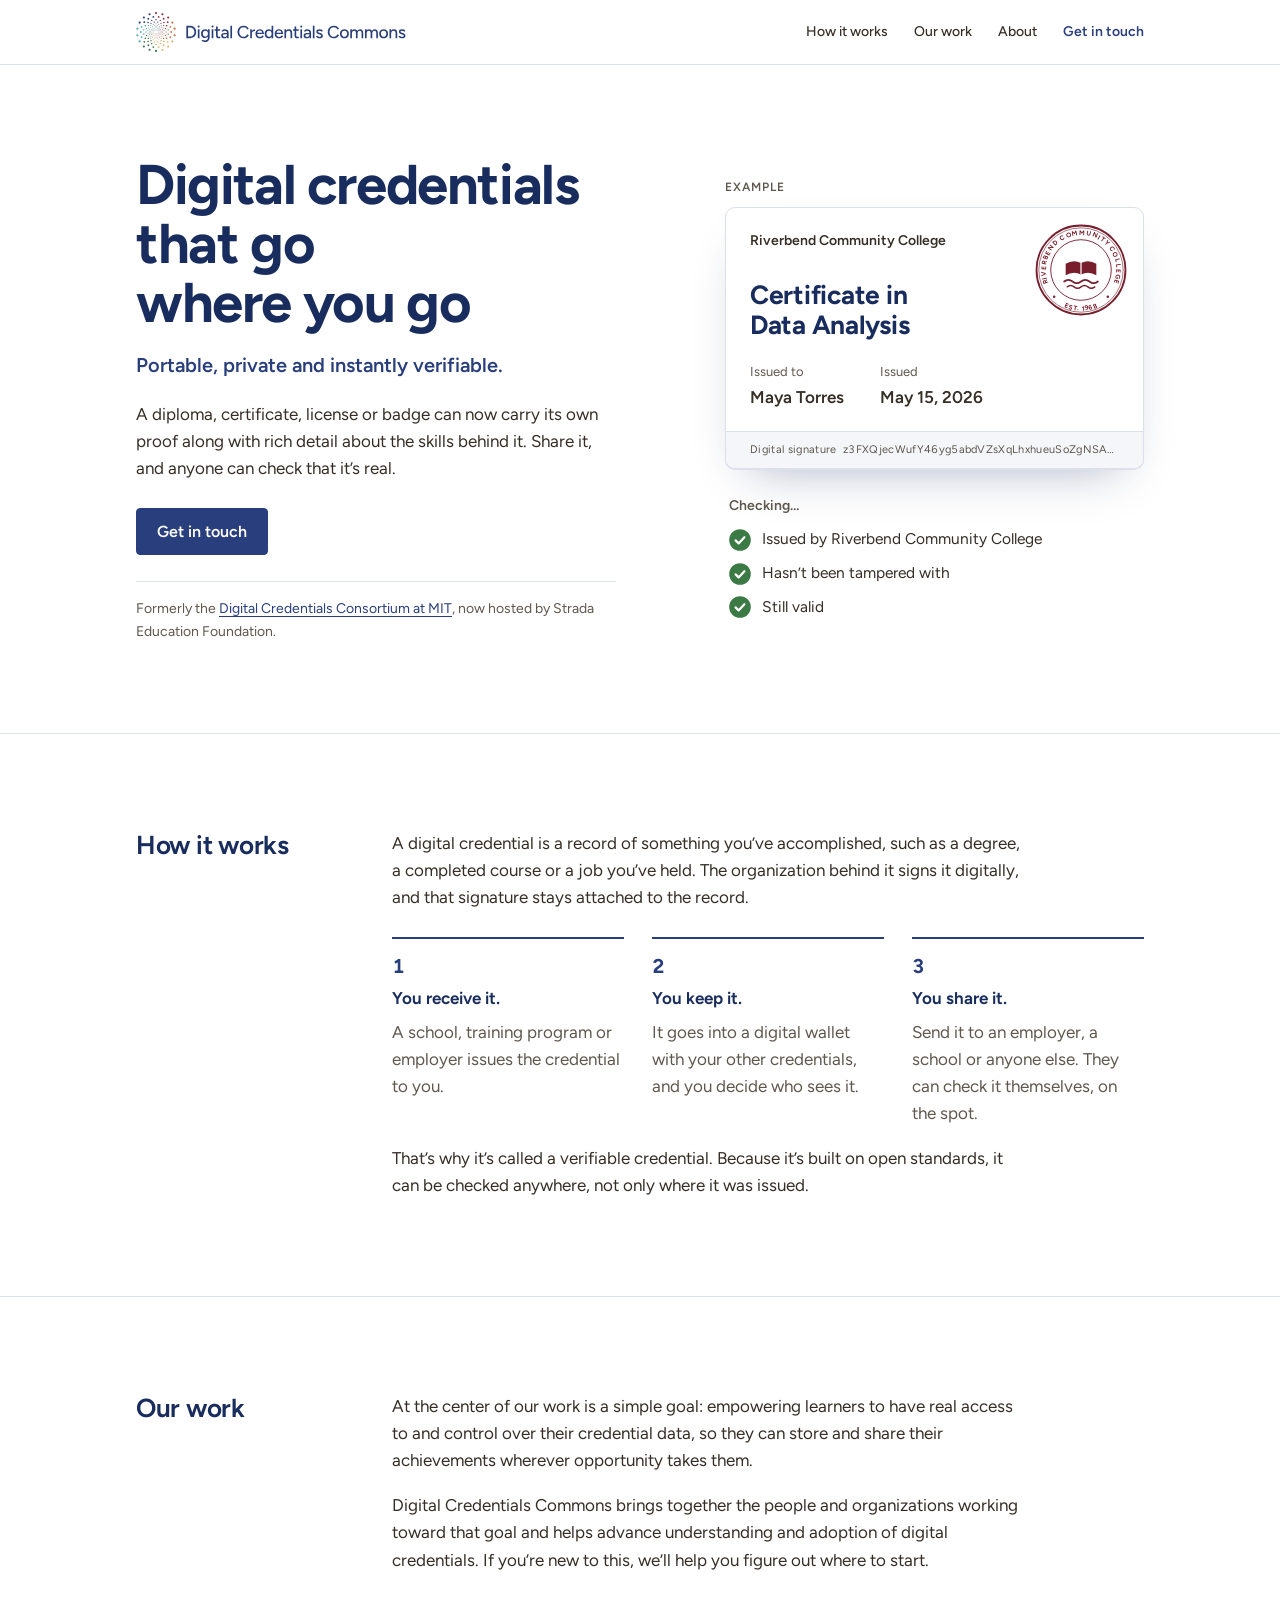
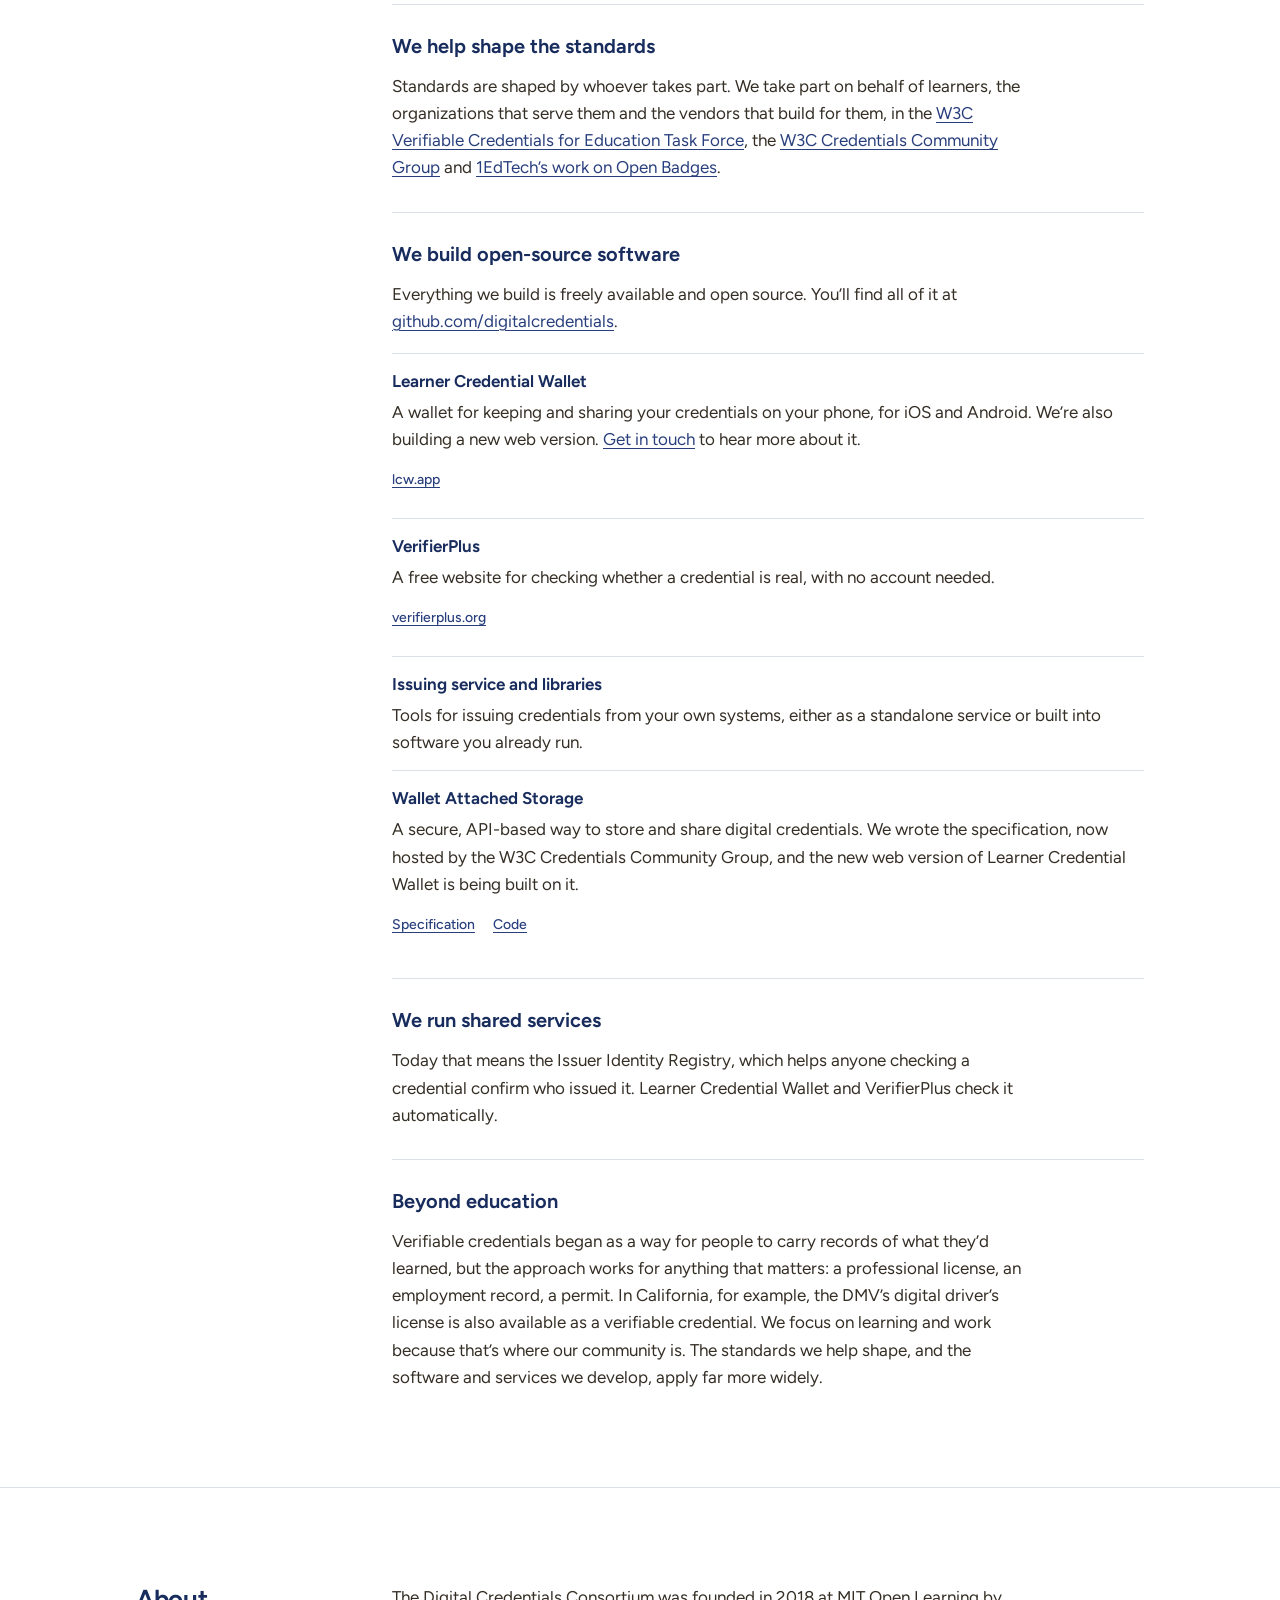
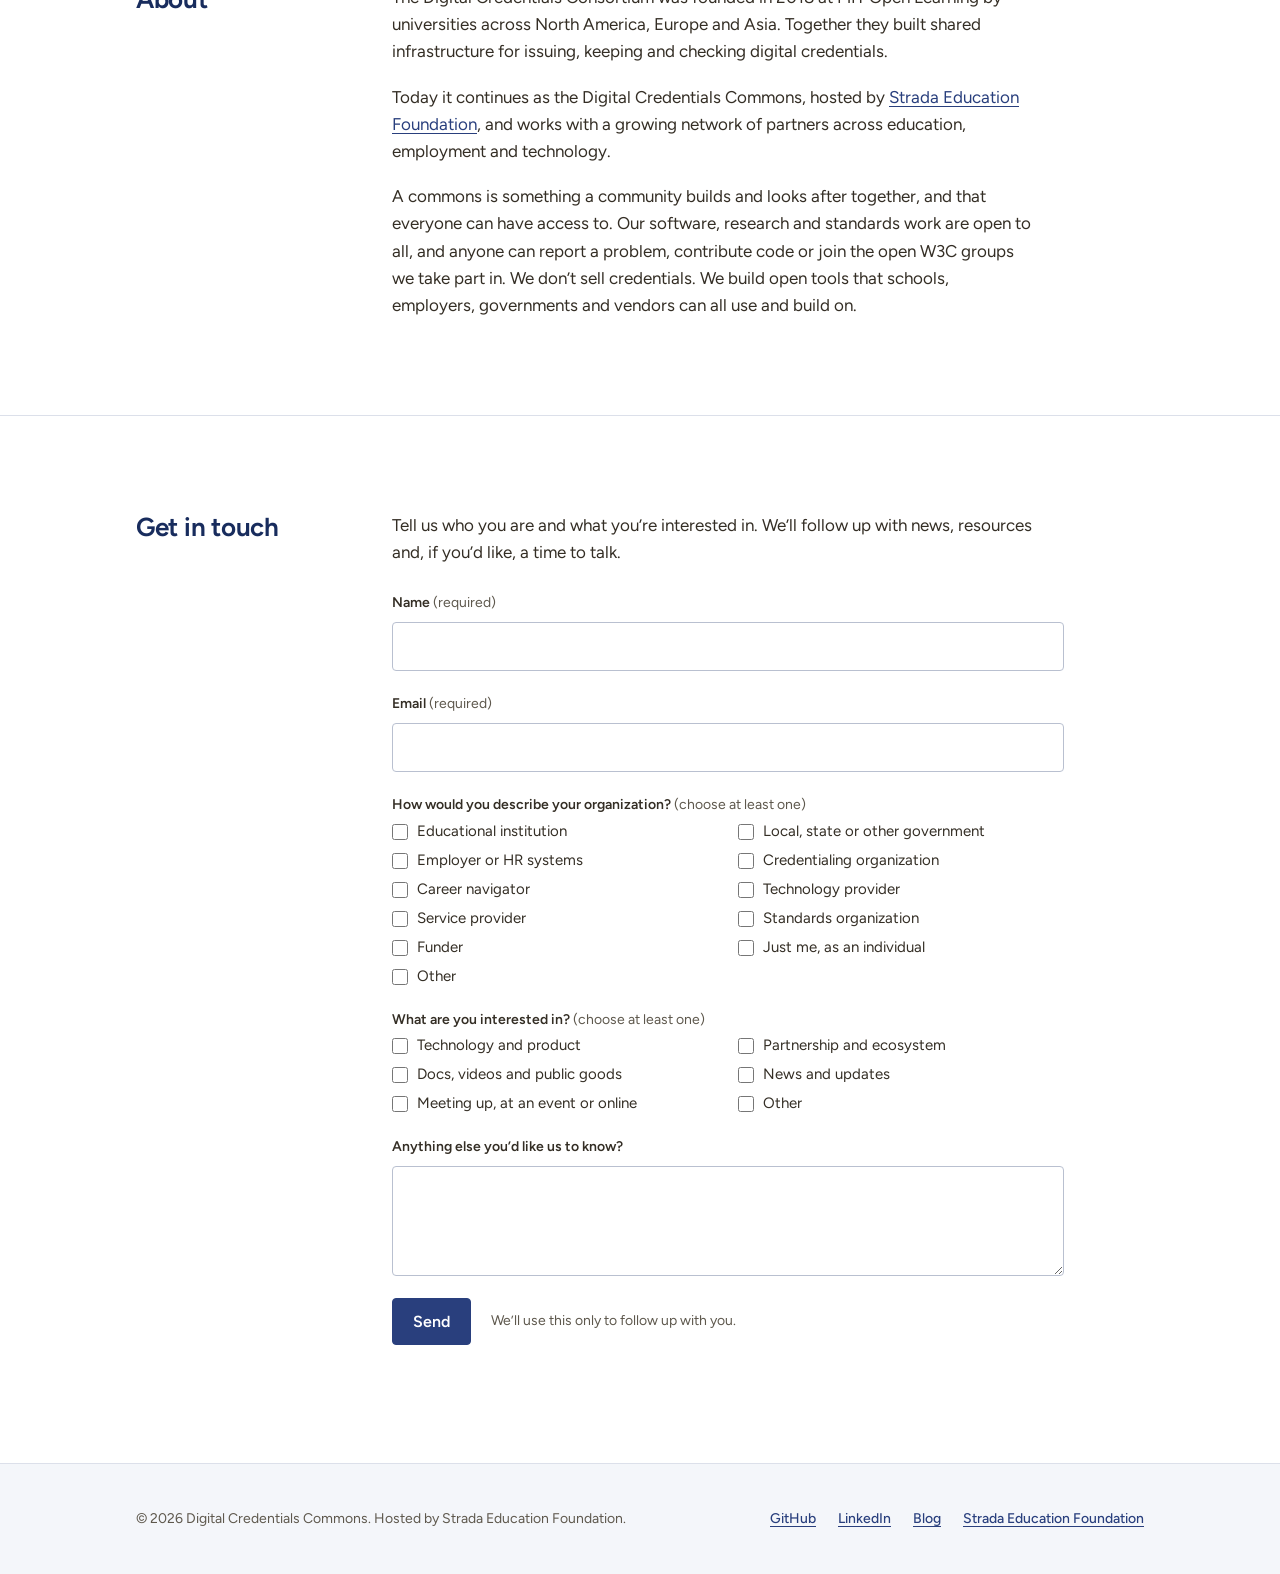
==== index.html @ 91261f96 "Merge branch 'main' into pared-down-site" ====
<!DOCTYPE html>
<html lang="en">
<head>
<meta charset="UTF-8">
<meta name="viewport" content="width=device-width, initial-scale=1">
<title>Digital Credentials Commons</title>
<meta name="description" content="Digital credentials that go where you go. Digital Credentials Commons builds open-source software and helps shape open standards for verifiable credentials.">
<meta name="theme-color" content="#FFFFFF">
<meta property="og:type" content="website">
<meta property="og:title" content="Digital Credentials Commons">
<meta property="og:description" content="Digital credentials that go where you go. Portable, private and instantly verifiable.">
<meta property="og:url" content="https://dccommons.org/">
<meta property="og:image" content="https://dccommons.org/android-chrome-512x512.png">
<link rel="icon" href="favicon.ico" sizes="any">
<link rel="icon" href="favicon.svg" type="image/svg+xml">
<link rel="icon" type="image/png" sizes="32x32" href="favicon-32x32.png">
<link rel="icon" type="image/png" sizes="16x16" href="favicon-16x16.png">
<link rel="apple-touch-icon" sizes="180x180" href="apple-touch-icon.png">
<link rel="manifest" href="site.webmanifest">
<link rel="preconnect" href="https://fonts.googleapis.com">
<link rel="preconnect" href="https://fonts.gstatic.com" crossorigin>
<link rel="stylesheet" href="https://fonts.googleapis.com/css2?family=Figtree:ital,wght@0,400;0,500;0,600;0,700;1,400&display=swap">
<link rel="stylesheet" href="assets/css/site.css">
</head>
<body>

<div id="page" data-sample="off">

<header class="site-header">
  <div class="wrap">
    <a class="logo" href="#top">
      <picture>
        <source media="(max-width: 760px)" srcset="assets/img/dcc-lockup-horizontal.svg" width="157" height="44">
        <img src="assets/img/dcc-lockup-one-line.svg" alt="Digital Credentials Commons" width="270" height="40">
      </picture>
    </a>
    <nav class="site-nav" aria-label="Sections">
      <a href="#how">How it works</a>
      <a href="#work">Our work</a>
      <a href="#about">About</a>
      <a class="nav-contact" href="#contact">Get in touch</a>
    </nav>
  </div>
</header>

<main id="top">

<section class="hero">
  <div class="wrap hero-grid">
    <div class="hero-text">
      <h1>Digital credentials that go where you go</h1>
      <p class="tagline">Portable, private and instantly verifiable.</p>
      <p class="lead">A diploma, certificate, license or badge can now carry its own proof along with rich detail about the skills behind it. Share it, and anyone can check that it&rsquo;s real.</p>
      <div class="actions">
        <a class="btn btn-primary" href="#try" data-feature="sample">Get a sample credential</a>
        <a class="btn btn-secondary hero-contact" href="#contact">Get in touch</a>
      </div>
      <p class="lineage">Formerly the <a href="https://dcconsortium.org/" target="_blank" rel="noopener">Digital Credentials Consortium at MIT</a>, now hosted by Strada Education Foundation.</p>
    </div>

    <figure class="demo" aria-label="Example: a digital credential being checked">
      <span class="demo-label">Example</span>
      <div class="vc">
        <svg class="vc-seal" viewBox="0 0 120 120" aria-hidden="true">
          <defs>
            <path id="sealTop" d="M60,106 a46,46 0 1,1 0,-92 a46,46 0 1,1 0,92"/>
            <path id="sealBottom" d="M7,60 a53,53 0 0,0 106,0"/>
          </defs>
          <circle class="line" cx="60" cy="60" r="58" stroke-width="2.4"/>
          <circle class="line" cx="60" cy="60" r="55" stroke-width=".8"/>
          <circle class="line" cx="60" cy="60" r="39.5" stroke-width="1.2"/>
          <text font-size="8.6"><textPath href="#sealTop" startOffset="54.5" textLength="180" lengthAdjust="spacing">RIVERBEND COMMUNITY COLLEGE</textPath></text>
          <text font-size="8.6"><textPath href="#sealBottom" startOffset="50%" text-anchor="middle">EST. 1968</textPath></text>
          <circle class="ink" cx="25" cy="95" r="1.6"/>
          <circle class="ink" cx="95" cy="95" r="1.6"/>
          <path class="ink" d="M40 52 Q50 46 60 51 Q70 46 80 52 L80 67 Q70 61 60 66 Q50 61 40 67 Z"/>
          <path class="gap" d="M60 51 V66" stroke-width="1.6"/>
          <path class="line" d="M38 75 q5.5 -4.5 11 0 t11 0 t11 0 t11 0" stroke-width="2.2" stroke-linecap="round"/>
          <path class="line" d="M42 82 q4.5 -3.6 9 0 t9 0 t9 0 t9 0" stroke-width="1.8" stroke-linecap="round"/>
        </svg>
        <div class="vc-issuer">Riverbend Community College</div>
        <div class="vc-title">Certificate in Data Analysis</div>
        <dl class="vc-meta">
          <div><dt>Issued to</dt><dd>Maya Torres</dd></div>
          <div><dt>Issued</dt><dd>May 15, 2026</dd></div>
        </dl>
        <div class="vc-sig" aria-hidden="true">Digital signature&ensp;z3FXQjecWufY46yg5abdVZsXqLhxhueuSoZgNSARiKBk9cz</div>
      </div>
      <div class="verify" id="verify">
        <p class="verify-status" id="verifyStatus" aria-live="polite">Checking&hellip;</p>
        <ul class="verify-list">
          <li><span class="ck" aria-hidden="true"><svg viewBox="0 0 22 22"><circle cx="11" cy="11" r="10"/><path d="M6.6 11.4l3 3 5.8-6.2"/></svg></span>Issued by Riverbend Community College</li>
          <li><span class="ck" aria-hidden="true"><svg viewBox="0 0 22 22"><circle cx="11" cy="11" r="10"/><path d="M6.6 11.4l3 3 5.8-6.2"/></svg></span>Hasn&rsquo;t been tampered with</li>
          <li><span class="ck" aria-hidden="true"><svg viewBox="0 0 22 22"><circle cx="11" cy="11" r="10"/><path d="M6.6 11.4l3 3 5.8-6.2"/></svg></span>Still valid</li>
        </ul>
      </div>
    </figure>
  </div>
</section>

<section id="how">
  <div class="wrap">
    <div class="sec">
      <div class="sec-head"><h2>How it works</h2></div>
      <div class="sec-body">
        <p>A digital credential is a record of something you&rsquo;ve accomplished, such as a degree, a completed course or a job you&rsquo;ve held. The organization behind it signs it digitally, and that signature stays attached to the record.</p>
        <ol class="steps">
          <li><strong>You receive it.</strong><span>A school, training program or employer issues the credential to you.</span></li>
          <li><strong>You keep it.</strong><span>It goes into a digital wallet with your other credentials, and you decide who sees it.</span></li>
          <li><strong>You share it.</strong><span>Send it to an employer, a school or anyone else. They can check it themselves, on the spot.</span></li>
        </ol>
        <p>That&rsquo;s why it&rsquo;s called a verifiable credential. Because it&rsquo;s built on open standards, it can be checked anywhere, not only where it was issued.</p>

        <div class="try" id="try" data-feature="sample">
          <div class="try-text">
            <h3>Try it yourself</h3>
            <p>The quickest way to understand a digital credential is to hold one. Tell us your name and email, and we&rsquo;ll send you a sample credential to add to Learner Credential Wallet on your phone.</p>
            <form class="sample-form" id="sampleForm" method="post" novalidate>
              <input type="text" id="sample-name" name="name" autocomplete="name" autocapitalize="words" spellcheck="false" placeholder="Your name" required aria-label="Your name">
              <input type="email" id="sample-email" name="email" autocomplete="email" placeholder="you@example.org" required aria-label="Your email">
              <button type="submit" class="btn btn-primary">Send me a sample credential</button>
            </form>
            <p class="status" id="sampleStatus" aria-live="polite"></p>
            <p class="fine">This is a demo. The sample credential is for trying things out and doesn&rsquo;t record a real achievement.</p>
          </div>
          <figure class="badge" aria-label="The sample credential you'll receive">
            <img src="assets/img/dcc-mark.svg" alt="" width="84" height="84" loading="lazy">
            <span class="badge-kind">Sample credential</span>
            <span class="badge-title">LCW Experience Badge</span>
            <span class="badge-issuer">Issued by Digital Credentials Commons</span>
          </figure>
        </div>
      </div>
    </div>
  </div>
</section>

<section id="work">
  <div class="wrap">
    <div class="sec">
      <div class="sec-head"><h2>Our work</h2></div>
      <div class="sec-body">
        <p>At the center of our work is a simple goal: empowering learners to have real access to and control over their credential data, so they can store and share their achievements wherever opportunity takes them.</p>
        <p>Digital Credentials Commons brings together the people and organizations working toward that goal and helps advance understanding and adoption of digital credentials. If you&rsquo;re new to this, we&rsquo;ll help you figure out where to start.</p>

        <div class="part">
          <h3>We help shape the standards</h3>
          <p>Standards are shaped by whoever takes part. We take part on behalf of learners, the organizations that serve them and the vendors that build for them, in the <a href="https://w3c-ccg.github.io/vc-ed/" target="_blank" rel="noopener">W3C Verifiable Credentials for Education Task Force</a>, the <a href="https://www.w3.org/community/credentials/" target="_blank" rel="noopener">W3C Credentials Community Group</a> and <a href="https://www.1edtech.org/standards/open-badges" target="_blank" rel="noopener">1EdTech&rsquo;s work on Open Badges</a>.</p>
        </div>

        <div class="part">
          <h3>We build open-source software</h3>
          <p>Everything we build is freely available and open source. You&rsquo;ll find all of it at <a href="https://github.com/digitalcredentials" target="_blank" rel="noopener">github.com/digitalcredentials</a>.</p>
          <div class="tools">
            <div class="tool">
              <span class="tool-name">Learner Credential Wallet</span>
              <p>A wallet for keeping and sharing your credentials on your phone, for iOS and Android. We&rsquo;re also building a new web version. <a href="#contact">Get in touch</a> to hear more about it.</p>
              <div class="tool-links"><a href="https://lcw.app/" target="_blank" rel="noopener">lcw.app</a></div>
            </div>
            <div class="tool">
              <span class="tool-name">VerifierPlus</span>
              <p>A free website for checking whether a credential is real, with no account needed.</p>
              <div class="tool-links"><a href="https://verifierplus.org" target="_blank" rel="noopener">verifierplus.org</a></div>
            </div>
            <div class="tool">
              <span class="tool-name">Issuing service and libraries</span>
              <p>Tools for issuing credentials from your own systems, either as a standalone service or built into software you already run.</p>
            </div>
            <div class="tool">
              <span class="tool-name">Wallet Attached Storage</span>
              <p>A secure, API-based way to store and share digital credentials. We wrote the specification, now hosted by the W3C Credentials Community Group, and the new web version of Learner Credential Wallet is being built on it.</p>
              <div class="tool-links"><a href="https://w3c-ccg.github.io/wallet-attached-storage-spec/" target="_blank" rel="noopener">Specification</a><a href="https://github.com/digitalcredentials/was-server-aws" target="_blank" rel="noopener">Code</a></div>
            </div>
          </div>
        </div>

        <div class="part">
          <h3>We run shared services</h3>
          <p>Today that means the Issuer Identity Registry, which helps anyone checking a credential confirm who issued it. Learner Credential Wallet and VerifierPlus check it automatically.</p>
        </div>

        <div class="part">
          <h3>Beyond education</h3>
          <p>Verifiable credentials began as a way for people to carry records of what they&rsquo;d learned, but the approach works for anything that matters: a professional license, an employment record, a permit. In California, for example, the DMV&rsquo;s digital driver&rsquo;s license is also available as a verifiable credential. We focus on learning and work because that&rsquo;s where our community is. The standards we help shape, and the software and services we develop, apply far more widely.</p>
        </div>
      </div>
    </div>
  </div>
</section>

<section id="about">
  <div class="wrap">
    <div class="sec">
      <div class="sec-head"><h2>About</h2></div>
      <div class="sec-body">
        <p>The Digital Credentials Consortium was founded in 2018 at MIT Open Learning by universities across North America, Europe and Asia. Together they built shared infrastructure for issuing, keeping and checking digital credentials.</p>
        <p>Today it continues as the Digital Credentials Commons, hosted by <a href="https://www.strada.org/" target="_blank" rel="noopener">Strada Education Foundation</a>, and works with a growing network of partners across education, employment and technology.</p>
        <p>A commons is something a community builds and looks after together, and that everyone can have access to. Our software, research and standards work are open to all, and anyone can report a problem, contribute code or join the open W3C groups we take part in. We don&rsquo;t sell credentials. We build open tools that schools, employers, governments and vendors can all use and build on.</p>
      </div>
    </div>
  </div>
</section>
<section id="contact">
  <div class="wrap">
    <div class="sec">
      <div class="sec-head"><h2>Get in touch</h2></div>
      <div class="sec-body">
        <p>Tell us who you are and what you&rsquo;re interested in. We&rsquo;ll follow up with news, resources and, if you&rsquo;d like, a time to talk.</p>
        <form class="contact" id="contactForm" method="post" novalidate>
          <div class="field">
            <label for="f-name">Name <span class="req">(required)</span></label>
            <input type="text" id="f-name" name="name" autocomplete="name" autocapitalize="words" spellcheck="false" required>
          </div>
          <div class="field">
            <label for="f-email">Email <span class="req">(required)</span></label>
            <input type="email" id="f-email" name="email" autocomplete="email" required>
          </div>
          <fieldset class="field" id="f-org-group">
            <legend>How would you describe your organization? <span class="req">(choose at least one)</span></legend>
            <div class="checks">
              <label><input type="checkbox" id="f-org-1" name="org" value="Educational Institution"> Educational institution</label>
              <label><input type="checkbox" id="f-org-2" name="org" value="Local, State, or Other Government"> Local, state or other government</label>
              <label><input type="checkbox" id="f-org-3" name="org" value="Employer / HR Systems"> Employer or HR systems</label>
              <label><input type="checkbox" id="f-org-4" name="org" value="Credentialing Organization"> Credentialing organization</label>
              <label><input type="checkbox" id="f-org-5" name="org" value="Career Navigator"> Career navigator</label>
              <label><input type="checkbox" id="f-org-6" name="org" value="Technology Provider"> Technology provider</label>
              <label><input type="checkbox" id="f-org-7" name="org" value="Service Provider"> Service provider</label>
              <label><input type="checkbox" id="f-org-8" name="org" value="Standards Organization"> Standards organization</label>
              <label><input type="checkbox" id="f-org-9" name="org" value="Funder"> Funder</label>
              <label><input type="checkbox" id="f-org-10" name="org" value="None / Individual / Self"> Just me, as an individual</label>
              <label><input type="checkbox" id="f-org-other" name="org" value="__other_option__" data-other="f-org-other-text"> Other</label>
            </div>
            <input type="text" id="f-org-other-text" class="other-text" name="orgOther" aria-label="Describe your organization" placeholder="Describe your organization" hidden>
          </fieldset>
          <fieldset class="field" id="f-int-group">
            <legend>What are you interested in? <span class="req">(choose at least one)</span></legend>
            <div class="checks">
              <label><input type="checkbox" id="f-int-1" name="interest" value="Technology and Product"> Technology and product</label>
              <label><input type="checkbox" id="f-int-2" name="interest" value="Membership and Ecosystem"> Partnership and ecosystem</label>
              <label><input type="checkbox" id="f-int-3" name="interest" value="Docs, Videos, and Public Goods"> Docs, videos and public goods</label>
              <label><input type="checkbox" id="f-int-4" name="interest" value="Newsletters and Updates"> News and updates</label>
              <label><input type="checkbox" id="f-int-5" name="interest" value="Scheduling a meeting or event meetup"> Meeting up, at an event or online</label>
              <label><input type="checkbox" id="f-int-other" name="interest" value="__other_option__" data-other="f-int-other-text"> Other</label>
            </div>
            <input type="text" id="f-int-other-text" class="other-text" name="intOther" aria-label="Describe your interest" placeholder="Describe your interest" hidden>
          </fieldset>
          <div class="field">
            <label for="f-note">Anything else you&rsquo;d like us to know?</label>
            <textarea id="f-note" name="note"></textarea>
          </div>
          <div class="hp" aria-hidden="true">
            <label for="f-trap">Leave this empty</label>
            <input type="text" id="f-trap" name="trap" tabindex="-1" autocomplete="off">
          </div>
          <div class="form-foot">
            <button type="submit" class="btn btn-primary">Send</button>
            <span class="privacy">We&rsquo;ll use this only to follow up with you.</span>
          </div>
          <p class="status" id="contactStatus" aria-live="polite"></p>
        </form>
      </div>
    </div>
  </div>
</section>

</main>

<footer class="site-footer">
  <div class="wrap">
    <span>&copy; 2026 Digital Credentials Commons. Hosted by Strada Education Foundation.</span>
    <nav aria-label="Elsewhere">
      <a href="https://github.com/digitalcredentials" target="_blank" rel="noopener">GitHub</a>
      <a href="https://www.linkedin.com/company/dccommons/" target="_blank" rel="noopener">LinkedIn</a>
      <a href="https://blog.dccommons.org" target="_blank" rel="noopener">Blog</a>
      <a href="https://www.strada.org/" target="_blank" rel="noopener">Strada Education Foundation</a>
    </nav>
  </div>
</footer>

</div>

<script src="assets/js/site.js"></script>
</body>
</html>
---- assets/css/site.css ----
/* Digital Credentials Commons: site styles */
/* Layout: wide hero (text + animated example credential), then every section on one shared
   two-column grid: section name in a rail, content in a single column, the same lines all the way down.
   Light only, by choice: the logo kit's full-color logo is specified for white grounds. */
:root{
  color-scheme:light;
  --paper:#FFFFFF;
  --wash:#F4F6FA;          /* indigo-tinted panel */
  --rule:#DCE0EA;          /* indigo-biased hairline */
  --ink:#342E25;           /* kit charcoal, body text */
  --ink-2:#5E584D;         /* secondary text */
  --indigo:#293F7D;        /* kit primary */
  --indigo-deep:#182C5D;   /* darkest wedge of the mark */
  --green:#3B7A44;         /* kit green, confirmations */
  --issuer:#781E2D;        /* the example college's own color, a burgundy from the mark */
  --focus:#293F7D;
  --font:"Figtree",ui-sans-serif,-apple-system,BlinkMacSystemFont,"Segoe UI",Roboto,sans-serif;
  --step--1:.875rem;
  --step-0:1.0625rem;
  --step-1:1.25rem;
  --step-2:1.625rem;
  --step-3:clamp(2.25rem,5.2vw,3.5rem);
  --measure:40rem;
  --wrap:68rem;
  --header-h:64px;         /* sticky header height; anchors and sticky titles clear it */
}
*{box-sizing:border-box}
html{scroll-behavior:smooth;scroll-padding-top:var(--header-h)}
@media (prefers-reduced-motion:reduce){html{scroll-behavior:auto}}
body{
  margin:0;background:var(--paper);color:var(--ink);
  font-family:var(--font);font-size:var(--step-0);line-height:1.6;
  -webkit-font-smoothing:antialiased;
}
a{color:var(--indigo);text-decoration-thickness:1px;text-underline-offset:3px}
a:hover{color:var(--indigo-deep);text-decoration-thickness:2px}
:focus-visible{outline:2px solid var(--focus);outline-offset:3px;border-radius:2px}
h1,h2,h3{margin:0;color:var(--indigo-deep);text-wrap:balance;font-weight:650}
p{margin:0}
.wrap{max-width:var(--wrap);margin-inline:auto;padding-inline:clamp(16px,4vw,40px)}

/* feature flag: everything marked data-feature="sample" disappears when the flag is off */
#page[data-sample="off"] [data-feature="sample"]{display:none!important}

/* header: sticky and solid; one-line logo on wider screens, the two-line lockup on phones */
.site-header{position:sticky;top:0;z-index:10;background:var(--paper);border-bottom:1px solid var(--rule)}
.site-header .wrap{display:flex;align-items:center;justify-content:space-between;gap:16px 32px;min-height:var(--header-h)}
.logo{display:block;line-height:0}
.logo img{width:auto;height:40px;display:block}
.site-nav{display:flex;gap:6px 26px;flex-wrap:wrap;font-size:var(--step--1);font-weight:500}
.site-nav a{color:var(--ink);text-decoration:none;display:inline-block;padding-block:12px}
.site-nav a:hover{color:var(--indigo);text-decoration:underline}
.site-nav a.nav-contact{color:var(--indigo);font-weight:600}
@media (max-width:760px){
  .logo img{height:44px}
  .site-nav a:not(.nav-contact){display:none}
}

/* sections, all on one grid */
main{display:flex;flex-direction:column}
section{padding-block:clamp(56px,8vw,96px)}
section + section{border-top:1px solid var(--rule)}
h2{font-size:var(--step-2);line-height:1.2;letter-spacing:-.01em}
h3{font-size:var(--step-1);line-height:1.3}
.lead{font-size:var(--step-1);line-height:1.5;color:var(--ink)}
.fine{font-size:var(--step--1);color:var(--ink-2)}
.sec{display:grid;grid-template-columns:minmax(0,12rem) minmax(0,1fr);gap:22px clamp(32px,5vw,72px)}
.sec-head h2{position:sticky;top:calc(var(--header-h) + 24px)}
.sec-body{min-width:0;display:flex;flex-direction:column;gap:18px}
.sec-body > p,.part > p{max-width:var(--measure)}
@media (max-width:820px){.sec{grid-template-columns:minmax(0,1fr)}}

/* hero */
.hero{padding-block:clamp(44px,7vw,96px) clamp(48px,7vw,96px)}
.hero-grid{display:grid;grid-template-columns:minmax(0,1.1fr) minmax(0,.9fr);gap:clamp(36px,6vw,88px);align-items:center}
@media (max-width:880px){.hero-grid{grid-template-columns:minmax(0,1fr)}}
.hero-text{min-width:0;display:flex;flex-direction:column;gap:20px}
.hero h1{font-size:var(--step-3);line-height:1.06;letter-spacing:-.025em;font-weight:700;max-width:13ch}
.tagline{font-size:var(--step-1);font-weight:600;color:var(--indigo);margin-top:-4px}
.hero .lead{font-size:var(--step-0);line-height:1.6;max-width:30rem}
.actions{display:flex;flex-wrap:wrap;gap:12px;margin-top:6px}
.btn{
  display:inline-flex;align-items:center;justify-content:center;
  font:inherit;font-size:1rem;font-weight:600;line-height:1.2;
  padding:13px 20px;border-radius:4px;border:1.5px solid var(--indigo);
  text-decoration:none;cursor:pointer;
}
/* with the sample credential off, "Get in touch" becomes the one primary action */
.btn-primary,#page[data-sample="off"] .hero-contact{background:var(--indigo);color:#FFFFFF}
.btn-primary:hover,#page[data-sample="off"] .hero-contact:hover{background:var(--indigo-deep);border-color:var(--indigo-deep);color:#FFFFFF;text-decoration:none}
.btn-secondary{background:var(--paper);color:var(--indigo)}
.btn-secondary:hover{background:var(--wash);color:var(--indigo-deep);text-decoration:none}
.lineage{
  margin-top:6px;padding-top:16px;border-top:1px solid var(--rule);
  font-size:var(--step--1);color:var(--ink-2);max-width:30rem;
}

/* the example credential */
.demo{margin:0;min-width:0;display:flex;flex-direction:column;gap:10px;max-width:28rem;width:100%;justify-self:end}
@media (max-width:880px){.demo{justify-self:start}}
.demo-label{font-size:.75rem;font-weight:600;letter-spacing:.08em;text-transform:uppercase;color:var(--ink-2)}
.vc{
  position:relative;overflow:hidden;background:var(--paper);
  border:1px solid var(--rule);border-radius:10px;
  box-shadow:0 1px 0 var(--rule),0 22px 48px -26px rgba(24,44,93,.42);
  padding:24px 24px 0;
}
.vc-issuer{font-size:var(--step--1);font-weight:600;color:var(--ink);line-height:1.25;padding-right:104px}
.vc-title{font-size:clamp(1.35rem,2.4vw,1.65rem);font-weight:700;line-height:1.15;color:var(--indigo-deep);letter-spacing:-.01em;margin-top:30px;max-width:13ch;padding-right:4px}
/* the example college's seal, printed in one color like a diploma seal */
.vc-seal{position:absolute;top:16px;right:16px;width:92px;height:92px;color:var(--issuer)}
.vc-seal .ink{fill:currentColor}
.vc-seal .line{fill:none;stroke:currentColor}
.vc-seal .gap{fill:none;stroke:var(--paper)}
.vc-seal text{fill:currentColor;font-family:var(--font);font-weight:700;letter-spacing:.06em}
@media (max-width:420px){.vc-seal{width:76px;height:76px}.vc-issuer{padding-right:84px}}
.vc-meta{margin:22px 0 20px;display:flex;flex-wrap:wrap;gap:8px 36px}
.vc-meta div{display:flex;flex-direction:column;gap:1px}
.vc-meta dt{font-size:.8125rem;color:var(--ink-2)}
.vc-meta dd{margin:0;font-weight:600;color:var(--ink)}
.vc-sig{
  margin-inline:-24px;padding:9px 24px;border-top:1px solid var(--rule);background:var(--wash);
  font-size:.6875rem;letter-spacing:.03em;color:var(--ink-2);font-variant-numeric:tabular-nums;
  white-space:nowrap;overflow:hidden;text-overflow:ellipsis;
}
.verify{padding:16px 4px 0;display:flex;flex-direction:column;gap:10px}
.verify-status{font-size:var(--step--1);font-weight:600;color:var(--ink-2);min-height:1.5em}
.verify.done .verify-status{color:var(--green);font-size:var(--step-0)}
.verify-list{list-style:none;margin:0;padding:0;display:flex;flex-direction:column;gap:9px}
.verify-list li{display:flex;align-items:center;gap:11px;font-size:.96875rem;color:var(--ink-2);transition:color .3s}
.ck{flex:none;width:22px;height:22px;display:block}
.ck svg{width:22px;height:22px;display:block;overflow:visible}
.ck circle{fill:var(--paper);stroke:var(--rule);stroke-width:1.6;transition:fill .3s,stroke .3s}
.ck path{fill:none;stroke:#FFFFFF;stroke-width:2.2;stroke-linecap:round;stroke-linejoin:round;stroke-dasharray:16;stroke-dashoffset:16;transition:stroke-dashoffset .35s .12s ease-out}
.verify-list li.ok{color:var(--ink)}
.verify-list li.ok .ck circle{fill:var(--green);stroke:var(--green)}
.verify-list li.ok .ck path{stroke-dashoffset:0}
.verify-list li.ok .ck svg{animation:pop .4s ease-out}
@keyframes pop{0%{transform:scale(.8)}60%{transform:scale(1.08)}100%{transform:scale(1)}}
@media (prefers-reduced-motion:reduce){
  .ck circle,.ck path,.verify-list li{transition:none}
  .verify-list li.ok .ck svg{animation:none}
}

/* how it works: the three steps run side by side, because they are a sequence */
ol.steps{list-style:none;margin:8px 0 0;padding:0;display:grid;grid-template-columns:repeat(3,minmax(0,1fr));gap:0 28px;counter-reset:step}
ol.steps li{counter-increment:step;display:flex;flex-direction:column;gap:6px;padding-top:14px;border-top:2px solid var(--indigo)}
ol.steps li::before{content:counter(step);font-weight:700;font-size:var(--step-1);color:var(--indigo);line-height:1.3;font-variant-numeric:tabular-nums}
ol.steps strong{color:var(--indigo-deep);font-weight:650}
ol.steps span{color:var(--ink-2)}
@media (max-width:820px){
  ol.steps{grid-template-columns:minmax(0,1fr)}
  ol.steps li{display:grid;grid-template-columns:2.25rem minmax(0,1fr);gap:2px 14px;padding-block:16px;border-top:1px solid var(--rule)}
  ol.steps li:last-child{border-bottom:1px solid var(--rule)}
  ol.steps li::before{grid-row:1 / span 2}
}

.try{
  margin-top:26px;padding:26px clamp(20px,3vw,30px);background:var(--wash);border-radius:6px;
  display:grid;grid-template-columns:minmax(0,1fr) 12.5rem;gap:24px 32px;align-items:center;
}
@media (max-width:620px){.try{grid-template-columns:minmax(0,1fr)}}
.try-text{display:flex;flex-direction:column;gap:12px;min-width:0}
.sample-form{display:grid;grid-template-columns:repeat(2,minmax(0,1fr));gap:10px;margin-top:4px}
.sample-form .btn{grid-column:1 / -1;justify-self:start}
@media (max-width:520px){.sample-form{grid-template-columns:minmax(0,1fr)}}
.badge{
  margin:0;background:var(--paper);border:1px solid var(--rule);border-radius:10px;
  box-shadow:0 14px 32px -22px rgba(24,44,93,.4);
  padding:22px 18px 20px;display:flex;flex-direction:column;align-items:center;text-align:center;gap:4px;
  width:100%;max-width:12.5rem;
}
.badge img{width:84px;height:84px;margin-bottom:10px}
.badge-kind{font-size:.6875rem;font-weight:600;letter-spacing:.08em;text-transform:uppercase;color:var(--ink-2)}
.badge-title{font-weight:700;color:var(--indigo-deep);line-height:1.25}
.badge-issuer{font-size:.8125rem;color:var(--ink-2);line-height:1.35}

/* our work */
.part{display:flex;flex-direction:column;gap:14px;padding-top:28px;margin-top:12px;border-top:1px solid var(--rule)}
.tools{display:flex;flex-direction:column;margin-top:4px}
.tool{padding-block:14px;border-top:1px solid var(--rule);display:flex;flex-direction:column;gap:4px}
.tool:last-child{padding-bottom:0}
.tool-name{font-weight:650;color:var(--indigo-deep)}
.tool-links{font-size:var(--step--1);display:flex;flex-wrap:wrap;gap:0 18px;font-weight:500}
.tool-links a{display:inline-block;padding-block:12px}

/* forms */
form.contact{display:flex;flex-direction:column;gap:22px;max-width:42rem;margin-top:8px}
.field{display:flex;flex-direction:column;gap:7px;border:0;margin:0;padding:0;min-width:0}
.field label,.field legend{font-size:var(--step--1);font-weight:600;color:var(--ink);padding:0}
.req{color:var(--ink-2);font-weight:400}
input[type=text],input[type=email],textarea{
  font:inherit;font-size:1rem;color:var(--ink);background:var(--paper);
  border:1px solid #B9C0D0;border-radius:4px;padding:11px 12px;width:100%;min-width:0;
}
input[type=text]:focus,input[type=email]:focus,textarea:focus{outline:2px solid var(--focus);outline-offset:0;border-color:var(--indigo)}
textarea{min-height:110px;resize:vertical}
.checks{display:grid;grid-template-columns:repeat(2,minmax(0,1fr));gap:8px 20px;margin-top:4px}
@media (max-width:520px){.checks{grid-template-columns:minmax(0,1fr)}}
.checks label{display:flex;gap:9px;align-items:flex-start;font-weight:400;font-size:.9375rem;color:var(--ink);line-height:1.4;cursor:pointer}
.checks input{margin:3px 0 0;width:16px;height:16px;accent-color:var(--indigo);flex:none}
.other-text{margin-top:6px}
.hp{position:absolute;left:-9999px;width:1px;height:1px;overflow:hidden}
.form-foot{display:flex;flex-wrap:wrap;align-items:center;gap:12px 20px}
.privacy{font-size:var(--step--1);color:var(--ink-2)}
.status{font-size:.9375rem;font-weight:500;min-height:1.5em}
.status:empty{min-height:0}
.status.ok{color:var(--green)}
.status.err{color:#9B2C2C}
.field-error{margin:2px 0 0;font-size:var(--step--1);font-weight:500;color:#9B2C2C}
.btn:disabled{opacity:.7;cursor:progress}

/* footer */
.site-footer{border-top:1px solid var(--rule);background:var(--wash)}
.site-footer .wrap{padding-block:32px;display:flex;flex-wrap:wrap;gap:12px 28px;justify-content:space-between;align-items:center;font-size:var(--step--1);color:var(--ink-2)}
.site-footer nav{display:flex;flex-wrap:wrap;gap:0 22px;font-weight:500}
.site-footer nav a{display:inline-block;padding-block:12px}
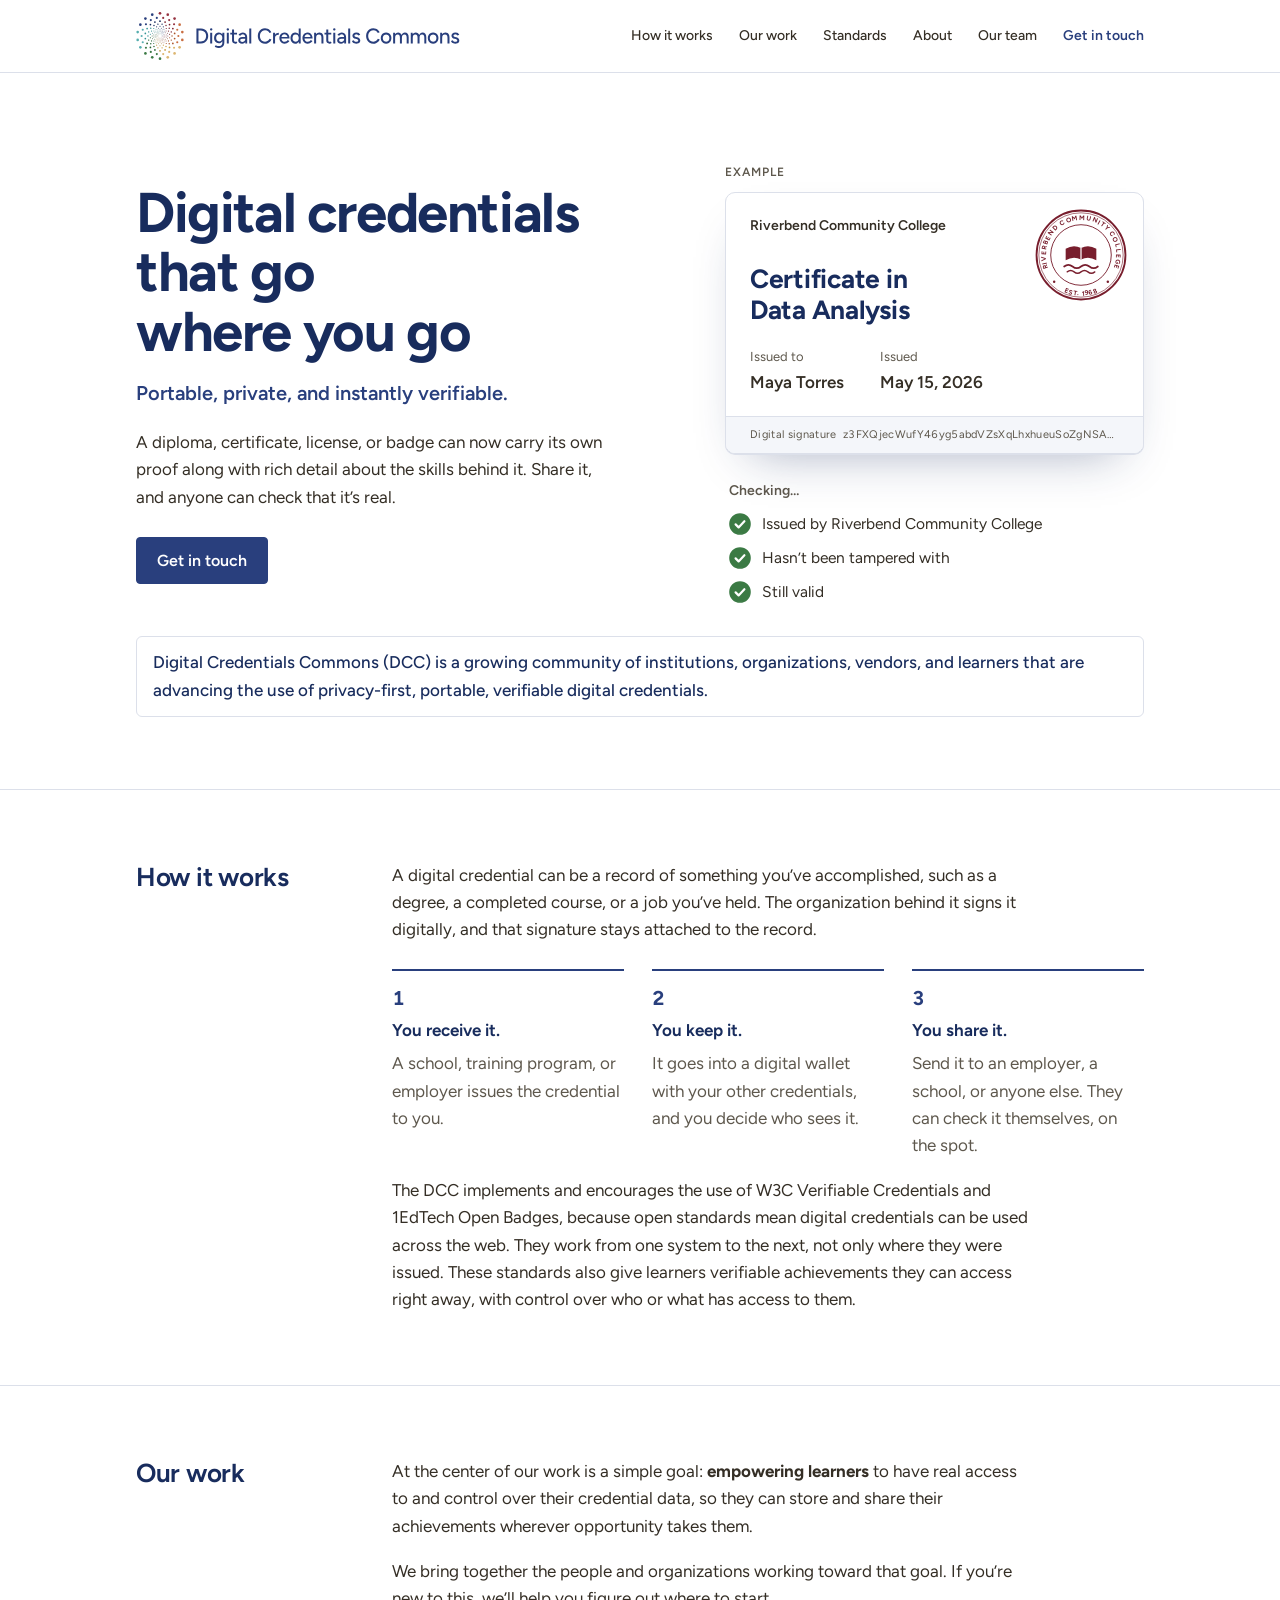
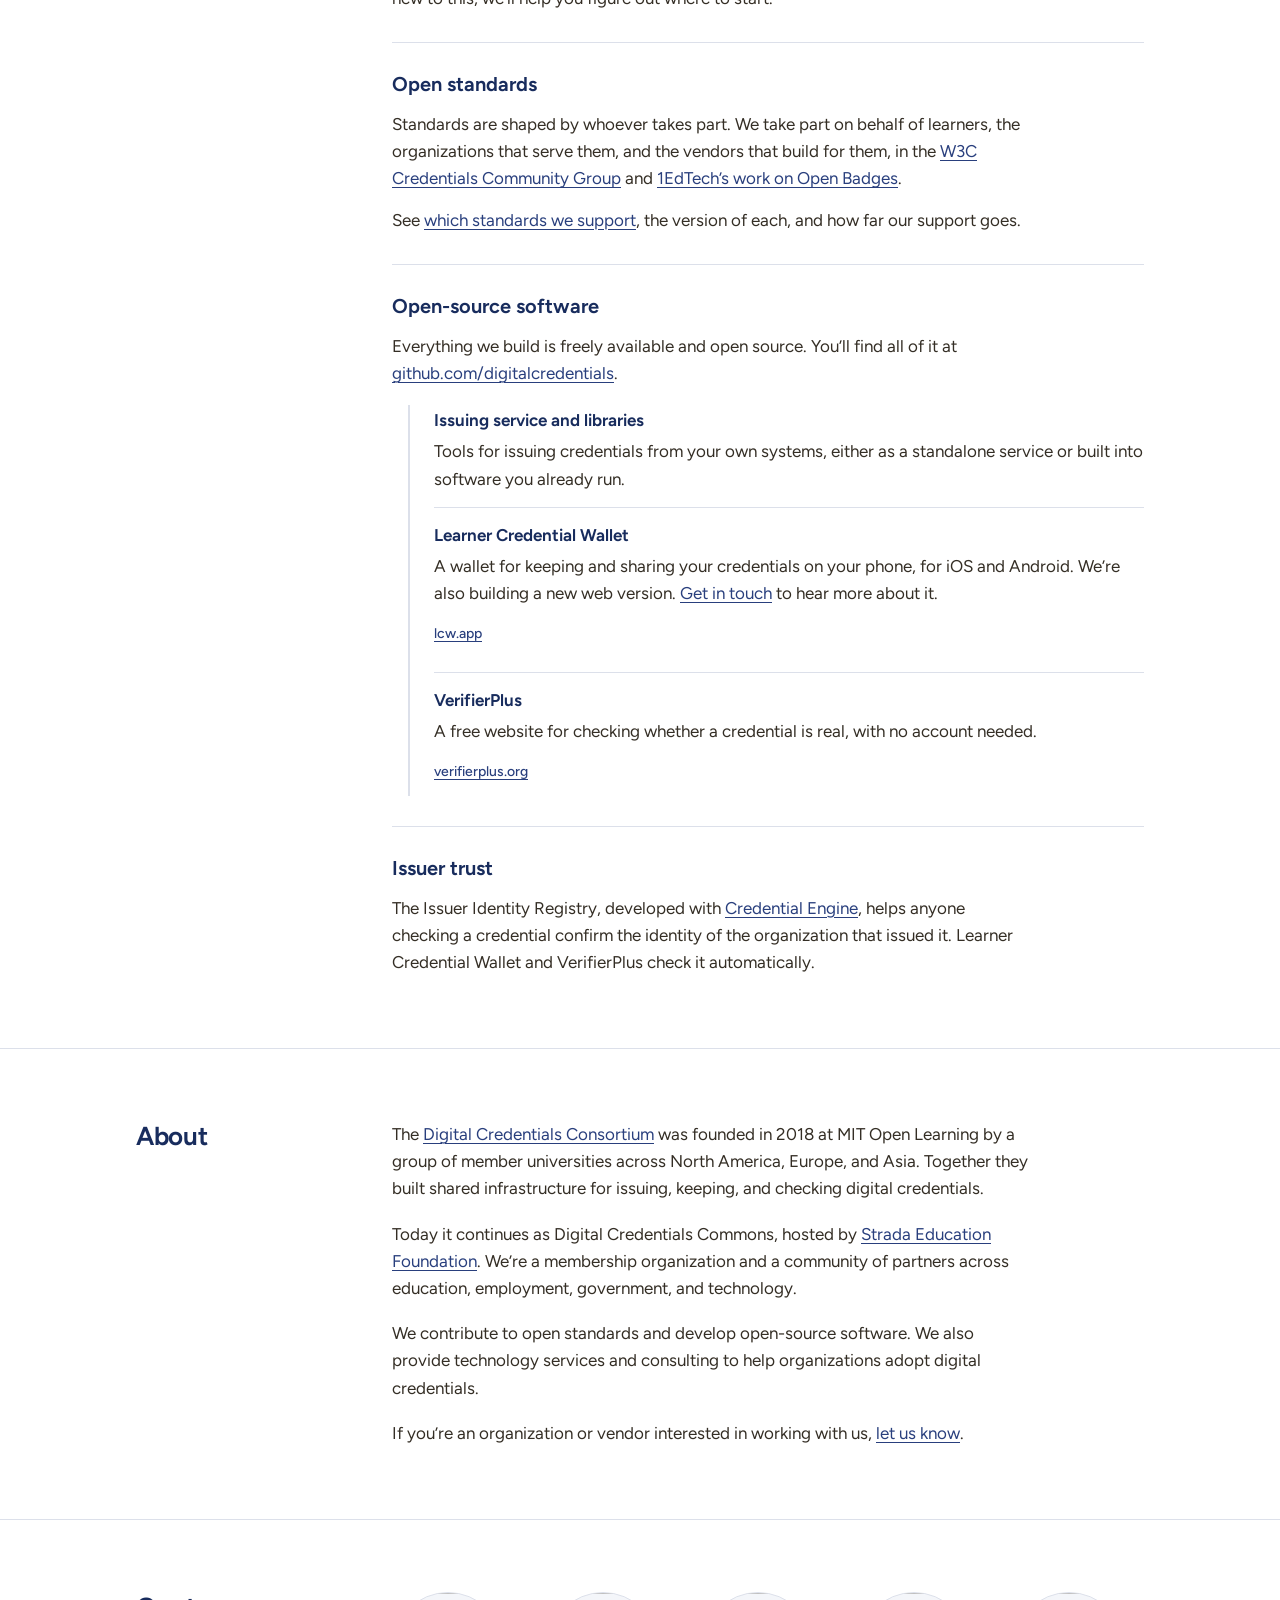
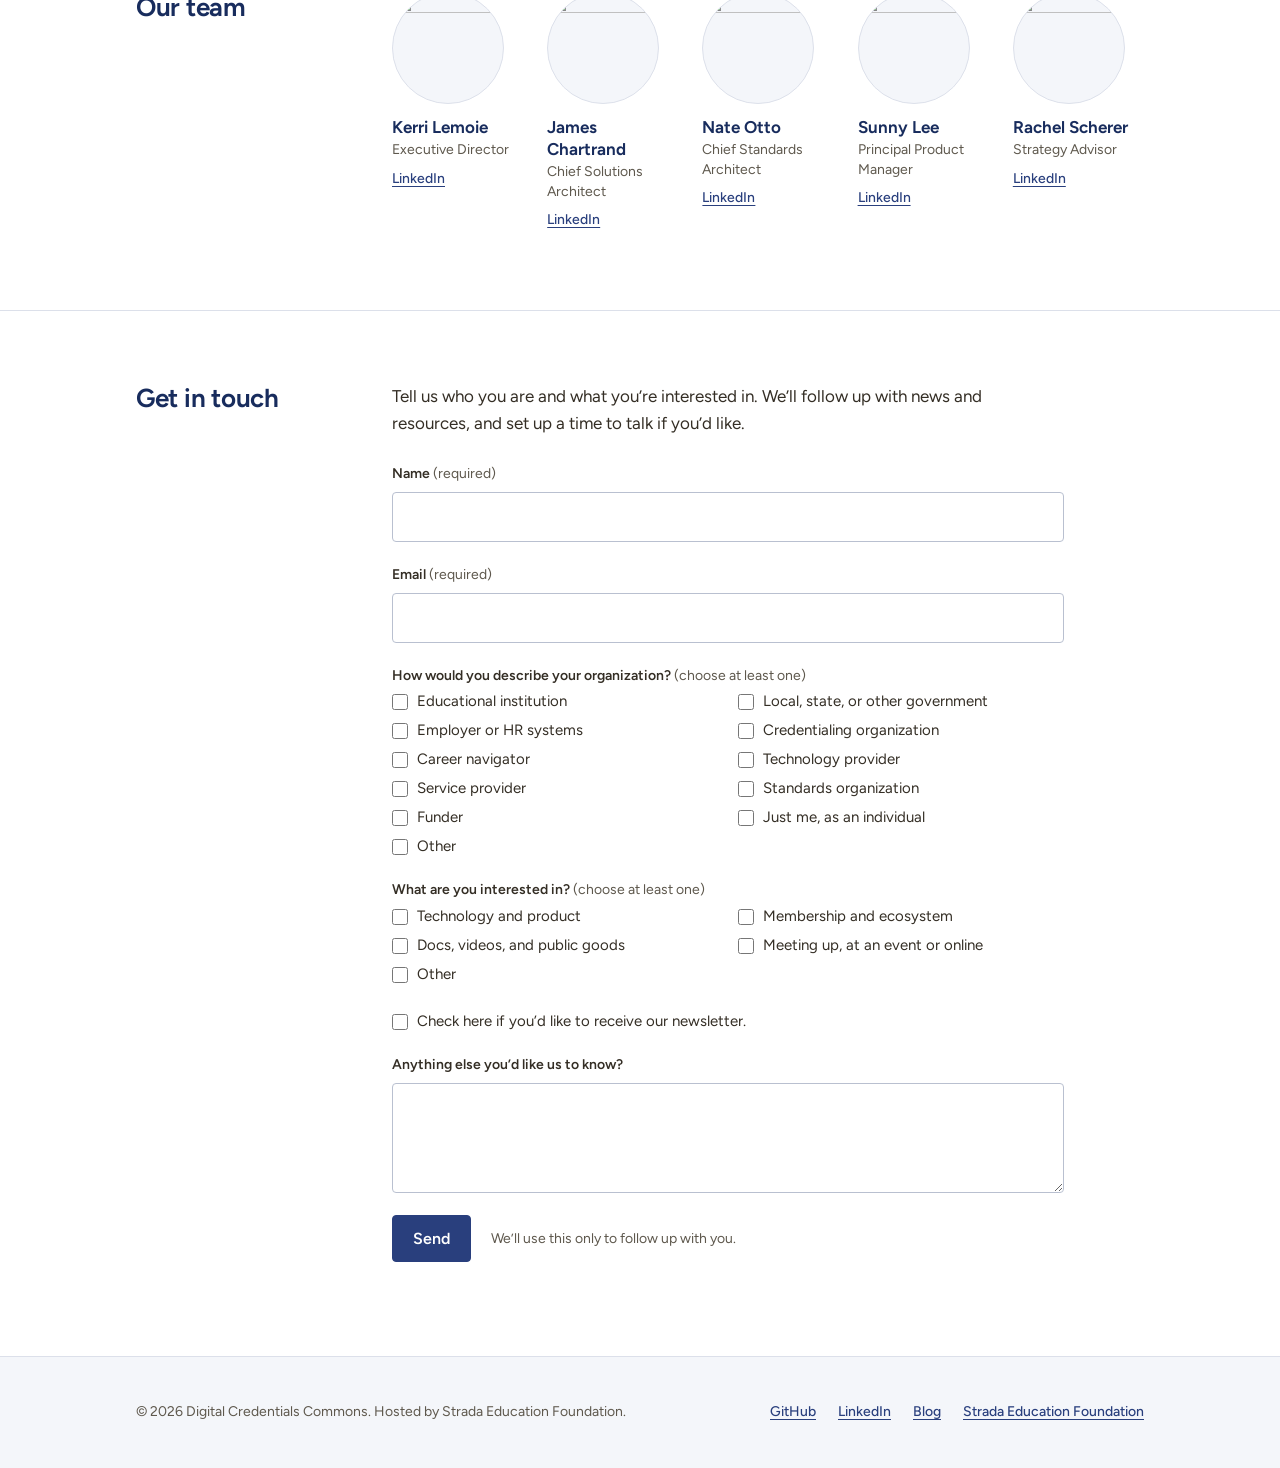
==== commit 6fe32798: "Add a standards page with the problem types our software reports Co-Authored-By: Claude Opus 5.5 <no" ====
--- a/index.html
+++ b/index.html
@@ -8,7 +8,7 @@
 <meta name="theme-color" content="#FFFFFF">
 <meta property="og:type" content="website">
 <meta property="og:title" content="Digital Credentials Commons">
-<meta property="og:description" content="Digital credentials that go where you go. Portable, private and instantly verifiable.">
+<meta property="og:description" content="Digital credentials that go where you go. Portable, private, and instantly verifiable.">
 <meta property="og:url" content="https://dccommons.org/">
 <meta property="og:image" content="https://dccommons.org/android-chrome-512x512.png">
 <link rel="icon" href="favicon.ico" sizes="any">
@@ -37,10 +37,21 @@
     <nav class="site-nav" aria-label="Sections">
       <a href="#how">How it works</a>
       <a href="#work">Our work</a>
+      <a href="/standards">Standards</a>
       <a href="#about">About</a>
+      <a href="#team">Our team</a>
       <a class="nav-contact" href="#contact">Get in touch</a>
+      <button type="button" class="menu-btn" id="menuBtn" aria-expanded="false" aria-controls="mobileMenu">Menu</button>
     </nav>
   </div>
+  <nav class="mobile-menu" id="mobileMenu" aria-label="Sections menu" hidden>
+    <ul>
+      <li><a href="#how">How it works</a></li>
+      <li><a href="#work">Our work</a></li>
+      <li><a href="#about">About</a></li>
+      <li><a href="#team">Our team</a></li>
+    </ul>
+  </nav>
 </header>
 
 <main id="top">
@@ -49,13 +60,12 @@
   <div class="wrap hero-grid">
     <div class="hero-text">
       <h1>Digital credentials that go where you go</h1>
-      <p class="tagline">Portable, private and instantly verifiable.</p>
-      <p class="lead">A diploma, certificate, license or badge can now carry its own proof along with rich detail about the skills behind it. Share it, and anyone can check that it&rsquo;s real.</p>
+      <p class="tagline">Portable, private, and instantly verifiable.</p>
+      <p class="lead">A diploma, certificate, license, or badge can now carry its own proof along with rich detail about the skills behind it. Share it, and anyone can check that it&rsquo;s real.</p>
       <div class="actions">
         <a class="btn btn-primary" href="#try" data-feature="sample">Get a sample credential</a>
         <a class="btn btn-secondary hero-contact" href="#contact">Get in touch</a>
       </div>
-      <p class="lineage">Formerly the <a href="https://dcconsortium.org/" target="_blank" rel="noopener">Digital Credentials Consortium at MIT</a>, now hosted by Strada Education Foundation.</p>
     </div>
 
     <figure class="demo" aria-label="Example: a digital credential being checked">
@@ -95,6 +105,10 @@
         </ul>
       </div>
     </figure>
+
+    <div class="who-block">
+      <p class="who" id="who">Digital Credentials Commons (DCC) is a growing community of institutions, organizations, vendors, and learners that are advancing the use of privacy-first, portable, verifiable digital credentials.</p>
+    </div>
   </div>
 </section>
 
@@ -103,13 +117,13 @@
     <div class="sec">
       <div class="sec-head"><h2>How it works</h2></div>
       <div class="sec-body">
-        <p>A digital credential is a record of something you&rsquo;ve accomplished, such as a degree, a completed course or a job you&rsquo;ve held. The organization behind it signs it digitally, and that signature stays attached to the record.</p>
+        <p>A digital credential can be a record of something you&rsquo;ve accomplished, such as a degree, a completed course, or a job you&rsquo;ve held. The organization behind it signs it digitally, and that signature stays attached to the record.</p>
         <ol class="steps">
-          <li><strong>You receive it.</strong><span>A school, training program or employer issues the credential to you.</span></li>
+          <li><strong>You receive it.</strong><span>A school, training program, or employer issues the credential to you.</span></li>
           <li><strong>You keep it.</strong><span>It goes into a digital wallet with your other credentials, and you decide who sees it.</span></li>
-          <li><strong>You share it.</strong><span>Send it to an employer, a school or anyone else. They can check it themselves, on the spot.</span></li>
+          <li><strong>You share it.</strong><span>Send it to an employer, a school, or anyone else. They can check it themselves, on the spot.</span></li>
         </ol>
-        <p>That&rsquo;s why it&rsquo;s called a verifiable credential. Because it&rsquo;s built on open standards, it can be checked anywhere, not only where it was issued.</p>
+        <p>The DCC implements and encourages the use of W3C Verifiable Credentials and 1EdTech Open Badges, because open standards mean digital credentials can be used across the web. They work from one system to the next, not only where they were issued. These standards also give learners verifiable achievements they can access right away, with control over who or what has access to them.</p>
 
         <div class="try" id="try" data-feature="sample">
           <div class="try-text">
@@ -140,18 +154,23 @@
     <div class="sec">
       <div class="sec-head"><h2>Our work</h2></div>
       <div class="sec-body">
-        <p>At the center of our work is a simple goal: empowering learners to have real access to and control over their credential data, so they can store and share their achievements wherever opportunity takes them.</p>
-        <p>Digital Credentials Commons brings together the people and organizations working toward that goal and helps advance understanding and adoption of digital credentials. If you&rsquo;re new to this, we&rsquo;ll help you figure out where to start.</p>
+        <p>At the center of our work is a simple goal: <strong>empowering learners</strong> to have real access to and control over their credential data, so they can store and share their achievements wherever opportunity takes them.</p>
+        <p>We bring together the people and organizations working toward that goal. If you&rsquo;re new to this, we&rsquo;ll help you figure out where to start.</p>
 
         <div class="part">
-          <h3>We help shape the standards</h3>
-          <p>Standards are shaped by whoever takes part. We take part on behalf of learners, the organizations that serve them and the vendors that build for them, in the <a href="https://w3c-ccg.github.io/vc-ed/" target="_blank" rel="noopener">W3C Verifiable Credentials for Education Task Force</a>, the <a href="https://www.w3.org/community/credentials/" target="_blank" rel="noopener">W3C Credentials Community Group</a> and <a href="https://www.1edtech.org/standards/open-badges" target="_blank" rel="noopener">1EdTech&rsquo;s work on Open Badges</a>.</p>
+          <h3>Open standards</h3>
+          <p>Standards are shaped by whoever takes part. We take part on behalf of learners, the organizations that serve them, and the vendors that build for them, in the <a href="https://www.w3.org/community/credentials/" target="_blank" rel="noopener">W3C Credentials Community Group</a> and <a href="https://www.1edtech.org/standards/open-badges" target="_blank" rel="noopener">1EdTech&rsquo;s work on Open Badges</a>.</p>
+          <p>See <a href="/standards">which standards we support</a>, the version of each, and how far our support goes.</p>
         </div>
 
         <div class="part">
-          <h3>We build open-source software</h3>
+          <h3>Open-source software</h3>
           <p>Everything we build is freely available and open source. You&rsquo;ll find all of it at <a href="https://github.com/digitalcredentials" target="_blank" rel="noopener">github.com/digitalcredentials</a>.</p>
           <div class="tools">
+            <div class="tool">
+              <span class="tool-name">Issuing service and libraries</span>
+              <p>Tools for issuing credentials from your own systems, either as a standalone service or built into software you already run.</p>
+            </div>
             <div class="tool">
               <span class="tool-name">Learner Credential Wallet</span>
               <p>A wallet for keeping and sharing your credentials on your phone, for iOS and Android. We&rsquo;re also building a new web version. <a href="#contact">Get in touch</a> to hear more about it.</p>
@@ -162,27 +181,13 @@
               <p>A free website for checking whether a credential is real, with no account needed.</p>
               <div class="tool-links"><a href="https://verifierplus.org" target="_blank" rel="noopener">verifierplus.org</a></div>
             </div>
-            <div class="tool">
-              <span class="tool-name">Issuing service and libraries</span>
-              <p>Tools for issuing credentials from your own systems, either as a standalone service or built into software you already run.</p>
-            </div>
-            <div class="tool">
-              <span class="tool-name">Wallet Attached Storage</span>
-              <p>A secure, API-based way to store and share digital credentials. We wrote the specification, now hosted by the W3C Credentials Community Group, and the new web version of Learner Credential Wallet is being built on it.</p>
-              <div class="tool-links"><a href="https://w3c-ccg.github.io/wallet-attached-storage-spec/" target="_blank" rel="noopener">Specification</a><a href="https://github.com/digitalcredentials/was-server-aws" target="_blank" rel="noopener">Code</a></div>
-            </div>
           </div>
         </div>
 
         <div class="part">
-          <h3>We run shared services</h3>
-          <p>Today that means the Issuer Identity Registry, which helps anyone checking a credential confirm who issued it. Learner Credential Wallet and VerifierPlus check it automatically.</p>
+          <h3>Issuer trust</h3>
+          <p>The Issuer Identity Registry, developed with <a href="https://credentialengine.org/" target="_blank" rel="noopener">Credential Engine</a>, helps anyone checking a credential confirm the identity of the organization that issued it. Learner Credential Wallet and VerifierPlus check it automatically.</p>
         </div>
-
-        <div class="part">
-          <h3>Beyond education</h3>
-          <p>Verifiable credentials began as a way for people to carry records of what they&rsquo;d learned, but the approach works for anything that matters: a professional license, an employment record, a permit. In California, for example, the DMV&rsquo;s digital driver&rsquo;s license is also available as a verifiable credential. We focus on learning and work because that&rsquo;s where our community is. The standards we help shape, and the software and services we develop, apply far more widely.</p>
-        </div>
       </div>
     </div>
   </div>
@@ -193,9 +198,61 @@
     <div class="sec">
       <div class="sec-head"><h2>About</h2></div>
       <div class="sec-body">
-        <p>The Digital Credentials Consortium was founded in 2018 at MIT Open Learning by universities across North America, Europe and Asia. Together they built shared infrastructure for issuing, keeping and checking digital credentials.</p>
-        <p>Today it continues as the Digital Credentials Commons, hosted by <a href="https://www.strada.org/" target="_blank" rel="noopener">Strada Education Foundation</a>, and works with a growing network of partners across education, employment and technology.</p>
-        <p>A commons is something a community builds and looks after together, and that everyone can have access to. Our software, research and standards work are open to all, and anyone can report a problem, contribute code or join the open W3C groups we take part in. We don&rsquo;t sell credentials. We build open tools that schools, employers, governments and vendors can all use and build on.</p>
+        <p>The <a href="https://dcconsortium.org/" target="_blank" rel="noopener">Digital Credentials Consortium</a> was founded in 2018 at MIT Open Learning by a group of member universities across North America, Europe, and Asia. Together they built shared infrastructure for issuing, keeping, and checking digital credentials.</p>
+        <p>Today it continues as Digital Credentials Commons, hosted by <a href="https://www.strada.org/" target="_blank" rel="noopener">Strada Education Foundation</a>. We&rsquo;re a membership organization and a community of partners across education, employment, government, and technology.</p>
+        <p>We contribute to open standards and develop open-source software. We also provide technology services and consulting to help organizations adopt digital credentials.</p>
+        <p>If you&rsquo;re an organization or vendor interested in working with us, <a href="#contact">let us know</a>.</p>
+      </div>
+    </div>
+  </div>
+</section>
+<section id="team">
+  <div class="wrap">
+    <div class="sec">
+      <div class="sec-head"><h2>Our team</h2></div>
+      <div class="sec-body">
+        <ul class="team">
+          <li class="person">
+            <img class="person-photo" src="assets/img/team/kerri.jpg" alt="" width="112" height="112" loading="lazy">
+            <div class="person-text">
+              <span class="person-name">Kerri Lemoie</span>
+              <span class="person-role">Executive Director</span>
+              <a class="person-link" href="https://www.linkedin.com/in/kerrilemoie/" target="_blank" rel="noopener" aria-label="Kerri Lemoie on LinkedIn">LinkedIn</a>
+            </div>
+          </li>
+          <li class="person">
+            <img class="person-photo" src="assets/img/team/james.jpg" alt="" width="112" height="112" loading="lazy">
+            <div class="person-text">
+              <span class="person-name">James Chartrand</span>
+              <span class="person-role">Chief Solutions Architect</span>
+              <a class="person-link" href="https://www.linkedin.com/in/james-chartrand-4544b717/" target="_blank" rel="noopener" aria-label="James Chartrand on LinkedIn">LinkedIn</a>
+            </div>
+          </li>
+          <li class="person">
+            <img class="person-photo" src="assets/img/team/nate.jpg" alt="" width="112" height="112" loading="lazy">
+            <div class="person-text">
+              <span class="person-name">Nate Otto</span>
+              <span class="person-role">Chief Standards Architect</span>
+              <a class="person-link" href="https://www.linkedin.com/in/nateotto/" target="_blank" rel="noopener" aria-label="Nate Otto on LinkedIn">LinkedIn</a>
+            </div>
+          </li>
+          <li class="person">
+            <img class="person-photo" src="assets/img/team/sunny.jpg" alt="" width="112" height="112" loading="lazy">
+            <div class="person-text">
+              <span class="person-name">Sunny Lee</span>
+              <span class="person-role">Principal Product Manager</span>
+              <a class="person-link" href="https://www.linkedin.com/in/threeqube/" target="_blank" rel="noopener" aria-label="Sunny Lee on LinkedIn">LinkedIn</a>
+            </div>
+          </li>
+          <li class="person">
+            <img class="person-photo" src="assets/img/team/rachel.jpg" alt="" width="112" height="112" loading="lazy">
+            <div class="person-text">
+              <span class="person-name">Rachel Scherer</span>
+              <span class="person-role">Strategy Advisor</span>
+              <a class="person-link" href="https://www.linkedin.com/in/rachelpscherer/" target="_blank" rel="noopener" aria-label="Rachel Scherer on LinkedIn">LinkedIn</a>
+            </div>
+          </li>
+        </ul>
       </div>
     </div>
   </div>
@@ -205,7 +262,7 @@
     <div class="sec">
       <div class="sec-head"><h2>Get in touch</h2></div>
       <div class="sec-body">
-        <p>Tell us who you are and what you&rsquo;re interested in. We&rsquo;ll follow up with news, resources and, if you&rsquo;d like, a time to talk.</p>
+        <p>Tell us who you are and what you&rsquo;re interested in. We&rsquo;ll follow up with news and resources, and set up a time to talk if you&rsquo;d like.</p>
         <form class="contact" id="contactForm" method="post" novalidate>
           <div class="field">
             <label for="f-name">Name <span class="req">(required)</span></label>
@@ -219,7 +276,7 @@
             <legend>How would you describe your organization? <span class="req">(choose at least one)</span></legend>
             <div class="checks">
               <label><input type="checkbox" id="f-org-1" name="org" value="Educational Institution"> Educational institution</label>
-              <label><input type="checkbox" id="f-org-2" name="org" value="Local, State, or Other Government"> Local, state or other government</label>
+              <label><input type="checkbox" id="f-org-2" name="org" value="Local, State, or Other Government"> Local, state, or other government</label>
               <label><input type="checkbox" id="f-org-3" name="org" value="Employer / HR Systems"> Employer or HR systems</label>
               <label><input type="checkbox" id="f-org-4" name="org" value="Credentialing Organization"> Credentialing organization</label>
               <label><input type="checkbox" id="f-org-5" name="org" value="Career Navigator"> Career navigator</label>
@@ -236,14 +293,18 @@
             <legend>What are you interested in? <span class="req">(choose at least one)</span></legend>
             <div class="checks">
               <label><input type="checkbox" id="f-int-1" name="interest" value="Technology and Product"> Technology and product</label>
-              <label><input type="checkbox" id="f-int-2" name="interest" value="Membership and Ecosystem"> Partnership and ecosystem</label>
-              <label><input type="checkbox" id="f-int-3" name="interest" value="Docs, Videos, and Public Goods"> Docs, videos and public goods</label>
-              <label><input type="checkbox" id="f-int-4" name="interest" value="Newsletters and Updates"> News and updates</label>
+              <label><input type="checkbox" id="f-int-2" name="interest" value="Membership and Ecosystem"> Membership and ecosystem</label>
+              <label><input type="checkbox" id="f-int-3" name="interest" value="Docs, Videos, and Public Goods"> Docs, videos, and public goods</label>
               <label><input type="checkbox" id="f-int-5" name="interest" value="Scheduling a meeting or event meetup"> Meeting up, at an event or online</label>
               <label><input type="checkbox" id="f-int-other" name="interest" value="__other_option__" data-other="f-int-other-text"> Other</label>
             </div>
             <input type="text" id="f-int-other-text" class="other-text" name="intOther" aria-label="Describe your interest" placeholder="Describe your interest" hidden>
           </fieldset>
+          <div class="field">
+            <div class="checks single">
+              <label><input type="checkbox" id="f-newsletter" name="newsletter" value="Yes, send me the newsletter."> Check here if you&rsquo;d like to receive our newsletter.</label>
+            </div>
+          </div>
           <div class="field">
             <label for="f-note">Anything else you&rsquo;d like us to know?</label>
             <textarea id="f-note" name="note"></textarea>
--- a/assets/css/site.css
+++ b/assets/css/site.css
@@ -22,7 +22,8 @@
   --step-3:clamp(2.25rem,5.2vw,3.5rem);
   --measure:40rem;
   --wrap:68rem;
-  --header-h:64px;         /* sticky header height; anchors and sticky titles clear it */
+  --header-h:72px;         /* sticky header height; anchors and sticky titles clear it */
+  --sec-space:clamp(40px,6vw,72px); /* space on each side of a section divider */
 }
 *{box-sizing:border-box}
 html{scroll-behavior:smooth;scroll-padding-top:var(--header-h)}
@@ -46,19 +47,50 @@
 .site-header{position:sticky;top:0;z-index:10;background:var(--paper);border-bottom:1px solid var(--rule)}
 .site-header .wrap{display:flex;align-items:center;justify-content:space-between;gap:16px 32px;min-height:var(--header-h)}
 .logo{display:block;line-height:0}
-.logo img{width:auto;height:40px;display:block}
+.logo img{width:auto;height:48px;display:block}
 .site-nav{display:flex;gap:6px 26px;flex-wrap:wrap;font-size:var(--step--1);font-weight:500}
 .site-nav a{color:var(--ink);text-decoration:none;display:inline-block;padding-block:12px}
 .site-nav a:hover{color:var(--indigo);text-decoration:underline}
 .site-nav a.nav-contact{color:var(--indigo);font-weight:600}
+/* phones: "Get in touch" stays in view, and "Menu" opens the section links under the header */
+.site-nav{align-items:center}
+.menu-btn{
+  display:none;font:inherit;font-size:var(--step--1);font-weight:500;color:var(--ink);
+  background:none;border:0;padding:12px 2px;cursor:pointer;
+}
+.menu-btn:hover{color:var(--indigo);text-decoration:underline}
+.mobile-menu{display:none}
+/* the "Menu" button takes over before the five section links would wrap */
+@media (max-width:960px){
+  .site-nav{gap:6px 22px}
+  .site-nav a:not(.nav-contact){display:none}
+  .menu-btn{display:inline-block}
+  .mobile-menu{
+    display:block;position:absolute;left:0;right:0;top:100%;
+    background:var(--paper);border-bottom:1px solid var(--rule);
+    box-shadow:0 18px 30px -24px rgba(24,44,93,.45);
+  }
+  .mobile-menu[hidden]{display:none}
+  .mobile-menu ul{list-style:none;margin:0;padding:4px clamp(16px,4vw,40px) 8px}
+  .mobile-menu a{display:block;padding-block:14px;border-top:1px solid var(--rule);color:var(--ink);font-weight:500;text-decoration:none}
+  .mobile-menu li:first-child a{border-top:0}
+  .mobile-menu a:hover{color:var(--indigo)}
+}
 @media (max-width:760px){
-  .logo img{height:44px}
-  .site-nav a:not(.nav-contact){display:none}
+  /* the logo gives way first, so "Get in touch" and "Menu" stay on one line down to 320px */
+  .site-header .wrap{flex-wrap:nowrap;gap:12px}
+  .logo{flex:0 1 auto;min-width:0}
+  .logo img{height:auto;width:100%;max-width:178px}
+  .site-nav{flex:none;flex-wrap:nowrap;gap:6px 18px}
+  /* the header already has "Get in touch", so the hero goes straight from the intro to the example */
+  .hero .hero-contact{display:none}
+  #page[data-sample="off"] .actions{display:none}
 }
 
 /* sections, all on one grid */
 main{display:flex;flex-direction:column}
-section{padding-block:clamp(56px,8vw,96px)}
+/* one spacing value above and below every section divider, desktop and phones */
+section{padding-block:var(--sec-space)}
 section + section{border-top:1px solid var(--rule)}
 h2{font-size:var(--step-2);line-height:1.2;letter-spacing:-.01em}
 h3{font-size:var(--step-1);line-height:1.3}
@@ -71,7 +103,7 @@
 @media (max-width:820px){.sec{grid-template-columns:minmax(0,1fr)}}
 
 /* hero */
-.hero{padding-block:clamp(44px,7vw,96px) clamp(48px,7vw,96px)}
+.hero{padding-block:clamp(44px,7vw,96px) var(--sec-space)}
 .hero-grid{display:grid;grid-template-columns:minmax(0,1.1fr) minmax(0,.9fr);gap:clamp(36px,6vw,88px);align-items:center}
 @media (max-width:880px){.hero-grid{grid-template-columns:minmax(0,1fr)}}
 .hero-text{min-width:0;display:flex;flex-direction:column;gap:20px}
@@ -90,10 +122,17 @@
 .btn-primary:hover,#page[data-sample="off"] .hero-contact:hover{background:var(--indigo-deep);border-color:var(--indigo-deep);color:#FFFFFF;text-decoration:none}
 .btn-secondary{background:var(--paper);color:var(--indigo)}
 .btn-secondary:hover{background:var(--wash);color:var(--indigo-deep);text-decoration:none}
-.lineage{
-  margin-top:6px;padding-top:16px;border-top:1px solid var(--rule);
-  font-size:var(--step--1);color:var(--ink-2);max-width:30rem;
-}
+/* who we are: a full-width outlined callout under both hero columns; on phones it comes after the example */
+.hero-grid{grid-template-areas:"text demo" "who who";row-gap:clamp(20px,2.5vw,32px)}
+.hero-text{grid-area:text}
+.demo{grid-area:demo}
+@media (max-width:880px){.hero-grid{grid-template-areas:"text" "demo" "who"}.who-block{margin-top:16px}}
+.who-block{
+  grid-area:who;min-width:0;
+  padding:12px 16px;
+  border:1px solid var(--rule);border-radius:6px;
+}
+.who{font-size:var(--step-0);line-height:1.6;color:var(--indigo-deep);font-weight:500;max-width:60rem}
 
 /* the example credential */
 .demo{margin:0;min-width:0;display:flex;flex-direction:column;gap:10px;max-width:28rem;width:100%;justify-self:end}
@@ -177,8 +216,10 @@
 
 /* our work */
 .part{display:flex;flex-direction:column;gap:14px;padding-top:28px;margin-top:12px;border-top:1px solid var(--rule)}
-.tools{display:flex;flex-direction:column;margin-top:4px}
+/* the products sit indented under "Open-source software", on a left rule, so they read as part of it */
+.tools{display:flex;flex-direction:column;margin-top:4px;margin-left:clamp(4px,1.5vw,16px);padding-left:clamp(16px,2.5vw,24px);border-left:2px solid var(--rule)}
 .tool{padding-block:14px;border-top:1px solid var(--rule);display:flex;flex-direction:column;gap:4px}
+.tool:first-child{border-top:0;padding-top:2px}
 .tool:last-child{padding-bottom:0}
 .tool-name{font-weight:650;color:var(--indigo-deep)}
 .tool-links{font-size:var(--step--1);display:flex;flex-wrap:wrap;gap:0 18px;font-weight:500}
@@ -199,6 +240,7 @@
 @media (max-width:520px){.checks{grid-template-columns:minmax(0,1fr)}}
 .checks label{display:flex;gap:9px;align-items:flex-start;font-weight:400;font-size:.9375rem;color:var(--ink);line-height:1.4;cursor:pointer}
 .checks input{margin:3px 0 0;width:16px;height:16px;accent-color:var(--indigo);flex:none}
+.checks.single{grid-template-columns:minmax(0,1fr)}
 .other-text{margin-top:6px}
 .hp{position:absolute;left:-9999px;width:1px;height:1px;overflow:hidden}
 .form-foot{display:flex;flex-wrap:wrap;align-items:center;gap:12px 20px}
@@ -210,6 +252,70 @@
 .field-error{margin:2px 0 0;font-size:var(--step--1);font-weight:500;color:#9B2C2C}
 .btn:disabled{opacity:.7;cursor:progress}
 
+/* our team: photo, name, role and LinkedIn; five across on wider screens, three on mid-size, a list on phones */
+.team{list-style:none;margin:0;padding:0;display:grid;grid-template-columns:repeat(5,minmax(0,1fr));gap:28px 24px}
+.person{display:flex;flex-direction:column;gap:12px;min-width:0}
+.person-photo{display:block;width:100%;max-width:112px;height:auto;aspect-ratio:1;border-radius:50%;object-fit:cover;background:var(--wash);border:1px solid var(--rule)}
+.person-text{display:flex;flex-direction:column;gap:2px;min-width:0}
+.person-name{font-weight:650;color:var(--indigo-deep);line-height:1.3}
+.person-role{font-size:var(--step--1);color:var(--ink-2);line-height:1.4}
+.person-link{align-self:flex-start;font-size:var(--step--1);font-weight:500;padding-block:6px}
+#team .sec-body{container-type:inline-size}
+@container (max-width:640px){.team{grid-template-columns:repeat(3,minmax(0,1fr))}}
+@media (max-width:520px){
+  .team{grid-template-columns:minmax(0,1fr);gap:0}
+  .person{flex-direction:row;align-items:center;gap:16px;padding-block:14px;border-top:1px solid var(--rule)}
+  .person:first-child{border-top:0;padding-top:0}
+  .person-photo{width:72px;flex:none}
+}
+
+/* standards page: a title band, the status legend, the standards table and the problem types */
+.site-nav a[aria-current="page"]{color:var(--indigo)}
+.page-head{padding-block:clamp(44px,7vw,80px) clamp(36px,5vw,56px)}
+.page-head .wrap{display:flex;flex-direction:column;gap:18px}
+.page-head h1{font-size:var(--step-3);line-height:1.06;letter-spacing:-.025em;font-weight:700}
+.page-head .lead{max-width:var(--measure)}
+.status-legend{margin:0;display:flex;flex-direction:column}
+.status-legend div{display:grid;grid-template-columns:8.5rem minmax(0,1fr);gap:6px 20px;padding-block:14px;border-top:1px solid var(--rule)}
+.status-legend div:first-child{border-top:0;padding-top:0}
+.status-legend dd{margin:0;max-width:var(--measure)}
+@media (max-width:520px){.status-legend div{grid-template-columns:minmax(0,1fr)}}
+/* the word carries the status; color only supports it. Every pair is at least 4.5:1 */
+.pill{display:inline-block;padding:2px 10px;border-radius:999px;border:1px solid transparent;font-size:var(--step--1);font-weight:600;line-height:1.5;white-space:nowrap}
+.pill-implemented{background:var(--green);color:#FFFFFF}
+.pill-developing{background:var(--indigo);color:#FFFFFF}
+.pill-emerging{border-color:var(--ink-2);color:var(--ink-2)}
+.pill-deprecated{background:var(--wash);color:var(--ink-2)}
+table.standards{width:100%;border-collapse:collapse;font-size:.9375rem;line-height:1.45}
+.standards th,.standards td{text-align:left;vertical-align:top;padding:12px 14px 12px 0;border-top:1px solid var(--rule)}
+.standards thead th{font-size:var(--step--1);font-weight:600;color:var(--ink-2);border-top:0;padding-top:0}
+.standards tr.group th{padding-top:30px;font-size:.75rem;font-weight:600;letter-spacing:.08em;text-transform:uppercase;color:var(--indigo-deep);border-top:0}
+.standards td:nth-child(2){white-space:nowrap}
+.publisher{display:block;font-size:var(--step--1);color:var(--ink-2)}
+.standards td::before{display:none}
+@media (max-width:760px){
+  .standards thead{display:none}
+  .standards,.standards tbody,.standards tr,.standards th,.standards td{display:block}
+  .standards tr{padding-block:12px;border-top:1px solid var(--rule)}
+  .standards tr.group{border-top:0;padding-bottom:0}
+  .standards th,.standards td{border-top:0;padding:3px 0}
+  /* each cell's label hangs to its left, so a wrapped note keeps its indent */
+  .standards td{position:relative;padding-left:4.5rem}
+  .standards td::before{display:block;position:absolute;left:0;top:4px;content:attr(data-label);font-size:var(--step--1);color:var(--ink-2)}
+  .standards td[data-label="Standard"]{font-weight:600;padding-left:0}
+  .standards td[data-label="Standard"]::before,.standards td:empty{display:none}
+  .standards .publisher{font-weight:400}
+}
+.problem-types{margin:0;display:flex;flex-direction:column}
+.problem-types div{padding-block:14px;border-top:1px solid var(--rule)}
+.problem-types dt{display:flex;flex-wrap:wrap;gap:2px 12px;align-items:baseline;font-weight:600}
+.problem-types code{font-size:.9375rem;color:var(--indigo-deep);overflow-wrap:anywhere}
+.problem-types dd{margin:4px 0 0;max-width:var(--measure)}
+.problem-group{margin-top:22px;max-width:var(--measure)}
+/* the entry a link pointed at */
+.standards tr:target,.problem-types div:target{background:var(--wash)}
+.problem-types div:target{padding-inline:12px;margin-inline:-12px}
+
 /* footer */
 .site-footer{border-top:1px solid var(--rule);background:var(--wash)}
 .site-footer .wrap{padding-block:32px;display:flex;flex-wrap:wrap;gap:12px 28px;justify-content:space-between;align-items:center;font-size:var(--step--1);color:var(--ink-2)}
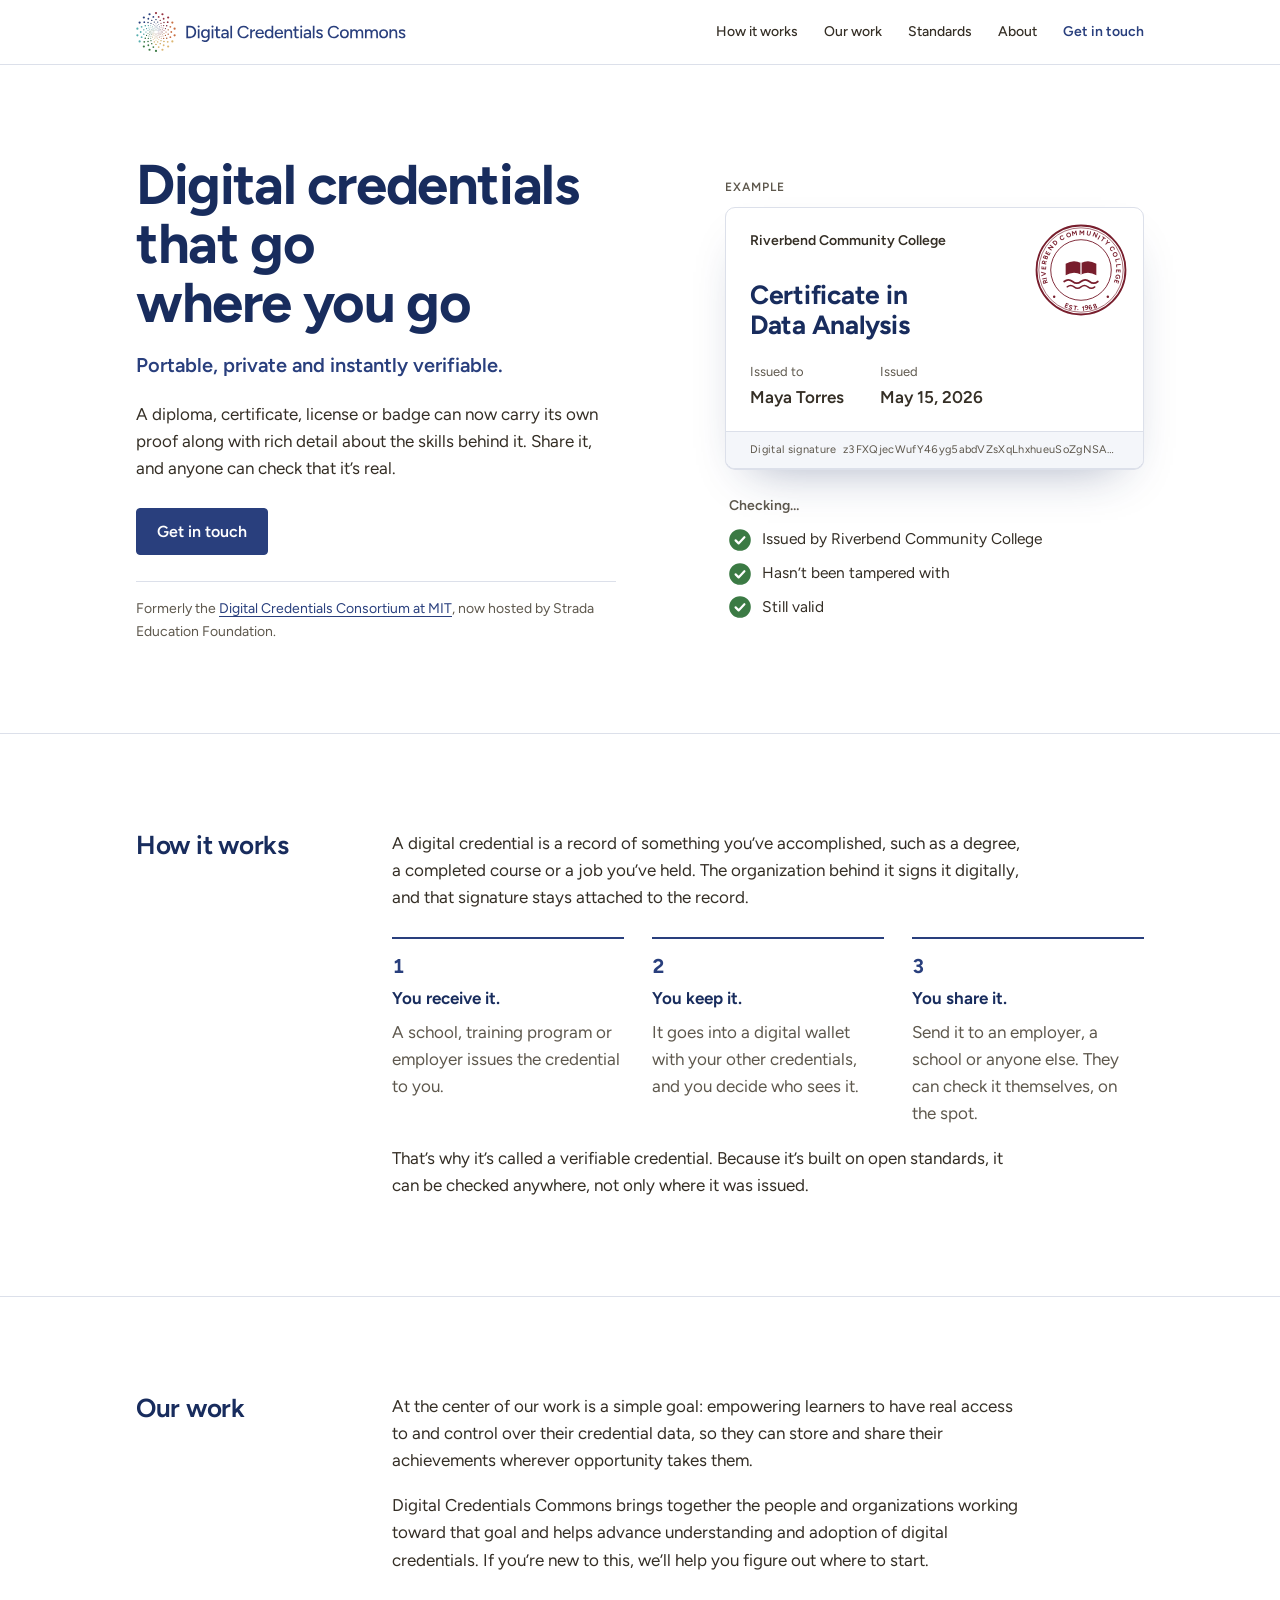
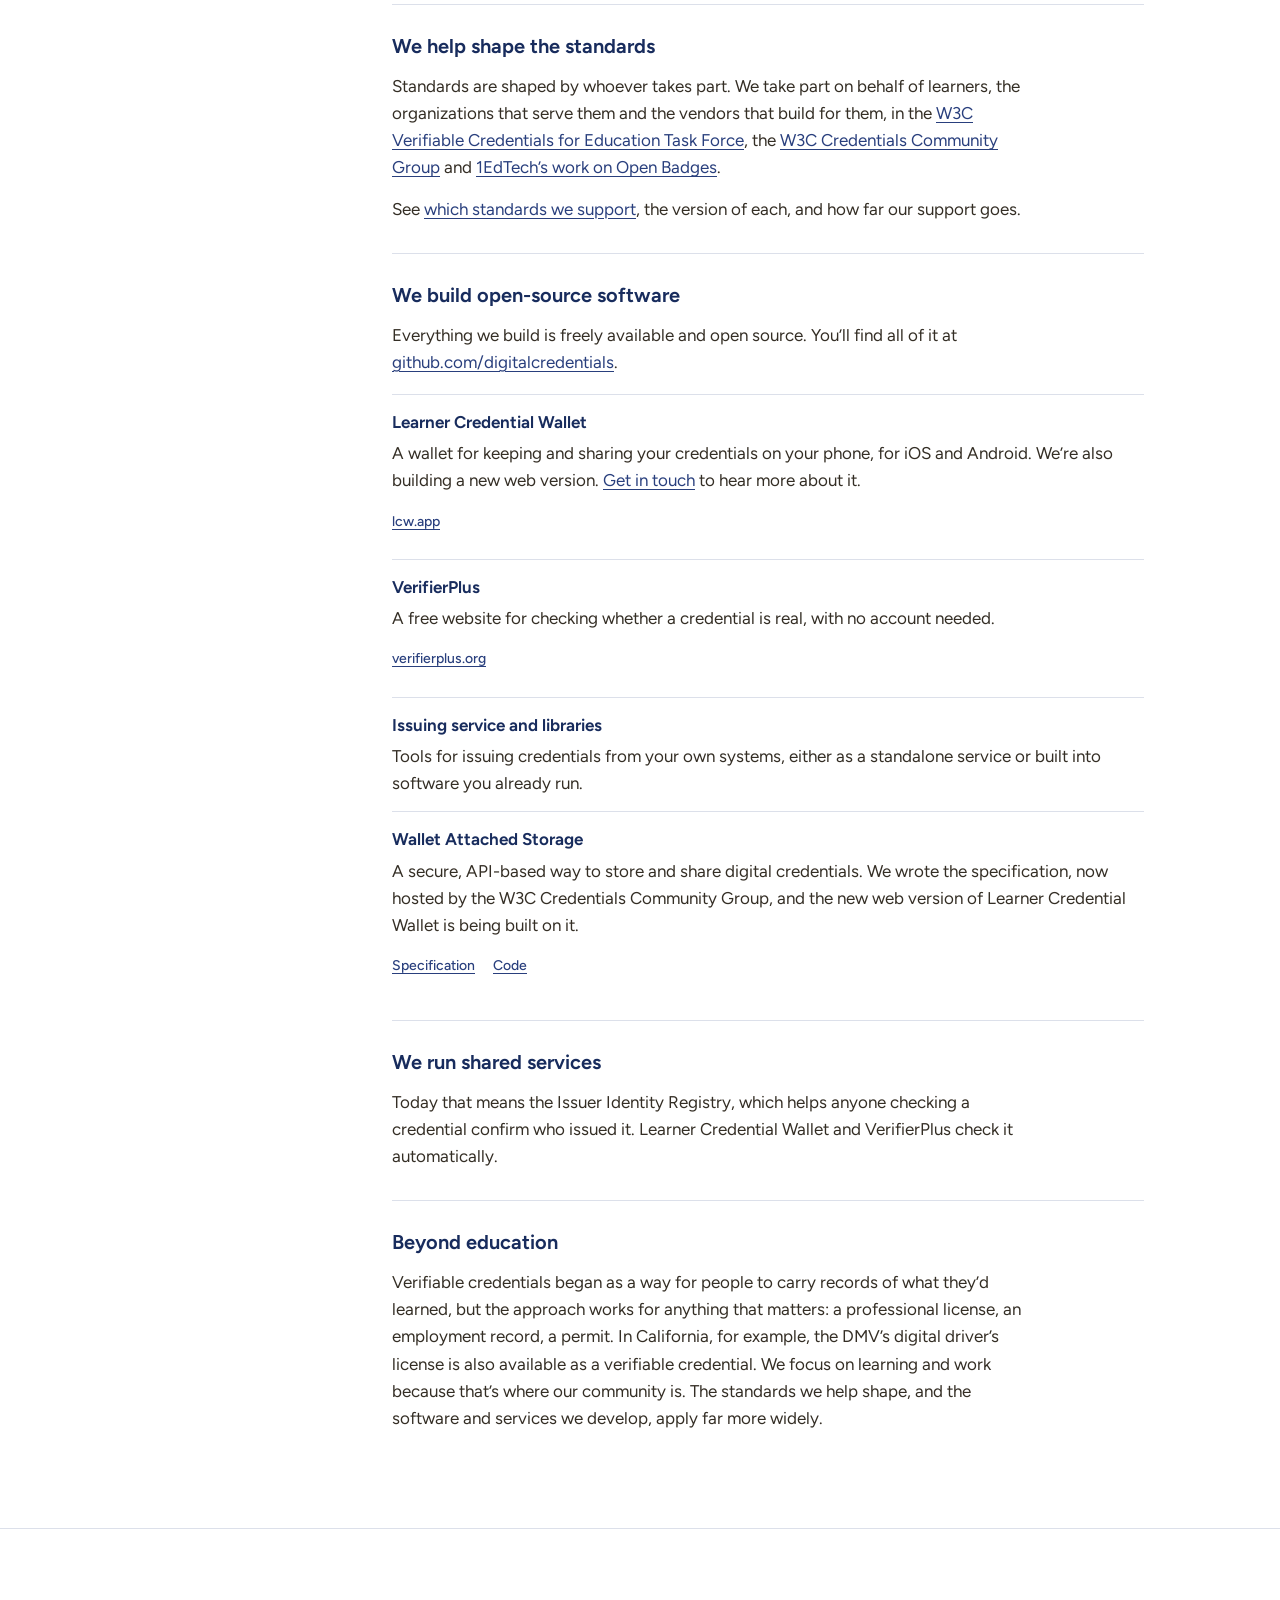
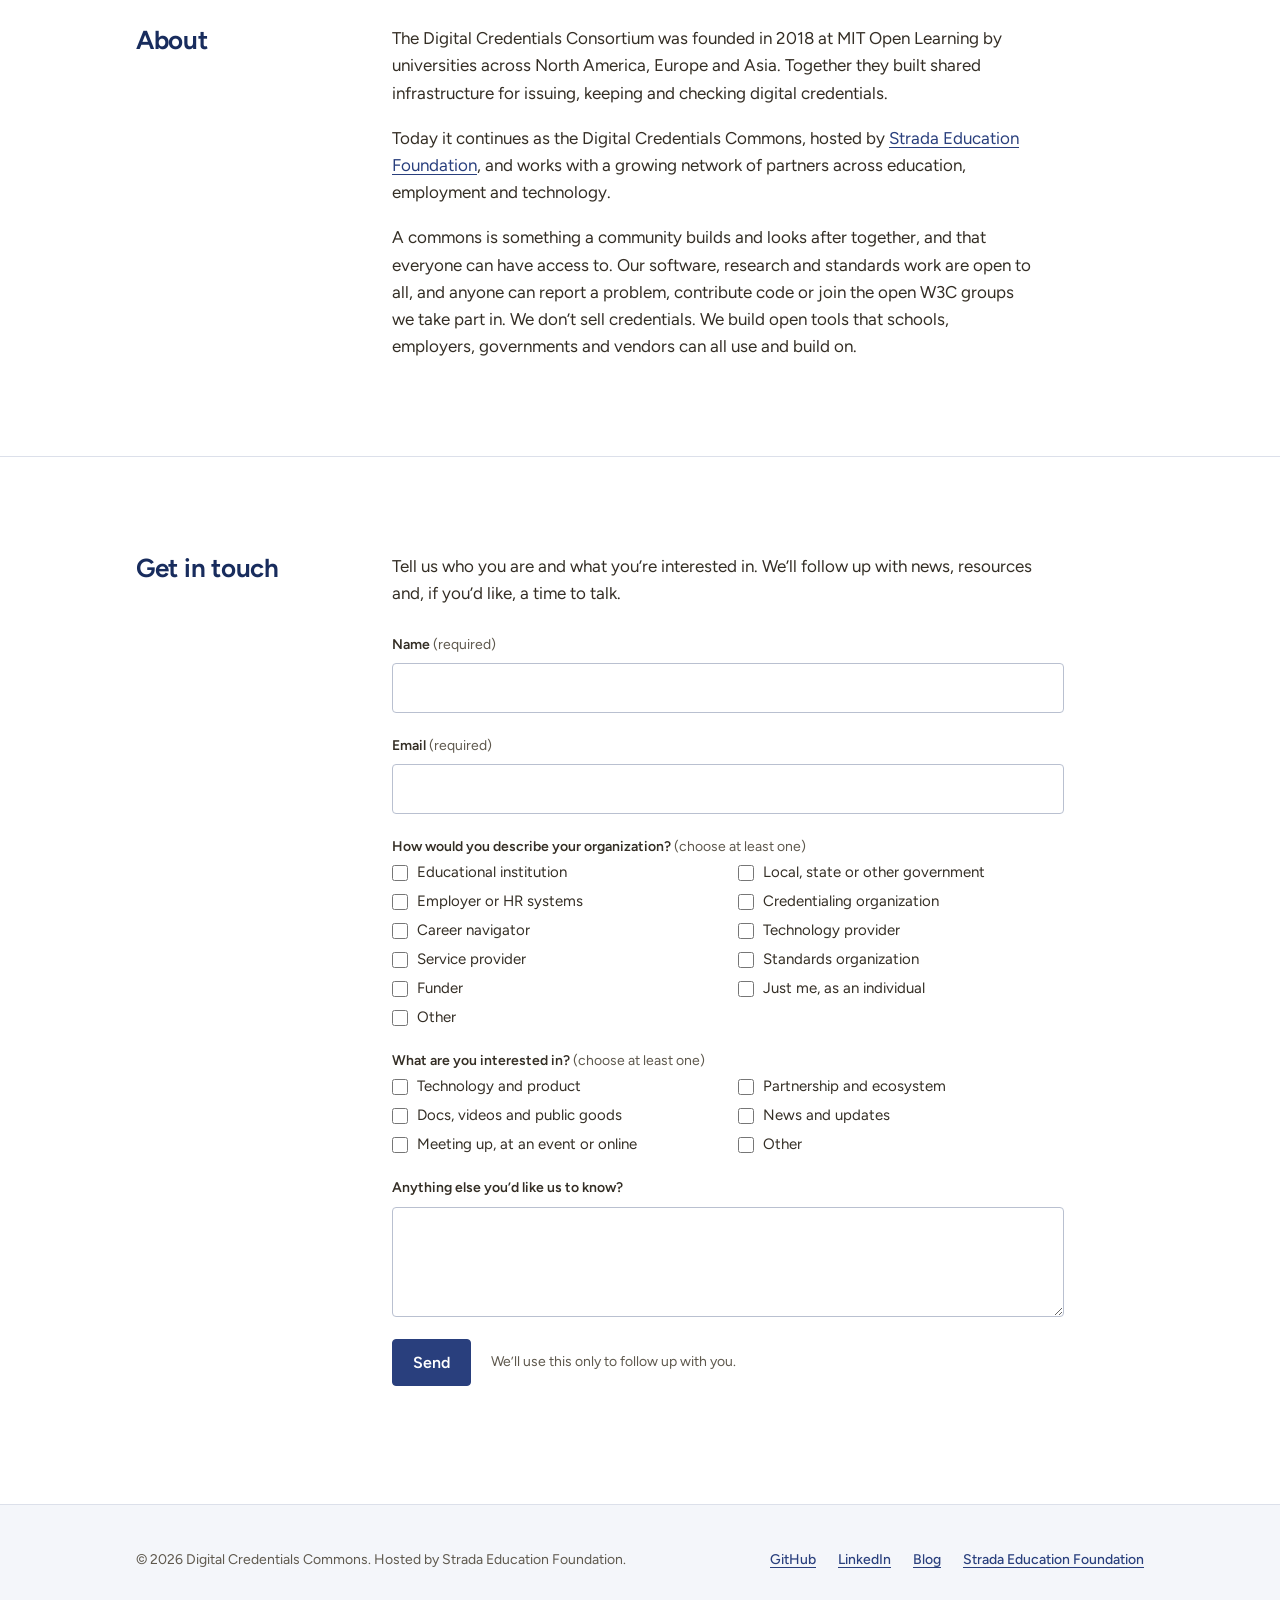
==== commit 3350b66e: "Add a standards page with the problem types our software reports Co-Authored-By: Claude Opus 5.5 <no" ====
--- a/index.html
+++ b/index.html
@@ -8,7 +8,7 @@
 <meta name="theme-color" content="#FFFFFF">
 <meta property="og:type" content="website">
 <meta property="og:title" content="Digital Credentials Commons">
-<meta property="og:description" content="Digital credentials that go where you go. Portable, private, and instantly verifiable.">
+<meta property="og:description" content="Digital credentials that go where you go. Portable, private and instantly verifiable.">
 <meta property="og:url" content="https://dccommons.org/">
 <meta property="og:image" content="https://dccommons.org/android-chrome-512x512.png">
 <link rel="icon" href="favicon.ico" sizes="any">
@@ -39,19 +39,9 @@
       <a href="#work">Our work</a>
       <a href="/standards">Standards</a>
       <a href="#about">About</a>
-      <a href="#team">Our team</a>
       <a class="nav-contact" href="#contact">Get in touch</a>
-      <button type="button" class="menu-btn" id="menuBtn" aria-expanded="false" aria-controls="mobileMenu">Menu</button>
     </nav>
   </div>
-  <nav class="mobile-menu" id="mobileMenu" aria-label="Sections menu" hidden>
-    <ul>
-      <li><a href="#how">How it works</a></li>
-      <li><a href="#work">Our work</a></li>
-      <li><a href="#about">About</a></li>
-      <li><a href="#team">Our team</a></li>
-    </ul>
-  </nav>
 </header>
 
 <main id="top">
@@ -60,12 +50,13 @@
   <div class="wrap hero-grid">
     <div class="hero-text">
       <h1>Digital credentials that go where you go</h1>
-      <p class="tagline">Portable, private, and instantly verifiable.</p>
-      <p class="lead">A diploma, certificate, license, or badge can now carry its own proof along with rich detail about the skills behind it. Share it, and anyone can check that it&rsquo;s real.</p>
+      <p class="tagline">Portable, private and instantly verifiable.</p>
+      <p class="lead">A diploma, certificate, license or badge can now carry its own proof along with rich detail about the skills behind it. Share it, and anyone can check that it&rsquo;s real.</p>
       <div class="actions">
         <a class="btn btn-primary" href="#try" data-feature="sample">Get a sample credential</a>
         <a class="btn btn-secondary hero-contact" href="#contact">Get in touch</a>
       </div>
+      <p class="lineage">Formerly the <a href="https://dcconsortium.org/" target="_blank" rel="noopener">Digital Credentials Consortium at MIT</a>, now hosted by Strada Education Foundation.</p>
     </div>
 
     <figure class="demo" aria-label="Example: a digital credential being checked">
@@ -105,10 +96,6 @@
         </ul>
       </div>
     </figure>
-
-    <div class="who-block">
-      <p class="who" id="who">Digital Credentials Commons (DCC) is a growing community of institutions, organizations, vendors, and learners that are advancing the use of privacy-first, portable, verifiable digital credentials.</p>
-    </div>
   </div>
 </section>
 
@@ -117,13 +104,13 @@
     <div class="sec">
       <div class="sec-head"><h2>How it works</h2></div>
       <div class="sec-body">
-        <p>A digital credential can be a record of something you&rsquo;ve accomplished, such as a degree, a completed course, or a job you&rsquo;ve held. The organization behind it signs it digitally, and that signature stays attached to the record.</p>
+        <p>A digital credential is a record of something you&rsquo;ve accomplished, such as a degree, a completed course or a job you&rsquo;ve held. The organization behind it signs it digitally, and that signature stays attached to the record.</p>
         <ol class="steps">
-          <li><strong>You receive it.</strong><span>A school, training program, or employer issues the credential to you.</span></li>
+          <li><strong>You receive it.</strong><span>A school, training program or employer issues the credential to you.</span></li>
           <li><strong>You keep it.</strong><span>It goes into a digital wallet with your other credentials, and you decide who sees it.</span></li>
-          <li><strong>You share it.</strong><span>Send it to an employer, a school, or anyone else. They can check it themselves, on the spot.</span></li>
+          <li><strong>You share it.</strong><span>Send it to an employer, a school or anyone else. They can check it themselves, on the spot.</span></li>
         </ol>
-        <p>The DCC implements and encourages the use of W3C Verifiable Credentials and 1EdTech Open Badges, because open standards mean digital credentials can be used across the web. They work from one system to the next, not only where they were issued. These standards also give learners verifiable achievements they can access right away, with control over who or what has access to them.</p>
+        <p>That&rsquo;s why it&rsquo;s called a verifiable credential. Because it&rsquo;s built on open standards, it can be checked anywhere, not only where it was issued.</p>
 
         <div class="try" id="try" data-feature="sample">
           <div class="try-text">
@@ -154,23 +141,19 @@
     <div class="sec">
       <div class="sec-head"><h2>Our work</h2></div>
       <div class="sec-body">
-        <p>At the center of our work is a simple goal: <strong>empowering learners</strong> to have real access to and control over their credential data, so they can store and share their achievements wherever opportunity takes them.</p>
-        <p>We bring together the people and organizations working toward that goal. If you&rsquo;re new to this, we&rsquo;ll help you figure out where to start.</p>
-
-        <div class="part">
-          <h3>Open standards</h3>
-          <p>Standards are shaped by whoever takes part. We take part on behalf of learners, the organizations that serve them, and the vendors that build for them, in the <a href="https://www.w3.org/community/credentials/" target="_blank" rel="noopener">W3C Credentials Community Group</a> and <a href="https://www.1edtech.org/standards/open-badges" target="_blank" rel="noopener">1EdTech&rsquo;s work on Open Badges</a>.</p>
+        <p>At the center of our work is a simple goal: empowering learners to have real access to and control over their credential data, so they can store and share their achievements wherever opportunity takes them.</p>
+        <p>Digital Credentials Commons brings together the people and organizations working toward that goal and helps advance understanding and adoption of digital credentials. If you&rsquo;re new to this, we&rsquo;ll help you figure out where to start.</p>
+
+        <div class="part">
+          <h3>We help shape the standards</h3>
+          <p>Standards are shaped by whoever takes part. We take part on behalf of learners, the organizations that serve them and the vendors that build for them, in the <a href="https://w3c-ccg.github.io/vc-ed/" target="_blank" rel="noopener">W3C Verifiable Credentials for Education Task Force</a>, the <a href="https://www.w3.org/community/credentials/" target="_blank" rel="noopener">W3C Credentials Community Group</a> and <a href="https://www.1edtech.org/standards/open-badges" target="_blank" rel="noopener">1EdTech&rsquo;s work on Open Badges</a>.</p>
           <p>See <a href="/standards">which standards we support</a>, the version of each, and how far our support goes.</p>
         </div>
 
         <div class="part">
-          <h3>Open-source software</h3>
+          <h3>We build open-source software</h3>
           <p>Everything we build is freely available and open source. You&rsquo;ll find all of it at <a href="https://github.com/digitalcredentials" target="_blank" rel="noopener">github.com/digitalcredentials</a>.</p>
           <div class="tools">
-            <div class="tool">
-              <span class="tool-name">Issuing service and libraries</span>
-              <p>Tools for issuing credentials from your own systems, either as a standalone service or built into software you already run.</p>
-            </div>
             <div class="tool">
               <span class="tool-name">Learner Credential Wallet</span>
               <p>A wallet for keeping and sharing your credentials on your phone, for iOS and Android. We&rsquo;re also building a new web version. <a href="#contact">Get in touch</a> to hear more about it.</p>
@@ -181,12 +164,26 @@
               <p>A free website for checking whether a credential is real, with no account needed.</p>
               <div class="tool-links"><a href="https://verifierplus.org" target="_blank" rel="noopener">verifierplus.org</a></div>
             </div>
-          </div>
-        </div>
-
-        <div class="part">
-          <h3>Issuer trust</h3>
-          <p>The Issuer Identity Registry, developed with <a href="https://credentialengine.org/" target="_blank" rel="noopener">Credential Engine</a>, helps anyone checking a credential confirm the identity of the organization that issued it. Learner Credential Wallet and VerifierPlus check it automatically.</p>
+            <div class="tool">
+              <span class="tool-name">Issuing service and libraries</span>
+              <p>Tools for issuing credentials from your own systems, either as a standalone service or built into software you already run.</p>
+            </div>
+            <div class="tool">
+              <span class="tool-name">Wallet Attached Storage</span>
+              <p>A secure, API-based way to store and share digital credentials. We wrote the specification, now hosted by the W3C Credentials Community Group, and the new web version of Learner Credential Wallet is being built on it.</p>
+              <div class="tool-links"><a href="https://w3c-ccg.github.io/wallet-attached-storage-spec/" target="_blank" rel="noopener">Specification</a><a href="https://github.com/digitalcredentials/was-server-aws" target="_blank" rel="noopener">Code</a></div>
+            </div>
+          </div>
+        </div>
+
+        <div class="part">
+          <h3>We run shared services</h3>
+          <p>Today that means the Issuer Identity Registry, which helps anyone checking a credential confirm who issued it. Learner Credential Wallet and VerifierPlus check it automatically.</p>
+        </div>
+
+        <div class="part">
+          <h3>Beyond education</h3>
+          <p>Verifiable credentials began as a way for people to carry records of what they&rsquo;d learned, but the approach works for anything that matters: a professional license, an employment record, a permit. In California, for example, the DMV&rsquo;s digital driver&rsquo;s license is also available as a verifiable credential. We focus on learning and work because that&rsquo;s where our community is. The standards we help shape, and the software and services we develop, apply far more widely.</p>
         </div>
       </div>
     </div>
@@ -198,61 +195,9 @@
     <div class="sec">
       <div class="sec-head"><h2>About</h2></div>
       <div class="sec-body">
-        <p>The <a href="https://dcconsortium.org/" target="_blank" rel="noopener">Digital Credentials Consortium</a> was founded in 2018 at MIT Open Learning by a group of member universities across North America, Europe, and Asia. Together they built shared infrastructure for issuing, keeping, and checking digital credentials.</p>
-        <p>Today it continues as Digital Credentials Commons, hosted by <a href="https://www.strada.org/" target="_blank" rel="noopener">Strada Education Foundation</a>. We&rsquo;re a membership organization and a community of partners across education, employment, government, and technology.</p>
-        <p>We contribute to open standards and develop open-source software. We also provide technology services and consulting to help organizations adopt digital credentials.</p>
-        <p>If you&rsquo;re an organization or vendor interested in working with us, <a href="#contact">let us know</a>.</p>
-      </div>
-    </div>
-  </div>
-</section>
-<section id="team">
-  <div class="wrap">
-    <div class="sec">
-      <div class="sec-head"><h2>Our team</h2></div>
-      <div class="sec-body">
-        <ul class="team">
-          <li class="person">
-            <img class="person-photo" src="assets/img/team/kerri.jpg" alt="" width="112" height="112" loading="lazy">
-            <div class="person-text">
-              <span class="person-name">Kerri Lemoie</span>
-              <span class="person-role">Executive Director</span>
-              <a class="person-link" href="https://www.linkedin.com/in/kerrilemoie/" target="_blank" rel="noopener" aria-label="Kerri Lemoie on LinkedIn">LinkedIn</a>
-            </div>
-          </li>
-          <li class="person">
-            <img class="person-photo" src="assets/img/team/james.jpg" alt="" width="112" height="112" loading="lazy">
-            <div class="person-text">
-              <span class="person-name">James Chartrand</span>
-              <span class="person-role">Chief Solutions Architect</span>
-              <a class="person-link" href="https://www.linkedin.com/in/james-chartrand-4544b717/" target="_blank" rel="noopener" aria-label="James Chartrand on LinkedIn">LinkedIn</a>
-            </div>
-          </li>
-          <li class="person">
-            <img class="person-photo" src="assets/img/team/nate.jpg" alt="" width="112" height="112" loading="lazy">
-            <div class="person-text">
-              <span class="person-name">Nate Otto</span>
-              <span class="person-role">Chief Standards Architect</span>
-              <a class="person-link" href="https://www.linkedin.com/in/nateotto/" target="_blank" rel="noopener" aria-label="Nate Otto on LinkedIn">LinkedIn</a>
-            </div>
-          </li>
-          <li class="person">
-            <img class="person-photo" src="assets/img/team/sunny.jpg" alt="" width="112" height="112" loading="lazy">
-            <div class="person-text">
-              <span class="person-name">Sunny Lee</span>
-              <span class="person-role">Principal Product Manager</span>
-              <a class="person-link" href="https://www.linkedin.com/in/threeqube/" target="_blank" rel="noopener" aria-label="Sunny Lee on LinkedIn">LinkedIn</a>
-            </div>
-          </li>
-          <li class="person">
-            <img class="person-photo" src="assets/img/team/rachel.jpg" alt="" width="112" height="112" loading="lazy">
-            <div class="person-text">
-              <span class="person-name">Rachel Scherer</span>
-              <span class="person-role">Strategy Advisor</span>
-              <a class="person-link" href="https://www.linkedin.com/in/rachelpscherer/" target="_blank" rel="noopener" aria-label="Rachel Scherer on LinkedIn">LinkedIn</a>
-            </div>
-          </li>
-        </ul>
+        <p>The Digital Credentials Consortium was founded in 2018 at MIT Open Learning by universities across North America, Europe and Asia. Together they built shared infrastructure for issuing, keeping and checking digital credentials.</p>
+        <p>Today it continues as the Digital Credentials Commons, hosted by <a href="https://www.strada.org/" target="_blank" rel="noopener">Strada Education Foundation</a>, and works with a growing network of partners across education, employment and technology.</p>
+        <p>A commons is something a community builds and looks after together, and that everyone can have access to. Our software, research and standards work are open to all, and anyone can report a problem, contribute code or join the open W3C groups we take part in. We don&rsquo;t sell credentials. We build open tools that schools, employers, governments and vendors can all use and build on.</p>
       </div>
     </div>
   </div>
@@ -262,7 +207,7 @@
     <div class="sec">
       <div class="sec-head"><h2>Get in touch</h2></div>
       <div class="sec-body">
-        <p>Tell us who you are and what you&rsquo;re interested in. We&rsquo;ll follow up with news and resources, and set up a time to talk if you&rsquo;d like.</p>
+        <p>Tell us who you are and what you&rsquo;re interested in. We&rsquo;ll follow up with news, resources and, if you&rsquo;d like, a time to talk.</p>
         <form class="contact" id="contactForm" method="post" novalidate>
           <div class="field">
             <label for="f-name">Name <span class="req">(required)</span></label>
@@ -276,7 +221,7 @@
             <legend>How would you describe your organization? <span class="req">(choose at least one)</span></legend>
             <div class="checks">
               <label><input type="checkbox" id="f-org-1" name="org" value="Educational Institution"> Educational institution</label>
-              <label><input type="checkbox" id="f-org-2" name="org" value="Local, State, or Other Government"> Local, state, or other government</label>
+              <label><input type="checkbox" id="f-org-2" name="org" value="Local, State, or Other Government"> Local, state or other government</label>
               <label><input type="checkbox" id="f-org-3" name="org" value="Employer / HR Systems"> Employer or HR systems</label>
               <label><input type="checkbox" id="f-org-4" name="org" value="Credentialing Organization"> Credentialing organization</label>
               <label><input type="checkbox" id="f-org-5" name="org" value="Career Navigator"> Career navigator</label>
@@ -293,18 +238,14 @@
             <legend>What are you interested in? <span class="req">(choose at least one)</span></legend>
             <div class="checks">
               <label><input type="checkbox" id="f-int-1" name="interest" value="Technology and Product"> Technology and product</label>
-              <label><input type="checkbox" id="f-int-2" name="interest" value="Membership and Ecosystem"> Membership and ecosystem</label>
-              <label><input type="checkbox" id="f-int-3" name="interest" value="Docs, Videos, and Public Goods"> Docs, videos, and public goods</label>
+              <label><input type="checkbox" id="f-int-2" name="interest" value="Membership and Ecosystem"> Partnership and ecosystem</label>
+              <label><input type="checkbox" id="f-int-3" name="interest" value="Docs, Videos, and Public Goods"> Docs, videos and public goods</label>
+              <label><input type="checkbox" id="f-int-4" name="interest" value="Newsletters and Updates"> News and updates</label>
               <label><input type="checkbox" id="f-int-5" name="interest" value="Scheduling a meeting or event meetup"> Meeting up, at an event or online</label>
               <label><input type="checkbox" id="f-int-other" name="interest" value="__other_option__" data-other="f-int-other-text"> Other</label>
             </div>
             <input type="text" id="f-int-other-text" class="other-text" name="intOther" aria-label="Describe your interest" placeholder="Describe your interest" hidden>
           </fieldset>
-          <div class="field">
-            <div class="checks single">
-              <label><input type="checkbox" id="f-newsletter" name="newsletter" value="Yes, send me the newsletter."> Check here if you&rsquo;d like to receive our newsletter.</label>
-            </div>
-          </div>
           <div class="field">
             <label for="f-note">Anything else you&rsquo;d like us to know?</label>
             <textarea id="f-note" name="note"></textarea>
--- a/assets/css/site.css
+++ b/assets/css/site.css
@@ -22,8 +22,7 @@
   --step-3:clamp(2.25rem,5.2vw,3.5rem);
   --measure:40rem;
   --wrap:68rem;
-  --header-h:72px;         /* sticky header height; anchors and sticky titles clear it */
-  --sec-space:clamp(40px,6vw,72px); /* space on each side of a section divider */
+  --header-h:64px;         /* sticky header height; anchors and sticky titles clear it */
 }
 *{box-sizing:border-box}
 html{scroll-behavior:smooth;scroll-padding-top:var(--header-h)}
@@ -47,50 +46,19 @@
 .site-header{position:sticky;top:0;z-index:10;background:var(--paper);border-bottom:1px solid var(--rule)}
 .site-header .wrap{display:flex;align-items:center;justify-content:space-between;gap:16px 32px;min-height:var(--header-h)}
 .logo{display:block;line-height:0}
-.logo img{width:auto;height:48px;display:block}
+.logo img{width:auto;height:40px;display:block}
 .site-nav{display:flex;gap:6px 26px;flex-wrap:wrap;font-size:var(--step--1);font-weight:500}
 .site-nav a{color:var(--ink);text-decoration:none;display:inline-block;padding-block:12px}
 .site-nav a:hover{color:var(--indigo);text-decoration:underline}
 .site-nav a.nav-contact{color:var(--indigo);font-weight:600}
-/* phones: "Get in touch" stays in view, and "Menu" opens the section links under the header */
-.site-nav{align-items:center}
-.menu-btn{
-  display:none;font:inherit;font-size:var(--step--1);font-weight:500;color:var(--ink);
-  background:none;border:0;padding:12px 2px;cursor:pointer;
-}
-.menu-btn:hover{color:var(--indigo);text-decoration:underline}
-.mobile-menu{display:none}
-/* the "Menu" button takes over before the five section links would wrap */
-@media (max-width:960px){
-  .site-nav{gap:6px 22px}
+@media (max-width:760px){
+  .logo img{height:44px}
   .site-nav a:not(.nav-contact){display:none}
-  .menu-btn{display:inline-block}
-  .mobile-menu{
-    display:block;position:absolute;left:0;right:0;top:100%;
-    background:var(--paper);border-bottom:1px solid var(--rule);
-    box-shadow:0 18px 30px -24px rgba(24,44,93,.45);
-  }
-  .mobile-menu[hidden]{display:none}
-  .mobile-menu ul{list-style:none;margin:0;padding:4px clamp(16px,4vw,40px) 8px}
-  .mobile-menu a{display:block;padding-block:14px;border-top:1px solid var(--rule);color:var(--ink);font-weight:500;text-decoration:none}
-  .mobile-menu li:first-child a{border-top:0}
-  .mobile-menu a:hover{color:var(--indigo)}
-}
-@media (max-width:760px){
-  /* the logo gives way first, so "Get in touch" and "Menu" stay on one line down to 320px */
-  .site-header .wrap{flex-wrap:nowrap;gap:12px}
-  .logo{flex:0 1 auto;min-width:0}
-  .logo img{height:auto;width:100%;max-width:178px}
-  .site-nav{flex:none;flex-wrap:nowrap;gap:6px 18px}
-  /* the header already has "Get in touch", so the hero goes straight from the intro to the example */
-  .hero .hero-contact{display:none}
-  #page[data-sample="off"] .actions{display:none}
 }
 
 /* sections, all on one grid */
 main{display:flex;flex-direction:column}
-/* one spacing value above and below every section divider, desktop and phones */
-section{padding-block:var(--sec-space)}
+section{padding-block:clamp(56px,8vw,96px)}
 section + section{border-top:1px solid var(--rule)}
 h2{font-size:var(--step-2);line-height:1.2;letter-spacing:-.01em}
 h3{font-size:var(--step-1);line-height:1.3}
@@ -103,7 +71,7 @@
 @media (max-width:820px){.sec{grid-template-columns:minmax(0,1fr)}}
 
 /* hero */
-.hero{padding-block:clamp(44px,7vw,96px) var(--sec-space)}
+.hero{padding-block:clamp(44px,7vw,96px) clamp(48px,7vw,96px)}
 .hero-grid{display:grid;grid-template-columns:minmax(0,1.1fr) minmax(0,.9fr);gap:clamp(36px,6vw,88px);align-items:center}
 @media (max-width:880px){.hero-grid{grid-template-columns:minmax(0,1fr)}}
 .hero-text{min-width:0;display:flex;flex-direction:column;gap:20px}
@@ -122,17 +90,10 @@
 .btn-primary:hover,#page[data-sample="off"] .hero-contact:hover{background:var(--indigo-deep);border-color:var(--indigo-deep);color:#FFFFFF;text-decoration:none}
 .btn-secondary{background:var(--paper);color:var(--indigo)}
 .btn-secondary:hover{background:var(--wash);color:var(--indigo-deep);text-decoration:none}
-/* who we are: a full-width outlined callout under both hero columns; on phones it comes after the example */
-.hero-grid{grid-template-areas:"text demo" "who who";row-gap:clamp(20px,2.5vw,32px)}
-.hero-text{grid-area:text}
-.demo{grid-area:demo}
-@media (max-width:880px){.hero-grid{grid-template-areas:"text" "demo" "who"}.who-block{margin-top:16px}}
-.who-block{
-  grid-area:who;min-width:0;
-  padding:12px 16px;
-  border:1px solid var(--rule);border-radius:6px;
-}
-.who{font-size:var(--step-0);line-height:1.6;color:var(--indigo-deep);font-weight:500;max-width:60rem}
+.lineage{
+  margin-top:6px;padding-top:16px;border-top:1px solid var(--rule);
+  font-size:var(--step--1);color:var(--ink-2);max-width:30rem;
+}
 
 /* the example credential */
 .demo{margin:0;min-width:0;display:flex;flex-direction:column;gap:10px;max-width:28rem;width:100%;justify-self:end}
@@ -216,10 +177,8 @@
 
 /* our work */
 .part{display:flex;flex-direction:column;gap:14px;padding-top:28px;margin-top:12px;border-top:1px solid var(--rule)}
-/* the products sit indented under "Open-source software", on a left rule, so they read as part of it */
-.tools{display:flex;flex-direction:column;margin-top:4px;margin-left:clamp(4px,1.5vw,16px);padding-left:clamp(16px,2.5vw,24px);border-left:2px solid var(--rule)}
+.tools{display:flex;flex-direction:column;margin-top:4px}
 .tool{padding-block:14px;border-top:1px solid var(--rule);display:flex;flex-direction:column;gap:4px}
-.tool:first-child{border-top:0;padding-top:2px}
 .tool:last-child{padding-bottom:0}
 .tool-name{font-weight:650;color:var(--indigo-deep)}
 .tool-links{font-size:var(--step--1);display:flex;flex-wrap:wrap;gap:0 18px;font-weight:500}
@@ -240,7 +199,6 @@
 @media (max-width:520px){.checks{grid-template-columns:minmax(0,1fr)}}
 .checks label{display:flex;gap:9px;align-items:flex-start;font-weight:400;font-size:.9375rem;color:var(--ink);line-height:1.4;cursor:pointer}
 .checks input{margin:3px 0 0;width:16px;height:16px;accent-color:var(--indigo);flex:none}
-.checks.single{grid-template-columns:minmax(0,1fr)}
 .other-text{margin-top:6px}
 .hp{position:absolute;left:-9999px;width:1px;height:1px;overflow:hidden}
 .form-foot{display:flex;flex-wrap:wrap;align-items:center;gap:12px 20px}
@@ -251,23 +209,6 @@
 .status.err{color:#9B2C2C}
 .field-error{margin:2px 0 0;font-size:var(--step--1);font-weight:500;color:#9B2C2C}
 .btn:disabled{opacity:.7;cursor:progress}
-
-/* our team: photo, name, role and LinkedIn; five across on wider screens, three on mid-size, a list on phones */
-.team{list-style:none;margin:0;padding:0;display:grid;grid-template-columns:repeat(5,minmax(0,1fr));gap:28px 24px}
-.person{display:flex;flex-direction:column;gap:12px;min-width:0}
-.person-photo{display:block;width:100%;max-width:112px;height:auto;aspect-ratio:1;border-radius:50%;object-fit:cover;background:var(--wash);border:1px solid var(--rule)}
-.person-text{display:flex;flex-direction:column;gap:2px;min-width:0}
-.person-name{font-weight:650;color:var(--indigo-deep);line-height:1.3}
-.person-role{font-size:var(--step--1);color:var(--ink-2);line-height:1.4}
-.person-link{align-self:flex-start;font-size:var(--step--1);font-weight:500;padding-block:6px}
-#team .sec-body{container-type:inline-size}
-@container (max-width:640px){.team{grid-template-columns:repeat(3,minmax(0,1fr))}}
-@media (max-width:520px){
-  .team{grid-template-columns:minmax(0,1fr);gap:0}
-  .person{flex-direction:row;align-items:center;gap:16px;padding-block:14px;border-top:1px solid var(--rule)}
-  .person:first-child{border-top:0;padding-top:0}
-  .person-photo{width:72px;flex:none}
-}
 
 /* standards page: a title band, the status legend, the standards table and the problem types */
 .site-nav a[aria-current="page"]{color:var(--indigo)}
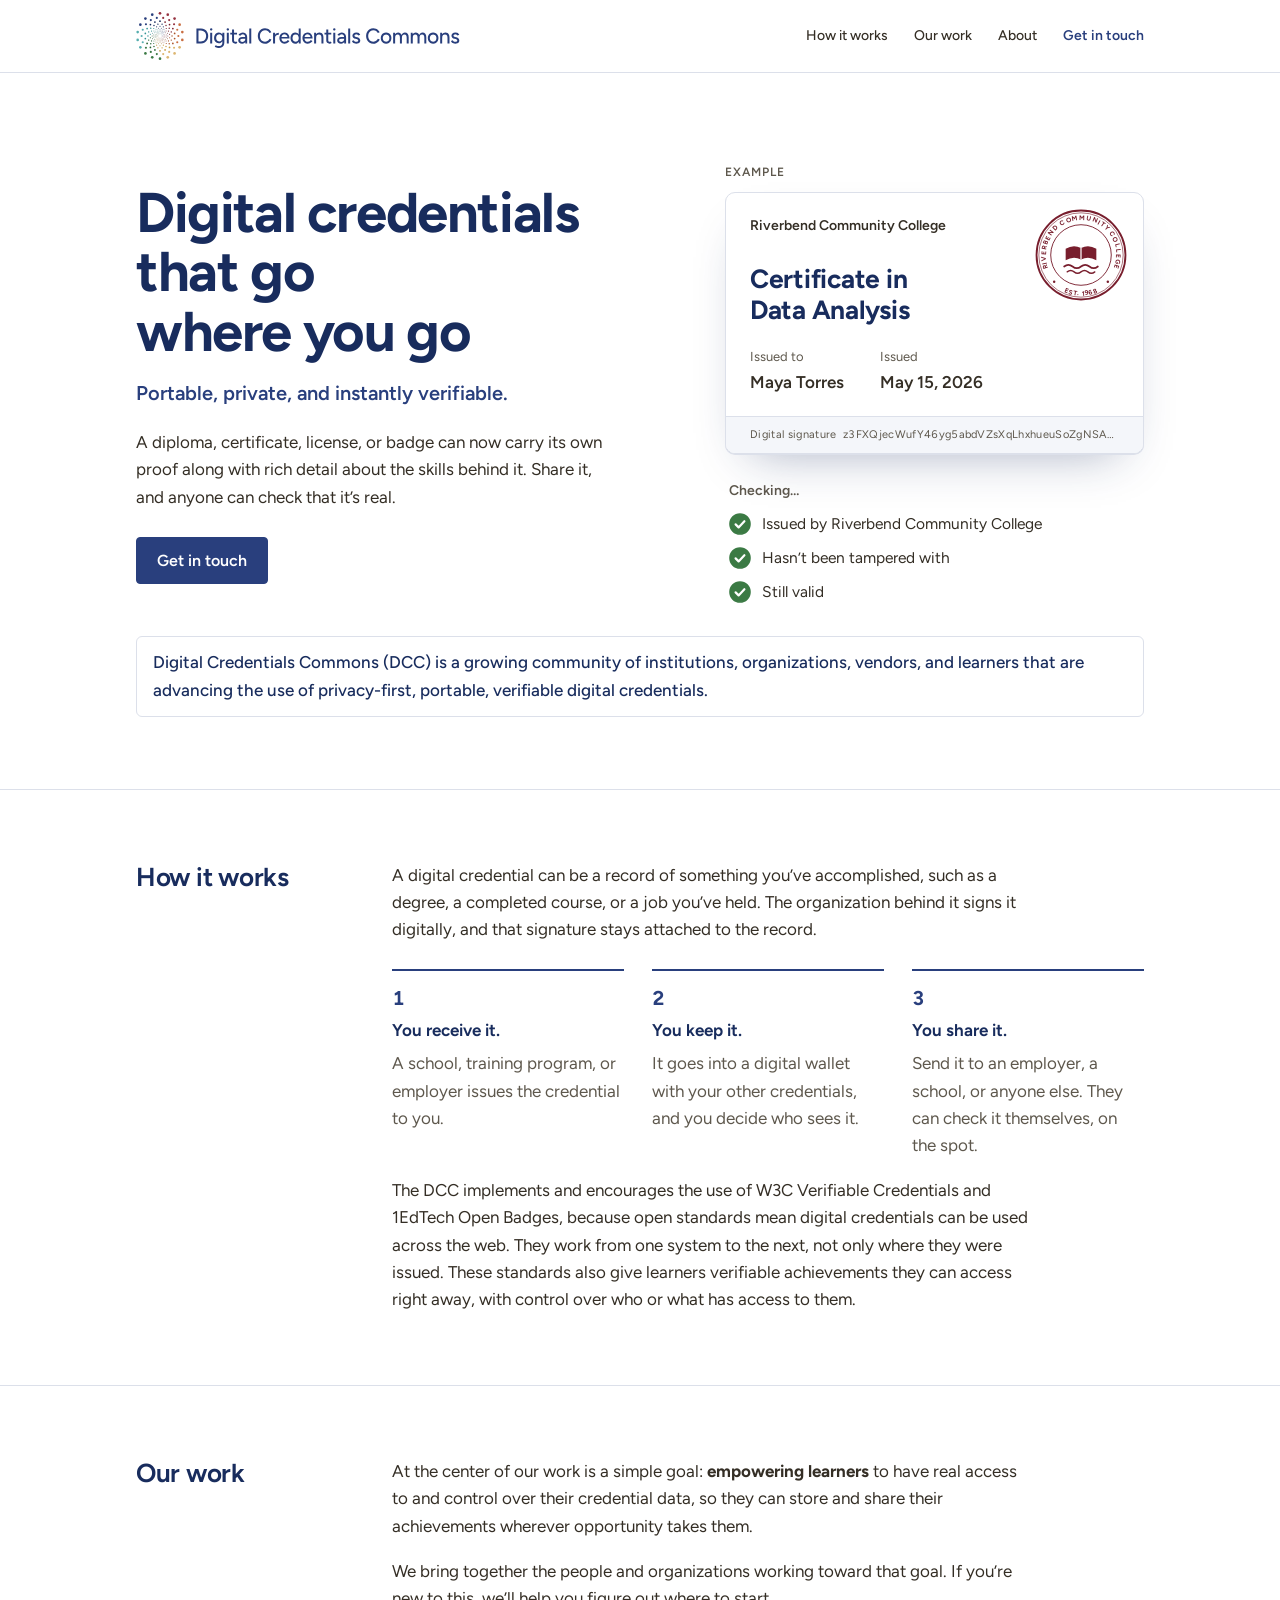
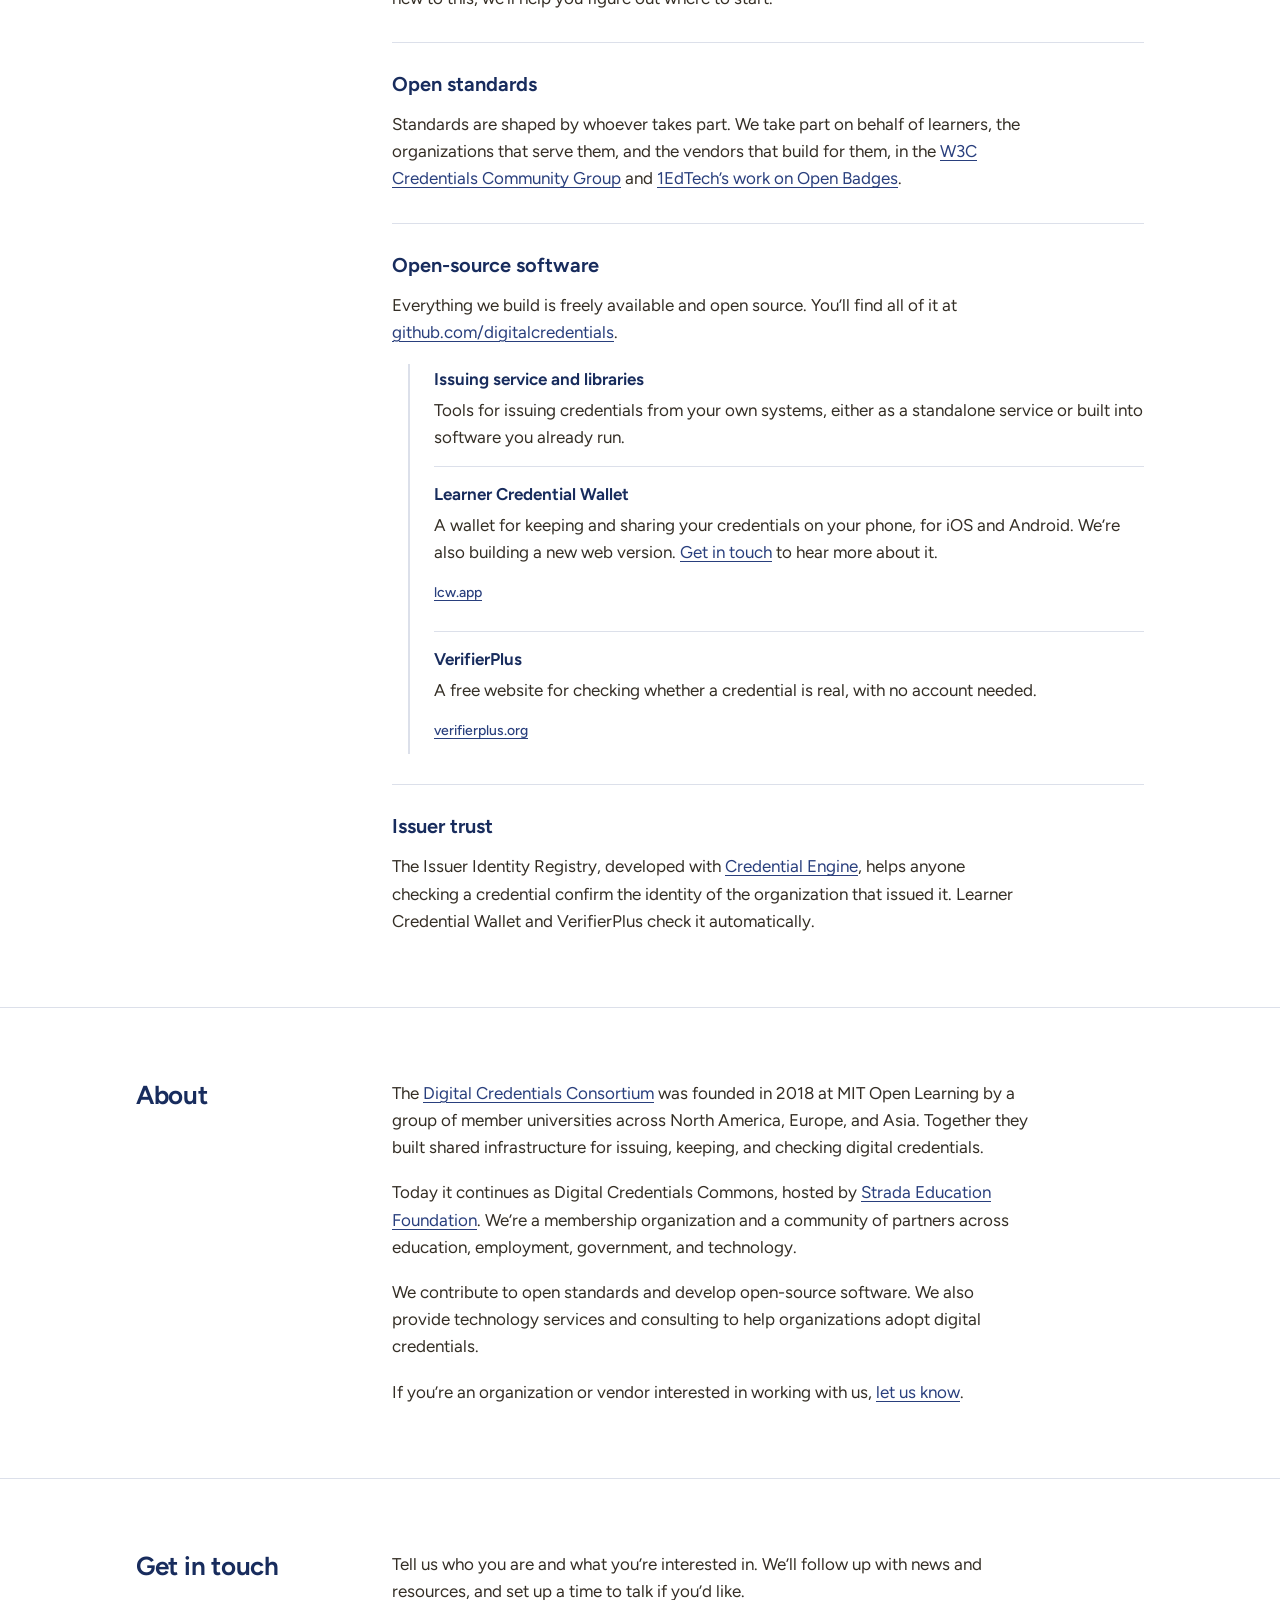
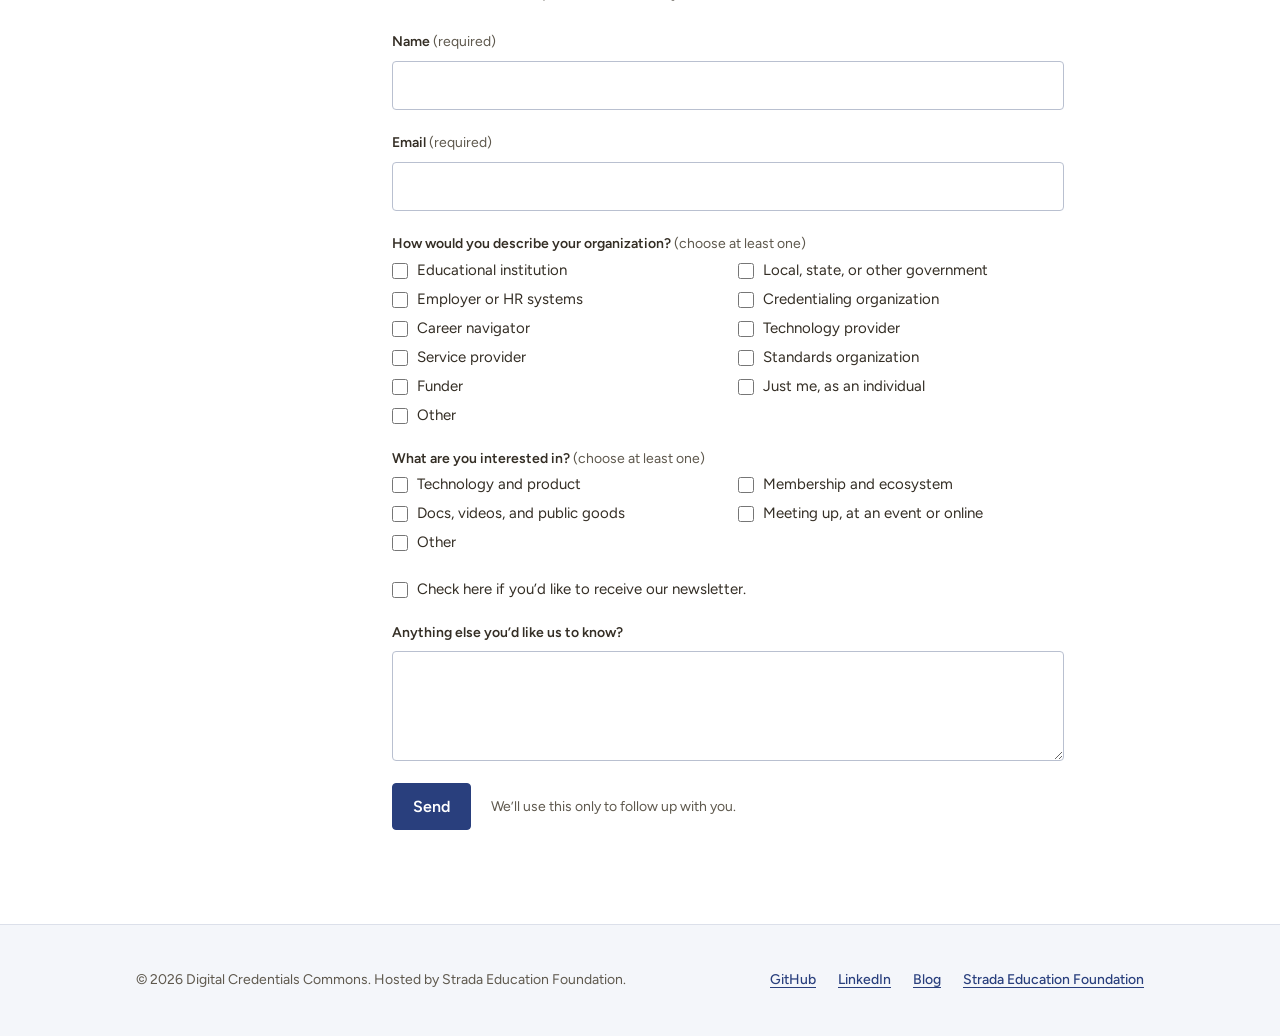
==== commit 66d82cad: "Round 2: phone menu, who-we-are callout, and copy updates Mobile: a "Menu" button next to "Get in to" ====
--- a/index.html
+++ b/index.html
@@ -8,7 +8,7 @@
 <meta name="theme-color" content="#FFFFFF">
 <meta property="og:type" content="website">
 <meta property="og:title" content="Digital Credentials Commons">
-<meta property="og:description" content="Digital credentials that go where you go. Portable, private and instantly verifiable.">
+<meta property="og:description" content="Digital credentials that go where you go. Portable, private, and instantly verifiable.">
 <meta property="og:url" content="https://dccommons.org/">
 <meta property="og:image" content="https://dccommons.org/android-chrome-512x512.png">
 <link rel="icon" href="favicon.ico" sizes="any">
@@ -37,11 +37,18 @@
     <nav class="site-nav" aria-label="Sections">
       <a href="#how">How it works</a>
       <a href="#work">Our work</a>
-      <a href="/standards">Standards</a>
       <a href="#about">About</a>
       <a class="nav-contact" href="#contact">Get in touch</a>
+      <button type="button" class="menu-btn" id="menuBtn" aria-expanded="false" aria-controls="mobileMenu">Menu</button>
     </nav>
   </div>
+  <nav class="mobile-menu" id="mobileMenu" aria-label="Sections" hidden>
+    <ul>
+      <li><a href="#how">How it works</a></li>
+      <li><a href="#work">Our work</a></li>
+      <li><a href="#about">About</a></li>
+    </ul>
+  </nav>
 </header>
 
 <main id="top">
@@ -50,13 +57,12 @@
   <div class="wrap hero-grid">
     <div class="hero-text">
       <h1>Digital credentials that go where you go</h1>
-      <p class="tagline">Portable, private and instantly verifiable.</p>
-      <p class="lead">A diploma, certificate, license or badge can now carry its own proof along with rich detail about the skills behind it. Share it, and anyone can check that it&rsquo;s real.</p>
+      <p class="tagline">Portable, private, and instantly verifiable.</p>
+      <p class="lead">A diploma, certificate, license, or badge can now carry its own proof along with rich detail about the skills behind it. Share it, and anyone can check that it&rsquo;s real.</p>
       <div class="actions">
         <a class="btn btn-primary" href="#try" data-feature="sample">Get a sample credential</a>
         <a class="btn btn-secondary hero-contact" href="#contact">Get in touch</a>
       </div>
-      <p class="lineage">Formerly the <a href="https://dcconsortium.org/" target="_blank" rel="noopener">Digital Credentials Consortium at MIT</a>, now hosted by Strada Education Foundation.</p>
     </div>
 
     <figure class="demo" aria-label="Example: a digital credential being checked">
@@ -96,6 +102,10 @@
         </ul>
       </div>
     </figure>
+
+    <div class="who-block">
+      <p class="who" id="who">Digital Credentials Commons (DCC) is a growing community of institutions, organizations, vendors, and learners that are advancing the use of privacy-first, portable, verifiable digital credentials.</p>
+    </div>
   </div>
 </section>
 
@@ -104,13 +114,13 @@
     <div class="sec">
       <div class="sec-head"><h2>How it works</h2></div>
       <div class="sec-body">
-        <p>A digital credential is a record of something you&rsquo;ve accomplished, such as a degree, a completed course or a job you&rsquo;ve held. The organization behind it signs it digitally, and that signature stays attached to the record.</p>
+        <p>A digital credential can be a record of something you&rsquo;ve accomplished, such as a degree, a completed course, or a job you&rsquo;ve held. The organization behind it signs it digitally, and that signature stays attached to the record.</p>
         <ol class="steps">
-          <li><strong>You receive it.</strong><span>A school, training program or employer issues the credential to you.</span></li>
+          <li><strong>You receive it.</strong><span>A school, training program, or employer issues the credential to you.</span></li>
           <li><strong>You keep it.</strong><span>It goes into a digital wallet with your other credentials, and you decide who sees it.</span></li>
-          <li><strong>You share it.</strong><span>Send it to an employer, a school or anyone else. They can check it themselves, on the spot.</span></li>
+          <li><strong>You share it.</strong><span>Send it to an employer, a school, or anyone else. They can check it themselves, on the spot.</span></li>
         </ol>
-        <p>That&rsquo;s why it&rsquo;s called a verifiable credential. Because it&rsquo;s built on open standards, it can be checked anywhere, not only where it was issued.</p>
+        <p>The DCC implements and encourages the use of W3C Verifiable Credentials and 1EdTech Open Badges, because open standards mean digital credentials can be used across the web. They work from one system to the next, not only where they were issued. These standards also give learners verifiable achievements they can access right away, with control over who or what has access to them.</p>
 
         <div class="try" id="try" data-feature="sample">
           <div class="try-text">
@@ -141,19 +151,22 @@
     <div class="sec">
       <div class="sec-head"><h2>Our work</h2></div>
       <div class="sec-body">
-        <p>At the center of our work is a simple goal: empowering learners to have real access to and control over their credential data, so they can store and share their achievements wherever opportunity takes them.</p>
-        <p>Digital Credentials Commons brings together the people and organizations working toward that goal and helps advance understanding and adoption of digital credentials. If you&rsquo;re new to this, we&rsquo;ll help you figure out where to start.</p>
+        <p>At the center of our work is a simple goal: <strong>empowering learners</strong> to have real access to and control over their credential data, so they can store and share their achievements wherever opportunity takes them.</p>
+        <p>We bring together the people and organizations working toward that goal. If you&rsquo;re new to this, we&rsquo;ll help you figure out where to start.</p>
 
         <div class="part">
-          <h3>We help shape the standards</h3>
-          <p>Standards are shaped by whoever takes part. We take part on behalf of learners, the organizations that serve them and the vendors that build for them, in the <a href="https://w3c-ccg.github.io/vc-ed/" target="_blank" rel="noopener">W3C Verifiable Credentials for Education Task Force</a>, the <a href="https://www.w3.org/community/credentials/" target="_blank" rel="noopener">W3C Credentials Community Group</a> and <a href="https://www.1edtech.org/standards/open-badges" target="_blank" rel="noopener">1EdTech&rsquo;s work on Open Badges</a>.</p>
-          <p>See <a href="/standards">which standards we support</a>, the version of each, and how far our support goes.</p>
+          <h3>Open standards</h3>
+          <p>Standards are shaped by whoever takes part. We take part on behalf of learners, the organizations that serve them, and the vendors that build for them, in the <a href="https://www.w3.org/community/credentials/" target="_blank" rel="noopener">W3C Credentials Community Group</a> and <a href="https://www.1edtech.org/standards/open-badges" target="_blank" rel="noopener">1EdTech&rsquo;s work on Open Badges</a>.</p>
         </div>
 
         <div class="part">
-          <h3>We build open-source software</h3>
+          <h3>Open-source software</h3>
           <p>Everything we build is freely available and open source. You&rsquo;ll find all of it at <a href="https://github.com/digitalcredentials" target="_blank" rel="noopener">github.com/digitalcredentials</a>.</p>
           <div class="tools">
+            <div class="tool">
+              <span class="tool-name">Issuing service and libraries</span>
+              <p>Tools for issuing credentials from your own systems, either as a standalone service or built into software you already run.</p>
+            </div>
             <div class="tool">
               <span class="tool-name">Learner Credential Wallet</span>
               <p>A wallet for keeping and sharing your credentials on your phone, for iOS and Android. We&rsquo;re also building a new web version. <a href="#contact">Get in touch</a> to hear more about it.</p>
@@ -164,26 +177,12 @@
               <p>A free website for checking whether a credential is real, with no account needed.</p>
               <div class="tool-links"><a href="https://verifierplus.org" target="_blank" rel="noopener">verifierplus.org</a></div>
             </div>
-            <div class="tool">
-              <span class="tool-name">Issuing service and libraries</span>
-              <p>Tools for issuing credentials from your own systems, either as a standalone service or built into software you already run.</p>
-            </div>
-            <div class="tool">
-              <span class="tool-name">Wallet Attached Storage</span>
-              <p>A secure, API-based way to store and share digital credentials. We wrote the specification, now hosted by the W3C Credentials Community Group, and the new web version of Learner Credential Wallet is being built on it.</p>
-              <div class="tool-links"><a href="https://w3c-ccg.github.io/wallet-attached-storage-spec/" target="_blank" rel="noopener">Specification</a><a href="https://github.com/digitalcredentials/was-server-aws" target="_blank" rel="noopener">Code</a></div>
-            </div>
           </div>
         </div>
 
         <div class="part">
-          <h3>We run shared services</h3>
-          <p>Today that means the Issuer Identity Registry, which helps anyone checking a credential confirm who issued it. Learner Credential Wallet and VerifierPlus check it automatically.</p>
-        </div>
-
-        <div class="part">
-          <h3>Beyond education</h3>
-          <p>Verifiable credentials began as a way for people to carry records of what they&rsquo;d learned, but the approach works for anything that matters: a professional license, an employment record, a permit. In California, for example, the DMV&rsquo;s digital driver&rsquo;s license is also available as a verifiable credential. We focus on learning and work because that&rsquo;s where our community is. The standards we help shape, and the software and services we develop, apply far more widely.</p>
+          <h3>Issuer trust</h3>
+          <p>The Issuer Identity Registry, developed with <a href="https://credentialengine.org/" target="_blank" rel="noopener">Credential Engine</a>, helps anyone checking a credential confirm the identity of the organization that issued it. Learner Credential Wallet and VerifierPlus check it automatically.</p>
         </div>
       </div>
     </div>
@@ -195,9 +194,10 @@
     <div class="sec">
       <div class="sec-head"><h2>About</h2></div>
       <div class="sec-body">
-        <p>The Digital Credentials Consortium was founded in 2018 at MIT Open Learning by universities across North America, Europe and Asia. Together they built shared infrastructure for issuing, keeping and checking digital credentials.</p>
-        <p>Today it continues as the Digital Credentials Commons, hosted by <a href="https://www.strada.org/" target="_blank" rel="noopener">Strada Education Foundation</a>, and works with a growing network of partners across education, employment and technology.</p>
-        <p>A commons is something a community builds and looks after together, and that everyone can have access to. Our software, research and standards work are open to all, and anyone can report a problem, contribute code or join the open W3C groups we take part in. We don&rsquo;t sell credentials. We build open tools that schools, employers, governments and vendors can all use and build on.</p>
+        <p>The <a href="https://dcconsortium.org/" target="_blank" rel="noopener">Digital Credentials Consortium</a> was founded in 2018 at MIT Open Learning by a group of member universities across North America, Europe, and Asia. Together they built shared infrastructure for issuing, keeping, and checking digital credentials.</p>
+        <p>Today it continues as Digital Credentials Commons, hosted by <a href="https://www.strada.org/" target="_blank" rel="noopener">Strada Education Foundation</a>. We&rsquo;re a membership organization and a community of partners across education, employment, government, and technology.</p>
+        <p>We contribute to open standards and develop open-source software. We also provide technology services and consulting to help organizations adopt digital credentials.</p>
+        <p>If you&rsquo;re an organization or vendor interested in working with us, <a href="#contact">let us know</a>.</p>
       </div>
     </div>
   </div>
@@ -207,7 +207,7 @@
     <div class="sec">
       <div class="sec-head"><h2>Get in touch</h2></div>
       <div class="sec-body">
-        <p>Tell us who you are and what you&rsquo;re interested in. We&rsquo;ll follow up with news, resources and, if you&rsquo;d like, a time to talk.</p>
+        <p>Tell us who you are and what you&rsquo;re interested in. We&rsquo;ll follow up with news and resources, and set up a time to talk if you&rsquo;d like.</p>
         <form class="contact" id="contactForm" method="post" novalidate>
           <div class="field">
             <label for="f-name">Name <span class="req">(required)</span></label>
@@ -221,7 +221,7 @@
             <legend>How would you describe your organization? <span class="req">(choose at least one)</span></legend>
             <div class="checks">
               <label><input type="checkbox" id="f-org-1" name="org" value="Educational Institution"> Educational institution</label>
-              <label><input type="checkbox" id="f-org-2" name="org" value="Local, State, or Other Government"> Local, state or other government</label>
+              <label><input type="checkbox" id="f-org-2" name="org" value="Local, State, or Other Government"> Local, state, or other government</label>
               <label><input type="checkbox" id="f-org-3" name="org" value="Employer / HR Systems"> Employer or HR systems</label>
               <label><input type="checkbox" id="f-org-4" name="org" value="Credentialing Organization"> Credentialing organization</label>
               <label><input type="checkbox" id="f-org-5" name="org" value="Career Navigator"> Career navigator</label>
@@ -238,14 +238,18 @@
             <legend>What are you interested in? <span class="req">(choose at least one)</span></legend>
             <div class="checks">
               <label><input type="checkbox" id="f-int-1" name="interest" value="Technology and Product"> Technology and product</label>
-              <label><input type="checkbox" id="f-int-2" name="interest" value="Membership and Ecosystem"> Partnership and ecosystem</label>
-              <label><input type="checkbox" id="f-int-3" name="interest" value="Docs, Videos, and Public Goods"> Docs, videos and public goods</label>
-              <label><input type="checkbox" id="f-int-4" name="interest" value="Newsletters and Updates"> News and updates</label>
+              <label><input type="checkbox" id="f-int-2" name="interest" value="Membership and Ecosystem"> Membership and ecosystem</label>
+              <label><input type="checkbox" id="f-int-3" name="interest" value="Docs, Videos, and Public Goods"> Docs, videos, and public goods</label>
               <label><input type="checkbox" id="f-int-5" name="interest" value="Scheduling a meeting or event meetup"> Meeting up, at an event or online</label>
               <label><input type="checkbox" id="f-int-other" name="interest" value="__other_option__" data-other="f-int-other-text"> Other</label>
             </div>
             <input type="text" id="f-int-other-text" class="other-text" name="intOther" aria-label="Describe your interest" placeholder="Describe your interest" hidden>
           </fieldset>
+          <div class="field">
+            <div class="checks single">
+              <label><input type="checkbox" id="f-newsletter" name="newsletter" value="Yes, send me the newsletter"> Check here if you&rsquo;d like to receive our newsletter.</label>
+            </div>
+          </div>
           <div class="field">
             <label for="f-note">Anything else you&rsquo;d like us to know?</label>
             <textarea id="f-note" name="note"></textarea>
--- a/assets/css/site.css
+++ b/assets/css/site.css
@@ -22,7 +22,8 @@
   --step-3:clamp(2.25rem,5.2vw,3.5rem);
   --measure:40rem;
   --wrap:68rem;
-  --header-h:64px;         /* sticky header height; anchors and sticky titles clear it */
+  --header-h:72px;         /* sticky header height; anchors and sticky titles clear it */
+  --sec-space:clamp(40px,6vw,72px); /* space on each side of a section divider */
 }
 *{box-sizing:border-box}
 html{scroll-behavior:smooth;scroll-padding-top:var(--header-h)}
@@ -43,22 +44,46 @@
 #page[data-sample="off"] [data-feature="sample"]{display:none!important}
 
 /* header: sticky and solid; one-line logo on wider screens, the two-line lockup on phones */
-.site-header{position:sticky;top:0;z-index:10;background:var(--paper);border-bottom:1px solid var(--rule)}
+.site-header{position:sticky;top:env(safe-area-inset-top,0px);z-index:10;background:var(--paper);border-bottom:1px solid var(--rule)}
 .site-header .wrap{display:flex;align-items:center;justify-content:space-between;gap:16px 32px;min-height:var(--header-h)}
 .logo{display:block;line-height:0}
-.logo img{width:auto;height:40px;display:block}
+.logo img{width:auto;height:48px;display:block}
 .site-nav{display:flex;gap:6px 26px;flex-wrap:wrap;font-size:var(--step--1);font-weight:500}
 .site-nav a{color:var(--ink);text-decoration:none;display:inline-block;padding-block:12px}
 .site-nav a:hover{color:var(--indigo);text-decoration:underline}
 .site-nav a.nav-contact{color:var(--indigo);font-weight:600}
+/* phones: "Get in touch" stays in view, and "Menu" opens the section links under the header */
+.site-nav{align-items:center}
+.menu-btn{
+  display:none;font:inherit;font-size:var(--step--1);font-weight:500;color:var(--ink);
+  background:none;border:0;padding:12px 2px;cursor:pointer;
+}
+.menu-btn:hover{color:var(--indigo);text-decoration:underline}
+.mobile-menu{display:none}
 @media (max-width:760px){
-  .logo img{height:44px}
+  .logo img{height:50px}
+  .site-nav{gap:6px 22px}
   .site-nav a:not(.nav-contact){display:none}
+  .menu-btn{display:inline-block}
+  .mobile-menu{
+    display:block;position:absolute;left:0;right:0;top:100%;
+    background:var(--paper);border-bottom:1px solid var(--rule);
+    box-shadow:0 18px 30px -24px rgba(24,44,93,.45);
+  }
+  .mobile-menu[hidden]{display:none}
+  .mobile-menu ul{list-style:none;margin:0;padding:4px clamp(16px,4vw,40px) 8px}
+  .mobile-menu a{display:block;padding-block:14px;border-top:1px solid var(--rule);color:var(--ink);font-weight:500;text-decoration:none}
+  .mobile-menu li:first-child a{border-top:0}
+  .mobile-menu a:hover{color:var(--indigo)}
+  /* the header already has "Get in touch", so the hero goes straight from the intro to the example */
+  .hero-contact{display:none}
+  #page[data-sample="off"] .actions{display:none}
 }
 
 /* sections, all on one grid */
 main{display:flex;flex-direction:column}
-section{padding-block:clamp(56px,8vw,96px)}
+/* one spacing value above and below every section divider, desktop and phones */
+section{padding-block:var(--sec-space)}
 section + section{border-top:1px solid var(--rule)}
 h2{font-size:var(--step-2);line-height:1.2;letter-spacing:-.01em}
 h3{font-size:var(--step-1);line-height:1.3}
@@ -71,7 +96,7 @@
 @media (max-width:820px){.sec{grid-template-columns:minmax(0,1fr)}}
 
 /* hero */
-.hero{padding-block:clamp(44px,7vw,96px) clamp(48px,7vw,96px)}
+.hero{padding-block:clamp(44px,7vw,96px) var(--sec-space)}
 .hero-grid{display:grid;grid-template-columns:minmax(0,1.1fr) minmax(0,.9fr);gap:clamp(36px,6vw,88px);align-items:center}
 @media (max-width:880px){.hero-grid{grid-template-columns:minmax(0,1fr)}}
 .hero-text{min-width:0;display:flex;flex-direction:column;gap:20px}
@@ -90,10 +115,17 @@
 .btn-primary:hover,#page[data-sample="off"] .hero-contact:hover{background:var(--indigo-deep);border-color:var(--indigo-deep);color:#FFFFFF;text-decoration:none}
 .btn-secondary{background:var(--paper);color:var(--indigo)}
 .btn-secondary:hover{background:var(--wash);color:var(--indigo-deep);text-decoration:none}
-.lineage{
-  margin-top:6px;padding-top:16px;border-top:1px solid var(--rule);
-  font-size:var(--step--1);color:var(--ink-2);max-width:30rem;
-}
+/* who we are: a full-width outlined callout under both hero columns; on phones it comes after the example */
+.hero-grid{grid-template-areas:"text demo" "who who";row-gap:clamp(20px,2.5vw,32px)}
+.hero-text{grid-area:text}
+.demo{grid-area:demo}
+@media (max-width:880px){.hero-grid{grid-template-areas:"text" "demo" "who"}.who-block{margin-top:16px}}
+.who-block{
+  grid-area:who;min-width:0;
+  padding:12px 16px;
+  border:1px solid var(--rule);border-radius:6px;
+}
+.who{font-size:var(--step-0);line-height:1.6;color:var(--indigo-deep);font-weight:500;max-width:60rem}
 
 /* the example credential */
 .demo{margin:0;min-width:0;display:flex;flex-direction:column;gap:10px;max-width:28rem;width:100%;justify-self:end}
@@ -177,8 +209,10 @@
 
 /* our work */
 .part{display:flex;flex-direction:column;gap:14px;padding-top:28px;margin-top:12px;border-top:1px solid var(--rule)}
-.tools{display:flex;flex-direction:column;margin-top:4px}
+/* the products sit indented under "Open-source software", on a left rule, so they read as part of it */
+.tools{display:flex;flex-direction:column;margin-top:4px;margin-left:clamp(4px,1.5vw,16px);padding-left:clamp(16px,2.5vw,24px);border-left:2px solid var(--rule)}
 .tool{padding-block:14px;border-top:1px solid var(--rule);display:flex;flex-direction:column;gap:4px}
+.tool:first-child{border-top:0;padding-top:2px}
 .tool:last-child{padding-bottom:0}
 .tool-name{font-weight:650;color:var(--indigo-deep)}
 .tool-links{font-size:var(--step--1);display:flex;flex-wrap:wrap;gap:0 18px;font-weight:500}
@@ -199,6 +233,7 @@
 @media (max-width:520px){.checks{grid-template-columns:minmax(0,1fr)}}
 .checks label{display:flex;gap:9px;align-items:flex-start;font-weight:400;font-size:.9375rem;color:var(--ink);line-height:1.4;cursor:pointer}
 .checks input{margin:3px 0 0;width:16px;height:16px;accent-color:var(--indigo);flex:none}
+.checks.single{grid-template-columns:minmax(0,1fr)}
 .other-text{margin-top:6px}
 .hp{position:absolute;left:-9999px;width:1px;height:1px;overflow:hidden}
 .form-foot{display:flex;flex-wrap:wrap;align-items:center;gap:12px 20px}
@@ -210,53 +245,6 @@
 .field-error{margin:2px 0 0;font-size:var(--step--1);font-weight:500;color:#9B2C2C}
 .btn:disabled{opacity:.7;cursor:progress}
 
-/* standards page: a title band, the status legend, the standards table and the problem types */
-.site-nav a[aria-current="page"]{color:var(--indigo)}
-.page-head{padding-block:clamp(44px,7vw,80px) clamp(36px,5vw,56px)}
-.page-head .wrap{display:flex;flex-direction:column;gap:18px}
-.page-head h1{font-size:var(--step-3);line-height:1.06;letter-spacing:-.025em;font-weight:700}
-.page-head .lead{max-width:var(--measure)}
-.status-legend{margin:0;display:flex;flex-direction:column}
-.status-legend div{display:grid;grid-template-columns:8.5rem minmax(0,1fr);gap:6px 20px;padding-block:14px;border-top:1px solid var(--rule)}
-.status-legend div:first-child{border-top:0;padding-top:0}
-.status-legend dd{margin:0;max-width:var(--measure)}
-@media (max-width:520px){.status-legend div{grid-template-columns:minmax(0,1fr)}}
-/* the word carries the status; color only supports it. Every pair is at least 4.5:1 */
-.pill{display:inline-block;padding:2px 10px;border-radius:999px;border:1px solid transparent;font-size:var(--step--1);font-weight:600;line-height:1.5;white-space:nowrap}
-.pill-implemented{background:var(--green);color:#FFFFFF}
-.pill-developing{background:var(--indigo);color:#FFFFFF}
-.pill-emerging{border-color:var(--ink-2);color:var(--ink-2)}
-.pill-deprecated{background:var(--wash);color:var(--ink-2)}
-table.standards{width:100%;border-collapse:collapse;font-size:.9375rem;line-height:1.45}
-.standards th,.standards td{text-align:left;vertical-align:top;padding:12px 14px 12px 0;border-top:1px solid var(--rule)}
-.standards thead th{font-size:var(--step--1);font-weight:600;color:var(--ink-2);border-top:0;padding-top:0}
-.standards tr.group th{padding-top:30px;font-size:.75rem;font-weight:600;letter-spacing:.08em;text-transform:uppercase;color:var(--indigo-deep);border-top:0}
-.standards td:nth-child(2){white-space:nowrap}
-.publisher{display:block;font-size:var(--step--1);color:var(--ink-2)}
-.standards td::before{display:none}
-@media (max-width:760px){
-  .standards thead{display:none}
-  .standards,.standards tbody,.standards tr,.standards th,.standards td{display:block}
-  .standards tr{padding-block:12px;border-top:1px solid var(--rule)}
-  .standards tr.group{border-top:0;padding-bottom:0}
-  .standards th,.standards td{border-top:0;padding:3px 0}
-  /* each cell's label hangs to its left, so a wrapped note keeps its indent */
-  .standards td{position:relative;padding-left:4.5rem}
-  .standards td::before{display:block;position:absolute;left:0;top:4px;content:attr(data-label);font-size:var(--step--1);color:var(--ink-2)}
-  .standards td[data-label="Standard"]{font-weight:600;padding-left:0}
-  .standards td[data-label="Standard"]::before,.standards td:empty{display:none}
-  .standards .publisher{font-weight:400}
-}
-.problem-types{margin:0;display:flex;flex-direction:column}
-.problem-types div{padding-block:14px;border-top:1px solid var(--rule)}
-.problem-types dt{display:flex;flex-wrap:wrap;gap:2px 12px;align-items:baseline;font-weight:600}
-.problem-types code{font-size:.9375rem;color:var(--indigo-deep);overflow-wrap:anywhere}
-.problem-types dd{margin:4px 0 0;max-width:var(--measure)}
-.problem-group{margin-top:22px;max-width:var(--measure)}
-/* the entry a link pointed at */
-.standards tr:target,.problem-types div:target{background:var(--wash)}
-.problem-types div:target{padding-inline:12px;margin-inline:-12px}
-
 /* footer */
 .site-footer{border-top:1px solid var(--rule);background:var(--wash)}
 .site-footer .wrap{padding-block:32px;display:flex;flex-wrap:wrap;gap:12px 28px;justify-content:space-between;align-items:center;font-size:var(--step--1);color:var(--ink-2)}
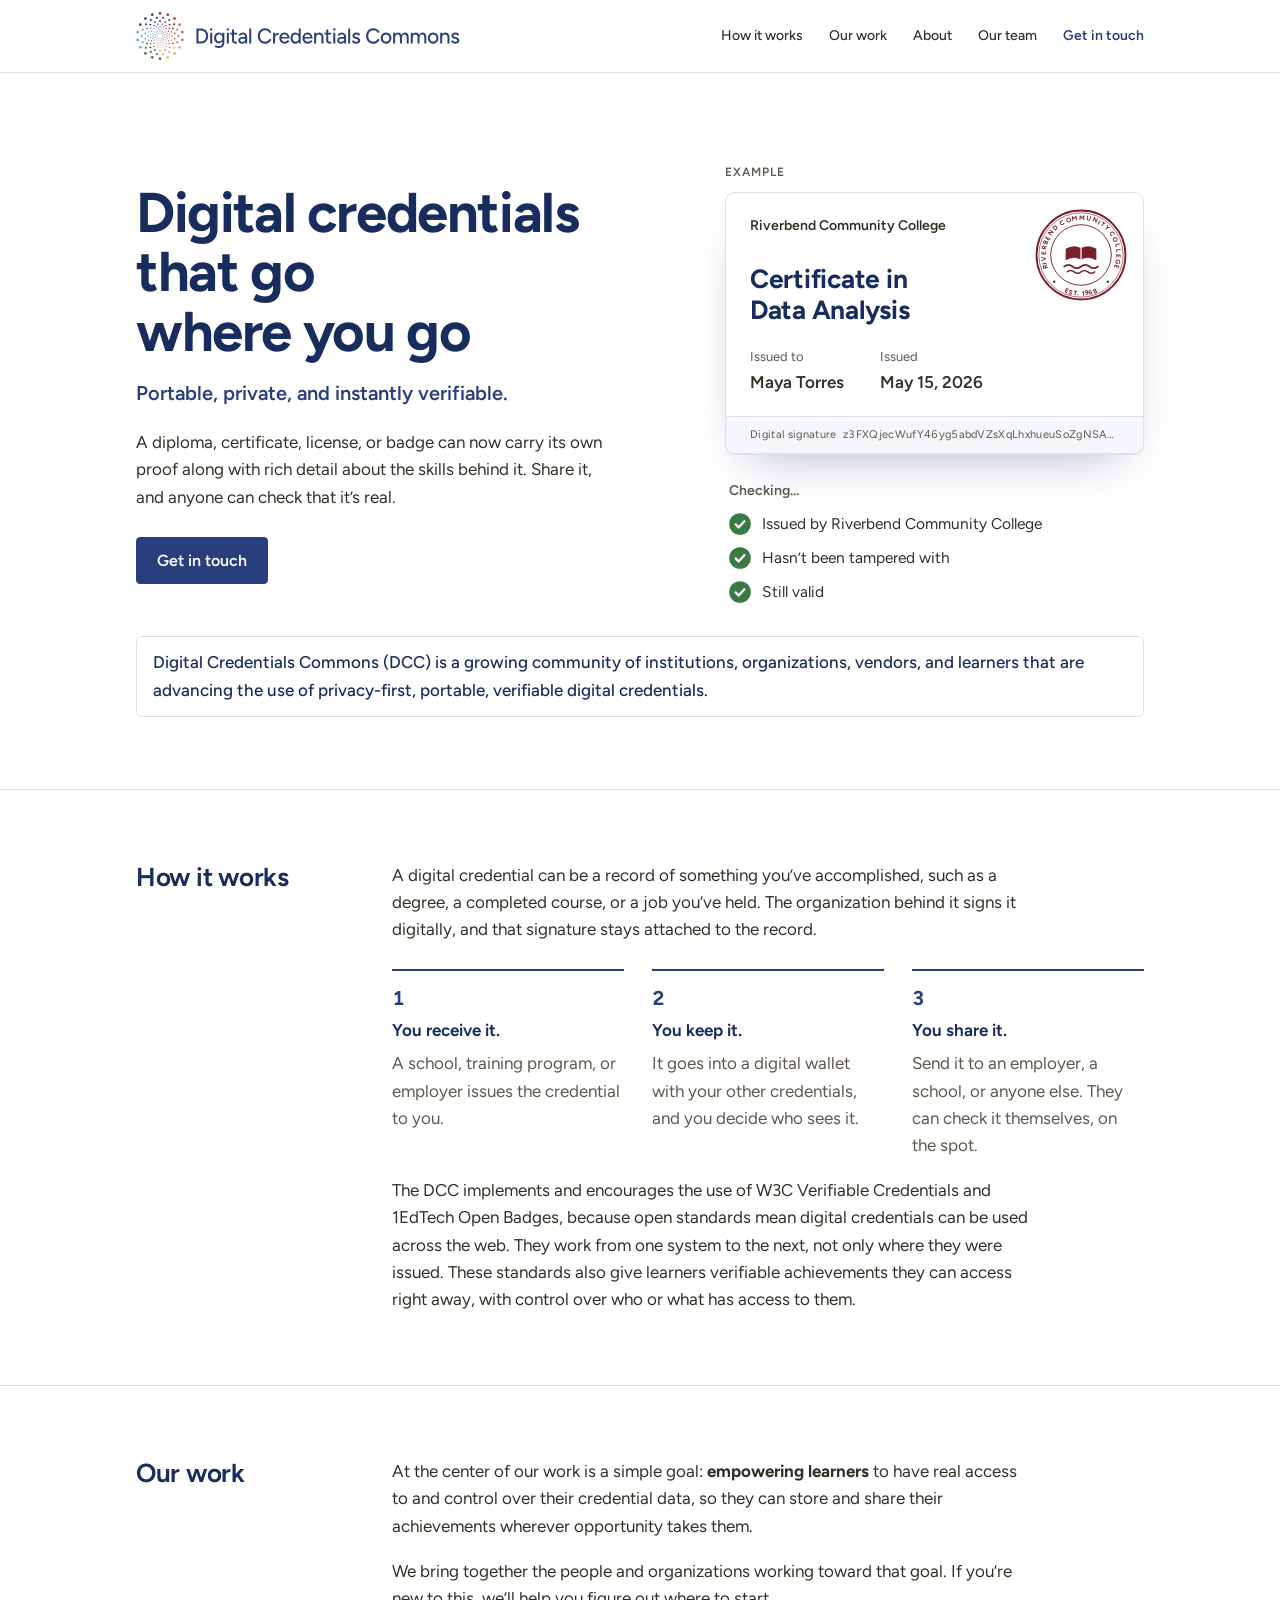
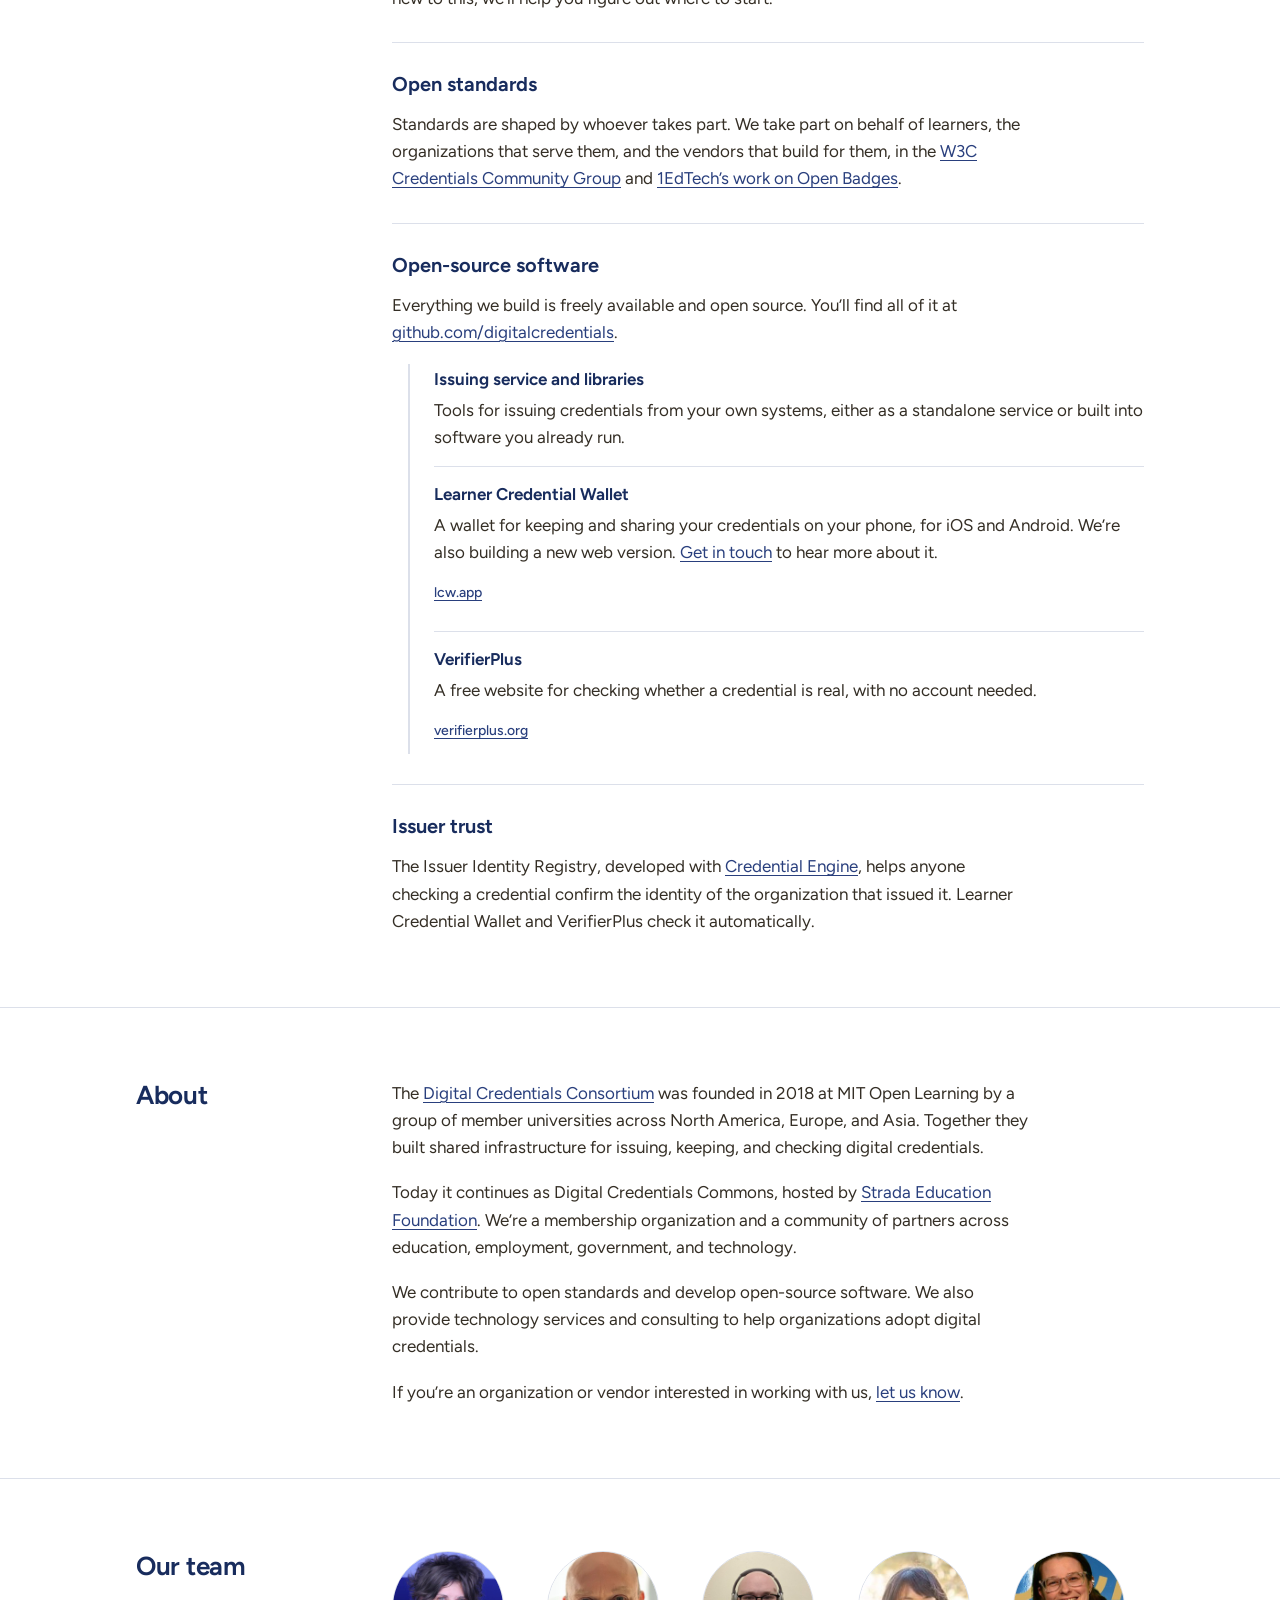
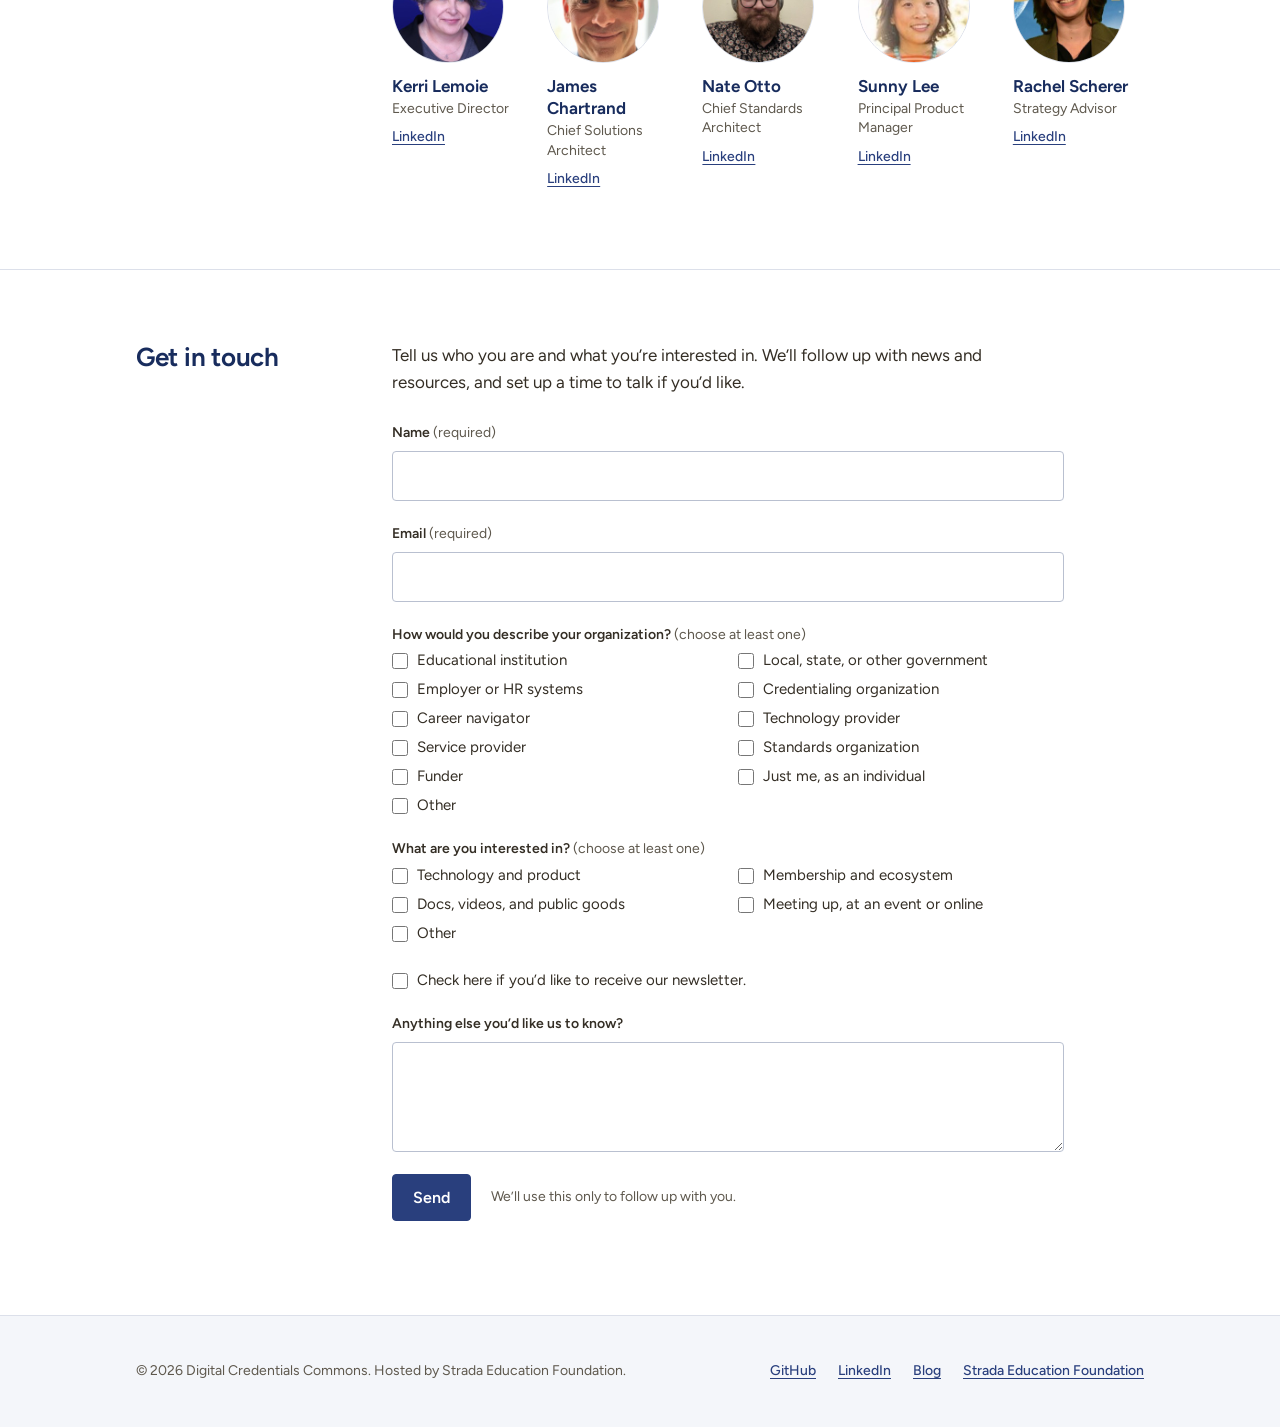
==== commit 11ebbf4c: "Add an "Our team" section Kerri Lemoie, James Chartrand, Nate Otto, Sunny Lee and Rachel Scherer, ea" ====
--- a/index.html
+++ b/index.html
@@ -38,6 +38,7 @@
       <a href="#how">How it works</a>
       <a href="#work">Our work</a>
       <a href="#about">About</a>
+      <a href="#team">Our team</a>
       <a class="nav-contact" href="#contact">Get in touch</a>
       <button type="button" class="menu-btn" id="menuBtn" aria-expanded="false" aria-controls="mobileMenu">Menu</button>
     </nav>
@@ -47,6 +48,7 @@
       <li><a href="#how">How it works</a></li>
       <li><a href="#work">Our work</a></li>
       <li><a href="#about">About</a></li>
+      <li><a href="#team">Our team</a></li>
     </ul>
   </nav>
 </header>
@@ -202,6 +204,57 @@
     </div>
   </div>
 </section>
+<section id="team">
+  <div class="wrap">
+    <div class="sec">
+      <div class="sec-head"><h2>Our team</h2></div>
+      <div class="sec-body">
+        <ul class="team">
+          <li class="person">
+            <img class="person-photo" src="assets/img/team/kerri.jpg" alt="" width="112" height="112" loading="lazy">
+            <div class="person-text">
+              <span class="person-name">Kerri Lemoie</span>
+              <span class="person-role">Executive Director</span>
+              <a class="person-link" href="https://www.linkedin.com/in/kerrilemoie/" target="_blank" rel="noopener" aria-label="Kerri Lemoie on LinkedIn">LinkedIn</a>
+            </div>
+          </li>
+          <li class="person">
+            <img class="person-photo" src="assets/img/team/james.jpg" alt="" width="112" height="112" loading="lazy">
+            <div class="person-text">
+              <span class="person-name">James Chartrand</span>
+              <span class="person-role">Chief Solutions Architect</span>
+              <a class="person-link" href="https://www.linkedin.com/in/james-chartrand-4544b717/" target="_blank" rel="noopener" aria-label="James Chartrand on LinkedIn">LinkedIn</a>
+            </div>
+          </li>
+          <li class="person">
+            <img class="person-photo" src="assets/img/team/nate.jpg" alt="" width="112" height="112" loading="lazy">
+            <div class="person-text">
+              <span class="person-name">Nate Otto</span>
+              <span class="person-role">Chief Standards Architect</span>
+              <a class="person-link" href="https://www.linkedin.com/in/nateotto/" target="_blank" rel="noopener" aria-label="Nate Otto on LinkedIn">LinkedIn</a>
+            </div>
+          </li>
+          <li class="person">
+            <img class="person-photo" src="assets/img/team/sunny.jpg" alt="" width="112" height="112" loading="lazy">
+            <div class="person-text">
+              <span class="person-name">Sunny Lee</span>
+              <span class="person-role">Principal Product Manager</span>
+              <a class="person-link" href="https://www.linkedin.com/in/threeqube/" target="_blank" rel="noopener" aria-label="Sunny Lee on LinkedIn">LinkedIn</a>
+            </div>
+          </li>
+          <li class="person">
+            <img class="person-photo" src="assets/img/team/rachel.jpg" alt="" width="112" height="112" loading="lazy">
+            <div class="person-text">
+              <span class="person-name">Rachel Scherer</span>
+              <span class="person-role">Strategy Advisor</span>
+              <a class="person-link" href="https://www.linkedin.com/in/rachelpscherer/" target="_blank" rel="noopener" aria-label="Rachel Scherer on LinkedIn">LinkedIn</a>
+            </div>
+          </li>
+        </ul>
+      </div>
+    </div>
+  </div>
+</section>
 <section id="contact">
   <div class="wrap">
     <div class="sec">
--- a/assets/css/site.css
+++ b/assets/css/site.css
@@ -60,8 +60,8 @@
 }
 .menu-btn:hover{color:var(--indigo);text-decoration:underline}
 .mobile-menu{display:none}
-@media (max-width:760px){
-  .logo img{height:50px}
+/* the "Menu" button takes over before the five section links would wrap */
+@media (max-width:960px){
   .site-nav{gap:6px 22px}
   .site-nav a:not(.nav-contact){display:none}
   .menu-btn{display:inline-block}
@@ -75,6 +75,9 @@
   .mobile-menu a{display:block;padding-block:14px;border-top:1px solid var(--rule);color:var(--ink);font-weight:500;text-decoration:none}
   .mobile-menu li:first-child a{border-top:0}
   .mobile-menu a:hover{color:var(--indigo)}
+}
+@media (max-width:760px){
+  .logo img{height:50px}
   /* the header already has "Get in touch", so the hero goes straight from the intro to the example */
   .hero-contact{display:none}
   #page[data-sample="off"] .actions{display:none}
@@ -245,6 +248,22 @@
 .field-error{margin:2px 0 0;font-size:var(--step--1);font-weight:500;color:#9B2C2C}
 .btn:disabled{opacity:.7;cursor:progress}
 
+/* our team: photo, name, role and LinkedIn; five across on wider screens, three on mid-size, a list on phones */
+.team{list-style:none;margin:0;padding:0;display:grid;grid-template-columns:repeat(5,minmax(0,1fr));gap:28px 24px}
+.person{display:flex;flex-direction:column;gap:12px;min-width:0}
+.person-photo{display:block;width:100%;max-width:112px;height:auto;aspect-ratio:1;border-radius:50%;object-fit:cover;background:var(--wash);border:1px solid var(--rule)}
+.person-text{display:flex;flex-direction:column;gap:2px;min-width:0}
+.person-name{font-weight:650;color:var(--indigo-deep);line-height:1.3}
+.person-role{font-size:var(--step--1);color:var(--ink-2);line-height:1.4}
+.person-link{align-self:flex-start;font-size:var(--step--1);font-weight:500;padding-block:6px}
+@media (max-width:680px){.team{grid-template-columns:repeat(3,minmax(0,1fr))}}
+@media (max-width:520px){
+  .team{grid-template-columns:minmax(0,1fr);gap:0}
+  .person{flex-direction:row;align-items:center;gap:16px;padding-block:14px;border-top:1px solid var(--rule)}
+  .person:first-child{border-top:0;padding-top:0}
+  .person-photo{width:72px;flex:none}
+}
+
 /* footer */
 .site-footer{border-top:1px solid var(--rule);background:var(--wash)}
 .site-footer .wrap{padding-block:32px;display:flex;flex-wrap:wrap;gap:12px 28px;justify-content:space-between;align-items:center;font-size:var(--step--1);color:var(--ink-2)}
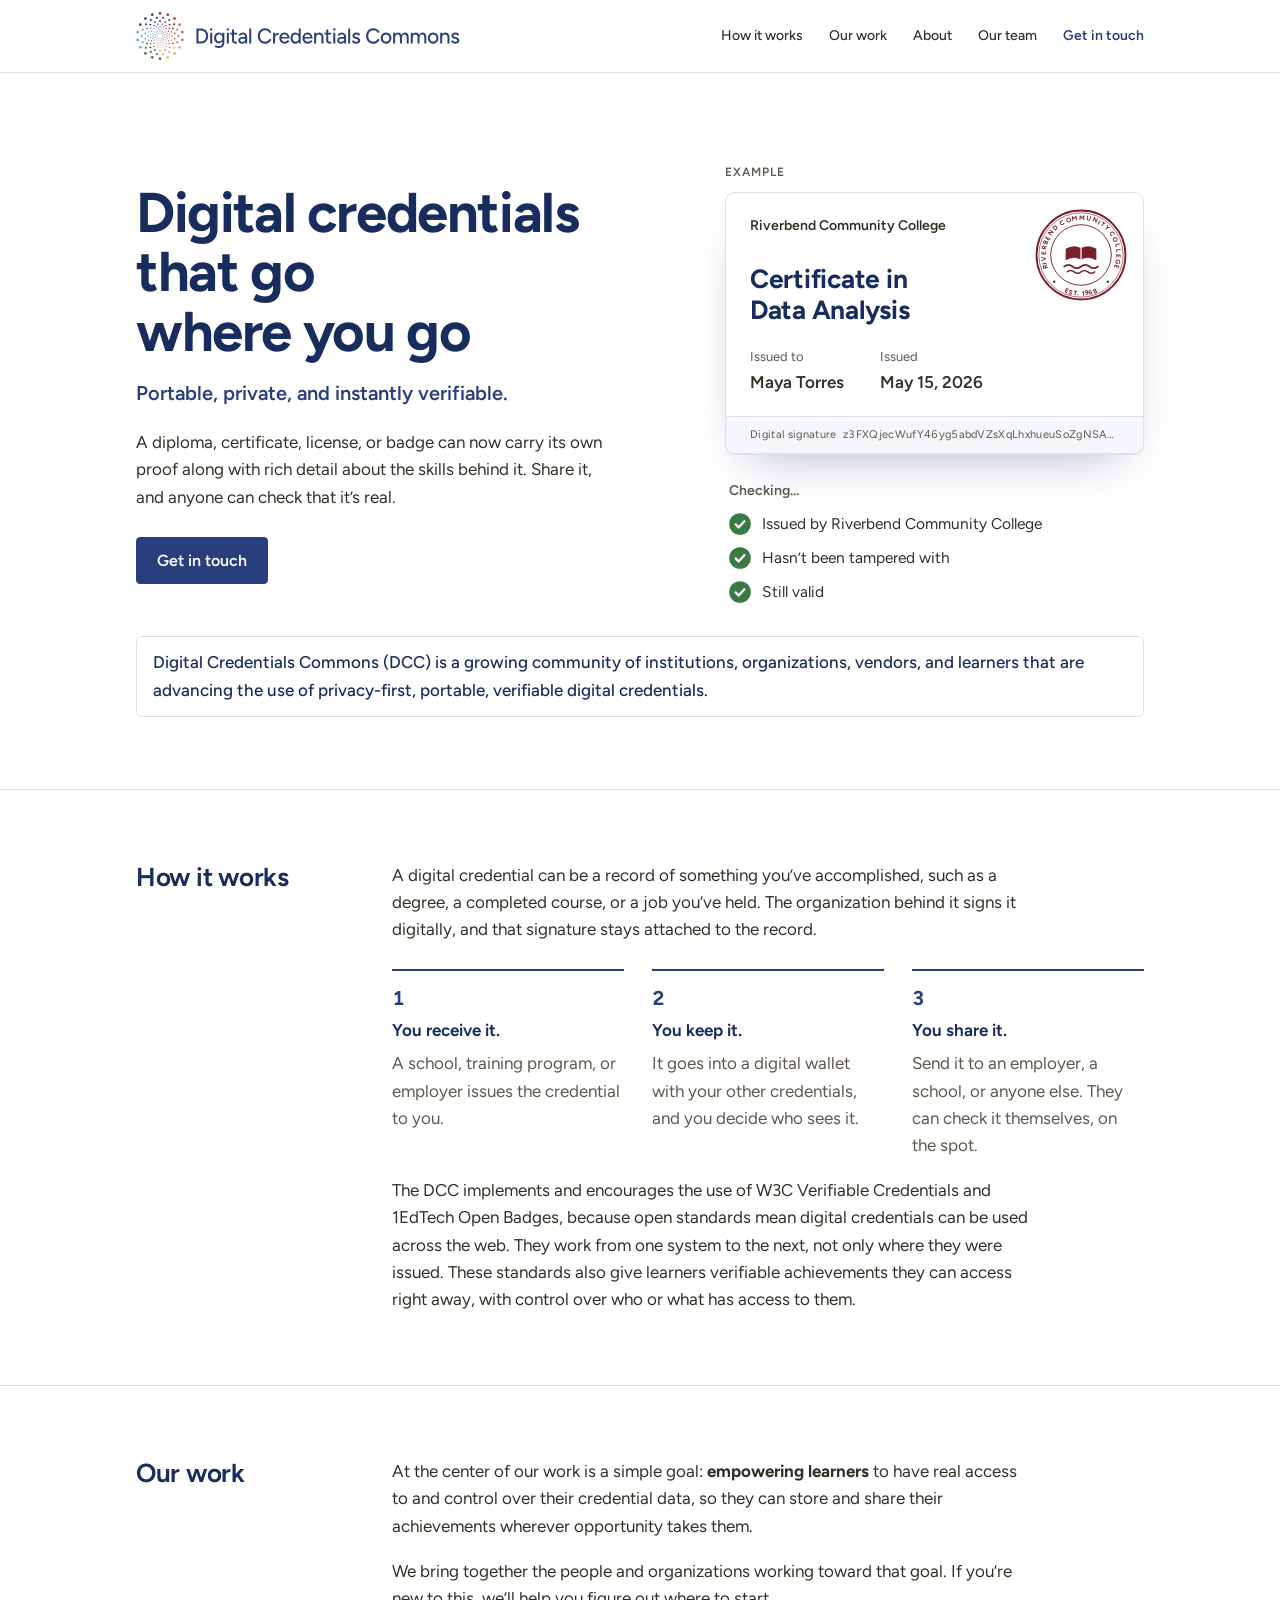
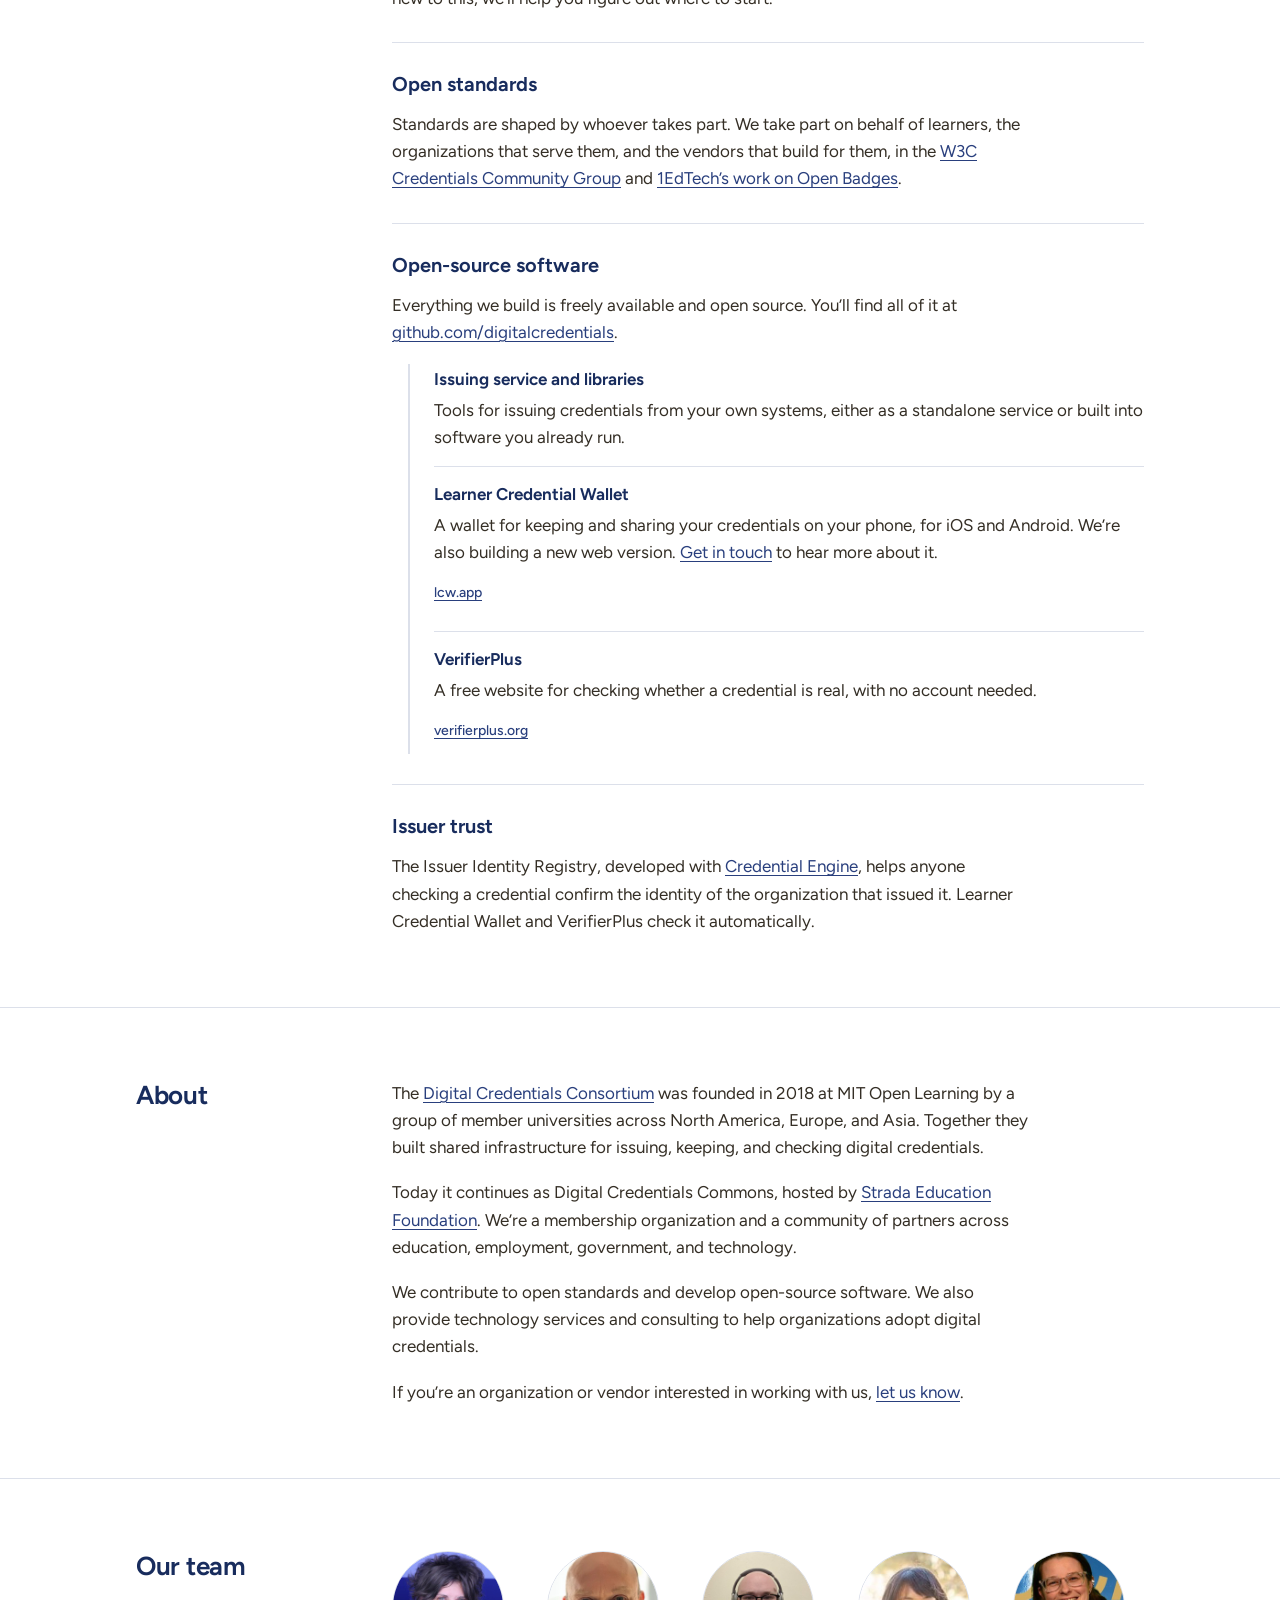
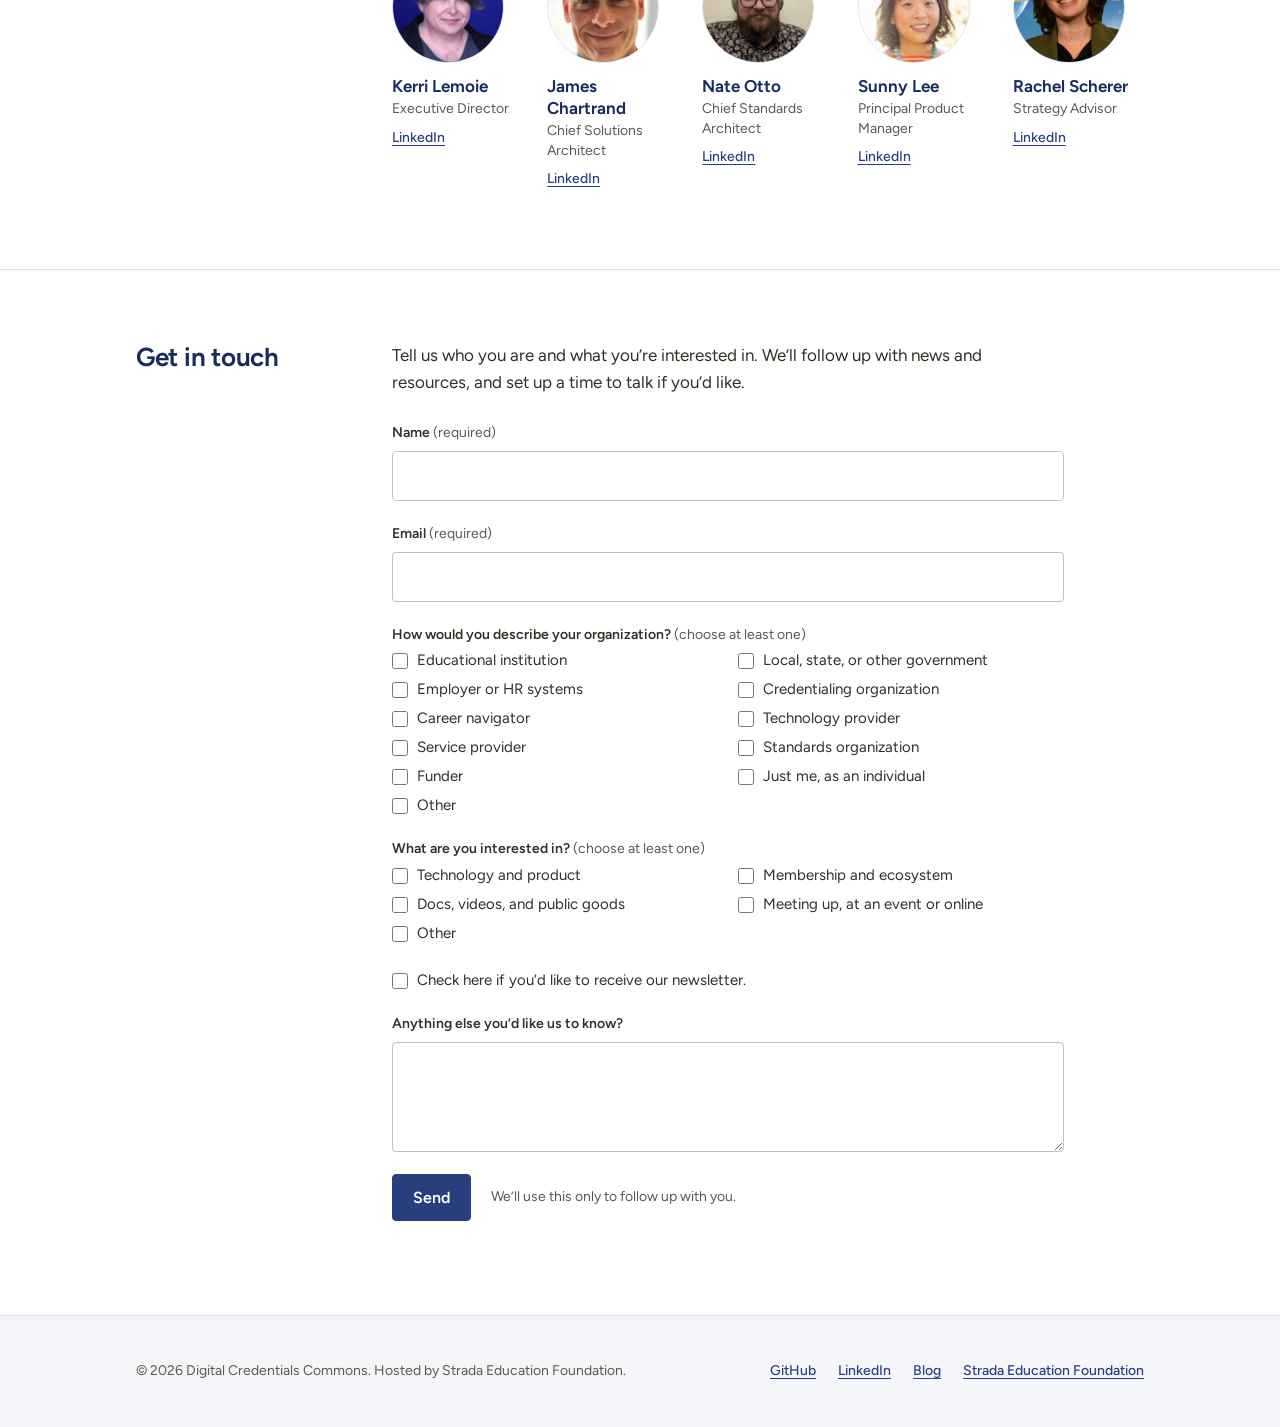
==== commit cdceb125: "Fix code review findings: phone header, menu, form errors, team grid - Phone header: the logo shrink" ====
--- a/index.html
+++ b/index.html
@@ -43,7 +43,7 @@
       <button type="button" class="menu-btn" id="menuBtn" aria-expanded="false" aria-controls="mobileMenu">Menu</button>
     </nav>
   </div>
-  <nav class="mobile-menu" id="mobileMenu" aria-label="Sections" hidden>
+  <nav class="mobile-menu" id="mobileMenu" aria-label="Sections menu" hidden>
     <ul>
       <li><a href="#how">How it works</a></li>
       <li><a href="#work">Our work</a></li>
@@ -300,7 +300,7 @@
           </fieldset>
           <div class="field">
             <div class="checks single">
-              <label><input type="checkbox" id="f-newsletter" name="newsletter" value="Yes, send me the newsletter"> Check here if you&rsquo;d like to receive our newsletter.</label>
+              <label><input type="checkbox" id="f-newsletter" name="newsletter" value="Yes, send me the newsletter."> Check here if you&rsquo;d like to receive our newsletter.</label>
             </div>
           </div>
           <div class="field">
--- a/assets/css/site.css
+++ b/assets/css/site.css
@@ -44,7 +44,7 @@
 #page[data-sample="off"] [data-feature="sample"]{display:none!important}
 
 /* header: sticky and solid; one-line logo on wider screens, the two-line lockup on phones */
-.site-header{position:sticky;top:env(safe-area-inset-top,0px);z-index:10;background:var(--paper);border-bottom:1px solid var(--rule)}
+.site-header{position:sticky;top:0;z-index:10;background:var(--paper);border-bottom:1px solid var(--rule)}
 .site-header .wrap{display:flex;align-items:center;justify-content:space-between;gap:16px 32px;min-height:var(--header-h)}
 .logo{display:block;line-height:0}
 .logo img{width:auto;height:48px;display:block}
@@ -77,9 +77,13 @@
   .mobile-menu a:hover{color:var(--indigo)}
 }
 @media (max-width:760px){
-  .logo img{height:50px}
+  /* the logo gives way first, so "Get in touch" and "Menu" stay on one line down to 320px */
+  .site-header .wrap{flex-wrap:nowrap;gap:12px}
+  .logo{flex:0 1 auto;min-width:0}
+  .logo img{height:auto;width:100%;max-width:178px}
+  .site-nav{flex:none;flex-wrap:nowrap;gap:6px 18px}
   /* the header already has "Get in touch", so the hero goes straight from the intro to the example */
-  .hero-contact{display:none}
+  .hero .hero-contact{display:none}
   #page[data-sample="off"] .actions{display:none}
 }
 
@@ -256,7 +260,8 @@
 .person-name{font-weight:650;color:var(--indigo-deep);line-height:1.3}
 .person-role{font-size:var(--step--1);color:var(--ink-2);line-height:1.4}
 .person-link{align-self:flex-start;font-size:var(--step--1);font-weight:500;padding-block:6px}
-@media (max-width:680px){.team{grid-template-columns:repeat(3,minmax(0,1fr))}}
+#team .sec-body{container-type:inline-size}
+@container (max-width:640px){.team{grid-template-columns:repeat(3,minmax(0,1fr))}}
 @media (max-width:520px){
   .team{grid-template-columns:minmax(0,1fr);gap:0}
   .person{flex-direction:row;align-items:center;gap:16px;padding-block:14px;border-top:1px solid var(--rule)}
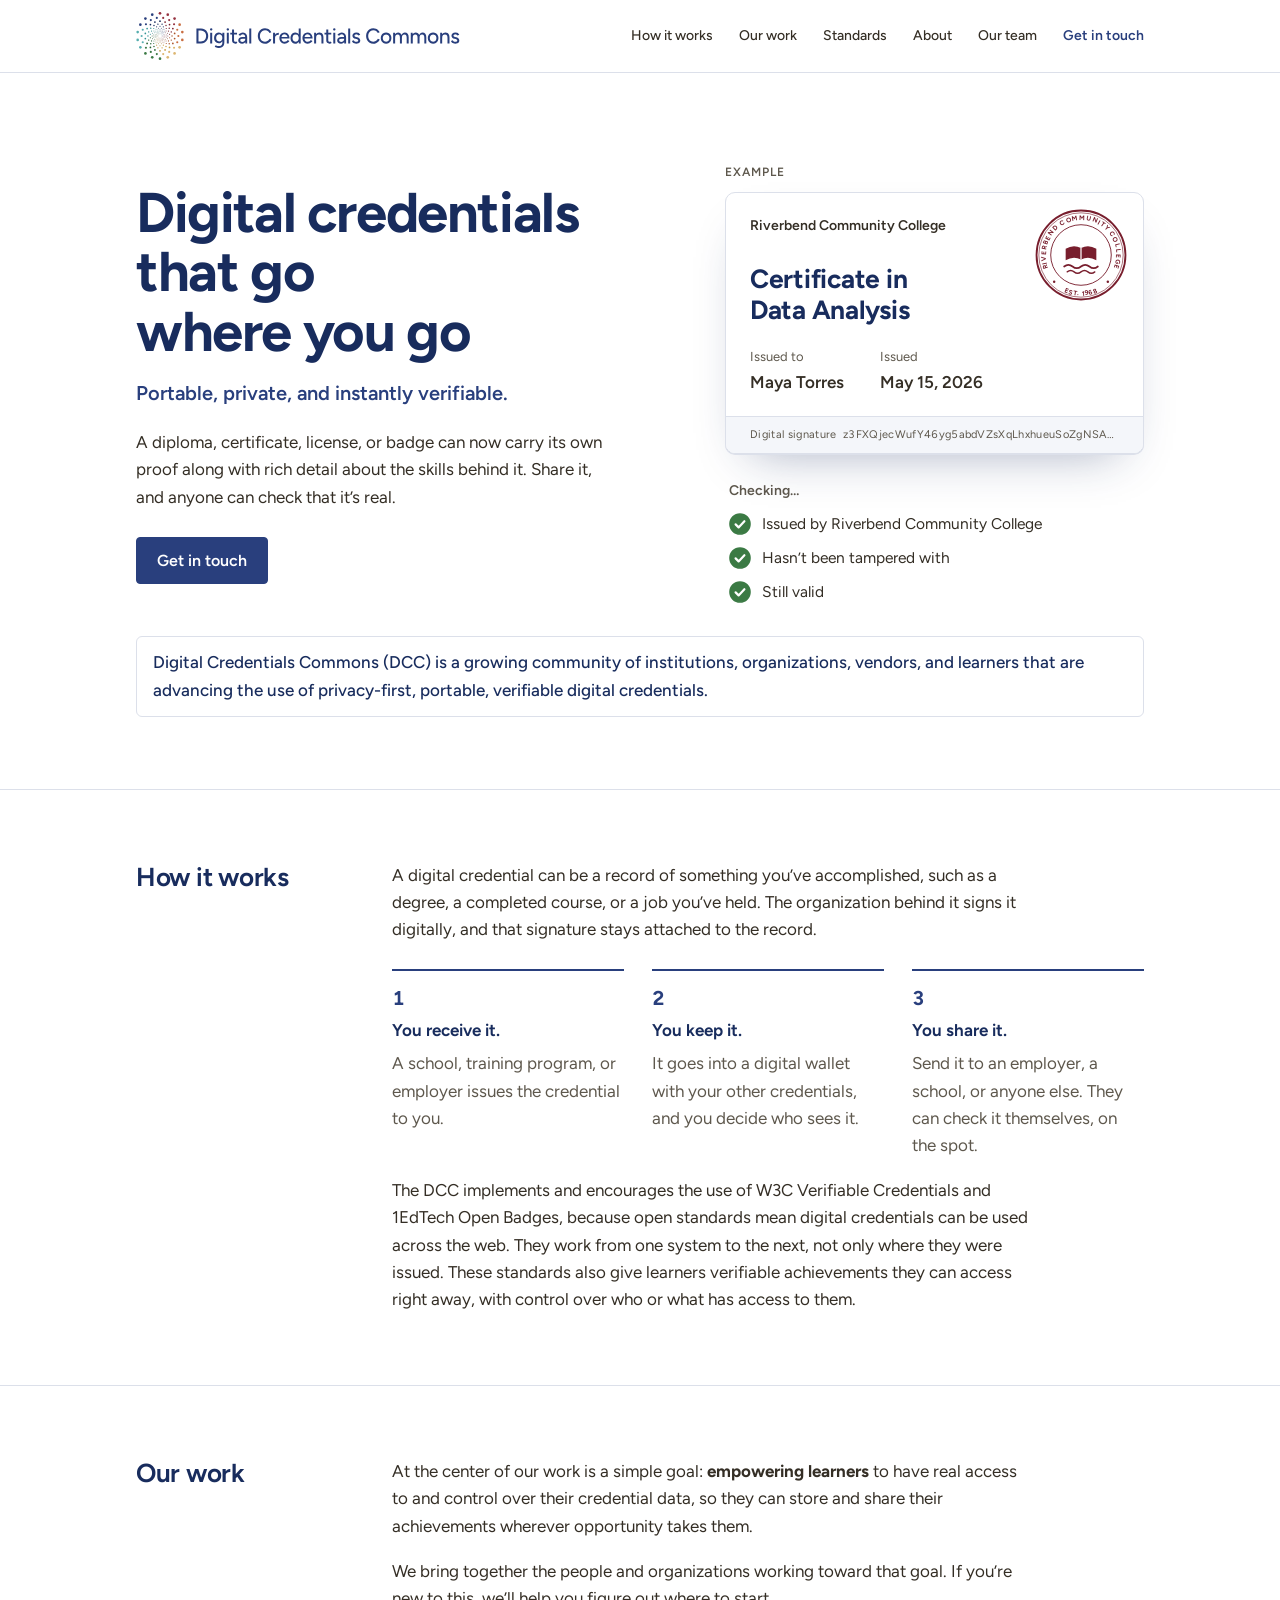
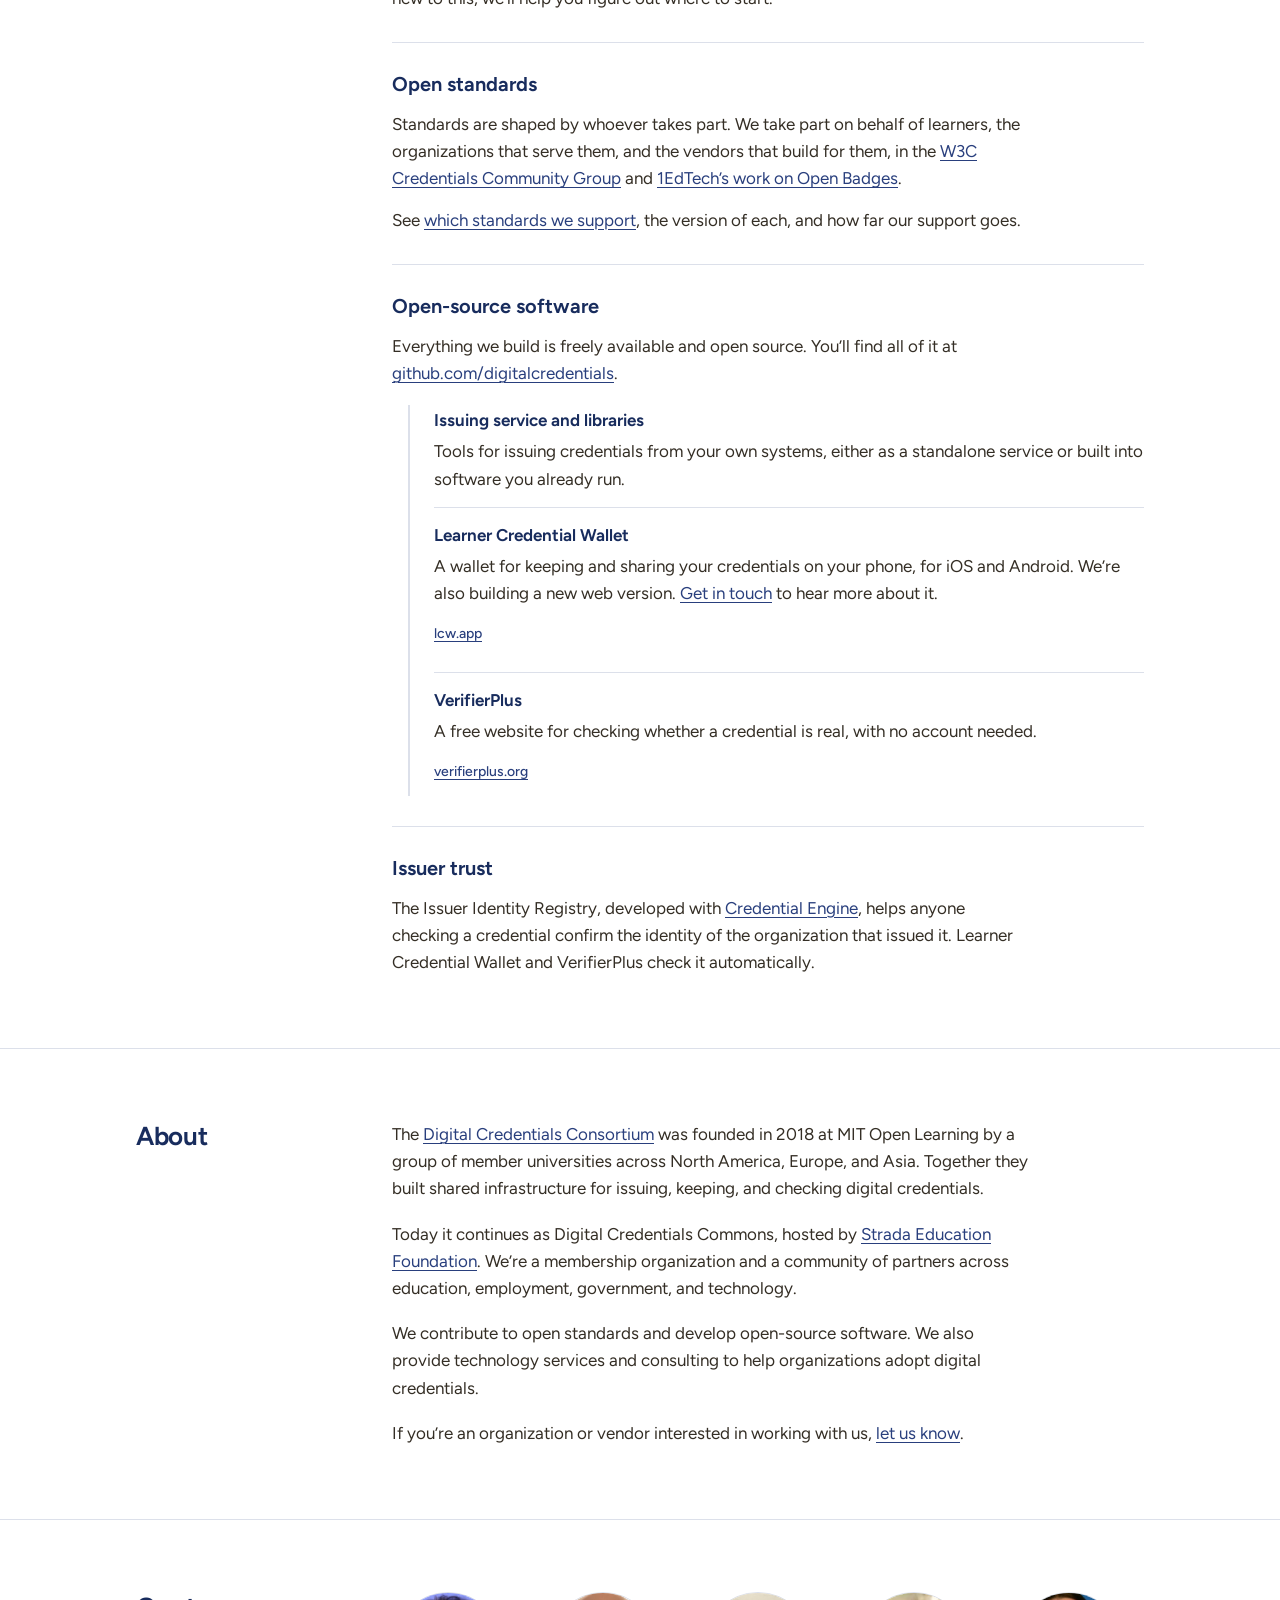
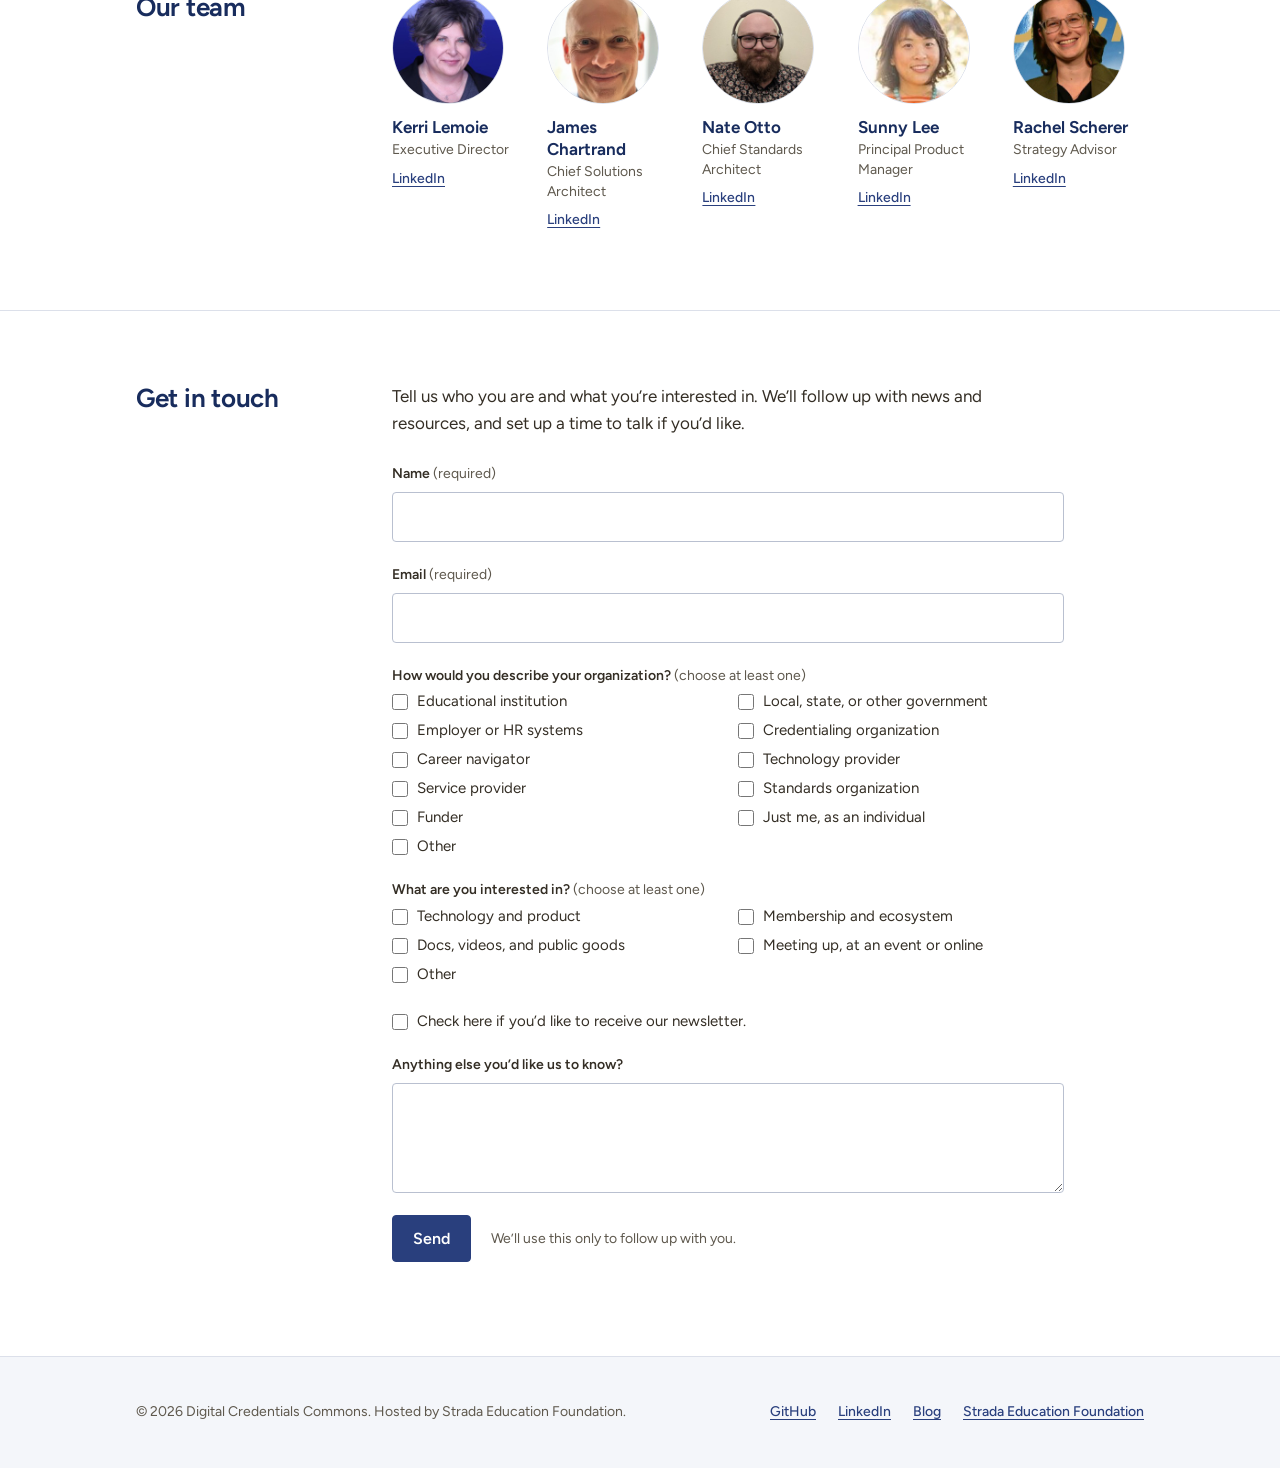
==== commit 7b7aa05a: "Give the standards page main's phone menu and "Our team" link main added a "Menu" button for phones " ====
--- a/index.html
+++ b/index.html
@@ -37,6 +37,7 @@
     <nav class="site-nav" aria-label="Sections">
       <a href="#how">How it works</a>
       <a href="#work">Our work</a>
+      <a href="/standards">Standards</a>
       <a href="#about">About</a>
       <a href="#team">Our team</a>
       <a class="nav-contact" href="#contact">Get in touch</a>
@@ -47,6 +48,7 @@
     <ul>
       <li><a href="#how">How it works</a></li>
       <li><a href="#work">Our work</a></li>
+      <li><a href="/standards">Standards</a></li>
       <li><a href="#about">About</a></li>
       <li><a href="#team">Our team</a></li>
     </ul>
@@ -159,6 +161,7 @@
         <div class="part">
           <h3>Open standards</h3>
           <p>Standards are shaped by whoever takes part. We take part on behalf of learners, the organizations that serve them, and the vendors that build for them, in the <a href="https://www.w3.org/community/credentials/" target="_blank" rel="noopener">W3C Credentials Community Group</a> and <a href="https://www.1edtech.org/standards/open-badges" target="_blank" rel="noopener">1EdTech&rsquo;s work on Open Badges</a>.</p>
+          <p>See <a href="/standards">which standards we support</a>, the version of each, and how far our support goes.</p>
         </div>
 
         <div class="part">
@@ -338,6 +341,7 @@
 
 </div>
 
+<script src="assets/js/menu.js"></script>
 <script src="assets/js/site.js"></script>
 </body>
 </html>
--- a/assets/css/site.css
+++ b/assets/css/site.css
@@ -269,6 +269,58 @@
   .person-photo{width:72px;flex:none}
 }
 
+/* standards page: a title band, the status legend, the standards table and the problem types */
+.site-nav a[aria-current="page"],.mobile-menu a[aria-current="page"]{color:var(--indigo)}
+.page-head{padding-block:clamp(44px,7vw,80px) clamp(36px,5vw,56px)}
+.page-head .wrap{display:flex;flex-direction:column;gap:18px}
+.page-head h1{font-size:var(--step-3);line-height:1.06;letter-spacing:-.025em;font-weight:700}
+.page-head .lead{max-width:var(--measure)}
+.status-legend{margin:0;display:flex;flex-direction:column}
+.status-legend div{display:grid;grid-template-columns:8.5rem minmax(0,1fr);gap:6px 20px;padding-block:14px;border-top:1px solid var(--rule)}
+.status-legend div:first-child{border-top:0;padding-top:0}
+.status-legend dd{margin:0;max-width:var(--measure)}
+@media (max-width:520px){.status-legend div{grid-template-columns:minmax(0,1fr)}}
+/* the word carries the status; color only supports it. Every pair is at least 4.5:1 */
+.pill{display:inline-block;padding:2px 10px;border-radius:999px;border:1px solid transparent;font-size:var(--step--1);font-weight:600;line-height:1.5;white-space:nowrap}
+.pill-implemented{background:var(--green);color:#FFFFFF}
+.pill-developing{background:var(--indigo);color:#FFFFFF}
+.pill-emerging{border-color:var(--ink-2);color:var(--ink-2)}
+.pill-deprecated{background:var(--wash);color:var(--ink-2)}
+table.standards{width:100%;border-collapse:collapse;font-size:.9375rem;line-height:1.45}
+.standards th,.standards td{text-align:left;vertical-align:top;padding:12px 14px 12px 0;border-top:1px solid var(--rule)}
+.standards thead th{font-size:var(--step--1);font-weight:600;color:var(--ink-2);border-top:0;padding-top:0}
+.standards tr.group th{padding-top:30px;font-size:.75rem;font-weight:600;letter-spacing:.08em;text-transform:uppercase;color:var(--indigo-deep);border-top:0}
+.standards td:nth-child(2){white-space:nowrap}
+.publisher{display:block;font-size:var(--step--1);color:var(--ink-2)}
+/* a row's own link; hidden until hover or focus where there is hover, always shown on touch */
+.permalink{margin-left:.15em;color:var(--ink-2);font-weight:400;text-decoration:none;opacity:0}
+.standards tr:hover .permalink,.standards tr:target .permalink,.permalink:focus-visible{opacity:1}
+.permalink:hover{color:var(--indigo)}
+@media (hover:none){.permalink{opacity:1}}
+.standards td::before{display:none}
+@media (max-width:760px){
+  .standards thead{display:none}
+  .standards,.standards tbody,.standards tr,.standards th,.standards td{display:block}
+  .standards tr{padding-block:12px;border-top:1px solid var(--rule)}
+  .standards tr.group{border-top:0;padding-bottom:0}
+  .standards th,.standards td{border-top:0;padding:3px 0}
+  /* each cell's label hangs to its left, so a wrapped note keeps its indent */
+  .standards td{position:relative;padding-left:4.5rem}
+  .standards td::before{display:block;position:absolute;left:0;top:4px;content:attr(data-label);font-size:var(--step--1);color:var(--ink-2)}
+  .standards td[data-label="Standard"]{font-weight:600;padding-left:0}
+  .standards td[data-label="Standard"]::before,.standards td:empty{display:none}
+  .standards .publisher{font-weight:400}
+}
+.problem-types{margin:0;display:flex;flex-direction:column}
+.problem-types div{padding-block:14px;border-top:1px solid var(--rule)}
+.problem-types dt{display:flex;flex-wrap:wrap;gap:2px 12px;align-items:baseline;font-weight:600}
+.problem-types code{font-size:.9375rem;color:var(--indigo-deep);overflow-wrap:anywhere}
+.problem-types dd{margin:4px 0 0;max-width:var(--measure)}
+.problem-group{margin-top:22px;max-width:var(--measure)}
+/* the entry a link pointed at */
+.standards tr:target,.problem-types div:target{background:var(--wash)}
+.problem-types div:target{padding-inline:12px;margin-inline:-12px}
+
 /* footer */
 .site-footer{border-top:1px solid var(--rule);background:var(--wash)}
 .site-footer .wrap{padding-block:32px;display:flex;flex-wrap:wrap;gap:12px 28px;justify-content:space-between;align-items:center;font-size:var(--step--1);color:var(--ink-2)}
